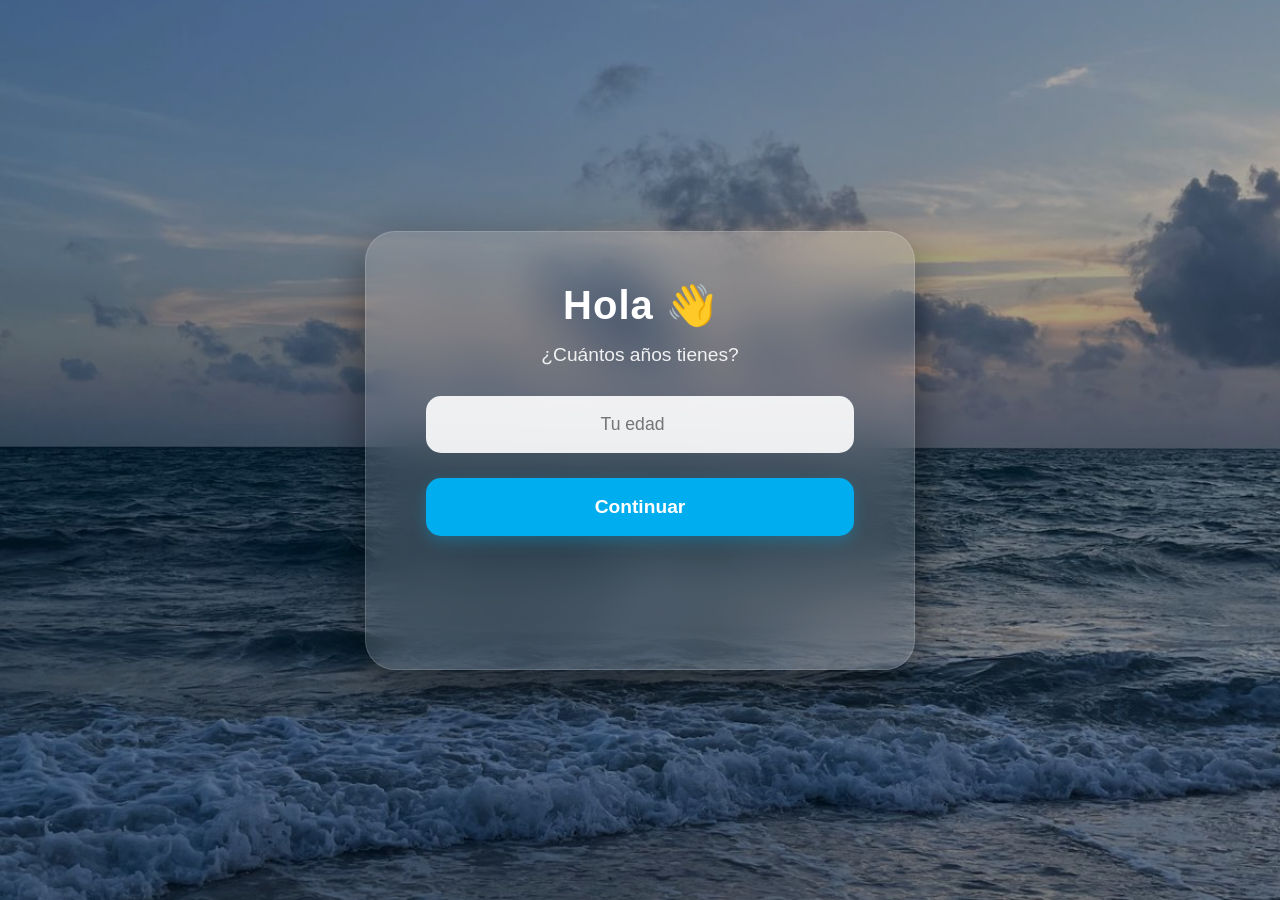
==== index.html @ 09a0d864 "I." ====
<!DOCTYPE html>
<html lang="es">
<head>
  <meta charset="UTF-8">
  <meta name="viewport" content="width=device-width, initial-scale=1.0">
  <title>Bienestar Roche</title>

  <link rel="icon" href="assets/images/logo.png">

  <link href="assets/images/celeste.png" rel="stylesheet">

  <link rel="stylesheet" href="css/styles.css">
</head>
<body>

<div id="ageScreen" class="screen active">
  <div class="box">
    <h2>Hola 👋</h2>
    <p>¿Cuántos años tienes?</p>

    <input type="number" id="ageInput" placeholder="Tu edad">
    <button onclick="verificarEdad()">Continuar</button>

    <p id="ageMsg"></p>
  </div>
</div>

<div id="mainContent" class="screen">
  <div class="content-footer">
    <h1>Bienvenido a la plataforma 💙</h1>
  </div>
</div>

<script src="js/script.js"></script>

</body>
</html>
---- css/styles.css ----
/* RESET */
*{
  margin:0;
  padding:0;
  box-sizing:border-box;
  font-family: 'Poppins', sans-serif;
}

/* FONDO RELAJANTE */
body{
  min-height: 100vh;
  background:
    linear-gradient(rgba(0,0,0,0.35), rgba(0,0,0,0.35)),
    url("../assets/images/celeste.png");
  background-size: cover;
  background-position: center;
  background-attachment: fixed;
}

/* PANTALLAS */
.screen{
  display:none;
  min-height: 100vh;
  width: 100%;
  padding: 20px;
}

.screen.active{
  display:flex;
  align-items:center;
  justify-content:center;
}

/* ================= EDAD (MÁS GRANDE Y RECTANGULAR) ================= */
.box{
  background: rgba(255,255,255,0.12);
  backdrop-filter: blur(25px);
  -webkit-backdrop-filter: blur(25px);
  padding: 50px 60px; /* Más espacio a los lados para que sea rectangular */
  border-radius: 30px;
  text-align: center;
  color: white;
  box-shadow: 0 20px 50px rgba(0,0,0,0.5);
  border: 1px solid rgba(255,255,255,0.15);
  
  /* AJUSTE DE TAMAÑO */
  width: 95%; 
  max-width: 550px; /* Lo hice más ancho para que no se vea como un cuadrado pequeño */
  transition: all 0.4s ease;
}

.box h2 {
  font-size: 2.5rem; /* Título más grande */
  margin-bottom: 15px;
  font-weight: 600;
  letter-spacing: 1px;
}

.box p {
  font-size: 1.2rem;
  margin-bottom: 30px;
  opacity: 0.9;
}

.box input{
  width: 100%;
  padding: 18px;
  margin-bottom: 25px;
  border-radius: 15px;
  border: none;
  font-size: 1.1rem;
  outline: none;
  text-align: center;
  background: rgba(255, 255, 255, 0.9);
  color: #333;
}

.box button{
  width: 100%;
  padding: 18px;
  border: none;
  border-radius: 15px;
  background: #00AEEF;
  color: white;
  font-weight: 600;
  font-size: 1.2rem;
  cursor: pointer;
  transition: all 0.3s ease;
  box-shadow: 0 5px 15px rgba(0, 174, 239, 0.3);
}

.box button:hover{
  background: #0066CC;
  transform: scale(1.02); /* Efecto de crecimiento suave */
  box-shadow: 0 8px 20px rgba(0, 102, 204, 0.4);
}

#ageMsg {
  margin-top: 25px;
  font-size: 1.1rem;
  min-height: 28px;
}

/* ================= CONTENIDO FINAL ================= */
#mainContent{
  position: relative;
}

.content-footer{
  position: absolute;
  bottom: 0;
  left: 0;
  width: 100%;
  text-align: center;
  padding: 50px 20px;
  background: linear-gradient(to top, rgba(0,0,0,0.85), transparent);
}

.content-footer h1{
  color: white;
  font-size: clamp(1.8rem, 6vw, 3.5rem);
  text-shadow: 0 4px 20px rgba(0,0,0,0.7);
}

/* ADAPTACIÓN PARA CELULARES */
@media (max-width: 600px) {
  .box {
    padding: 35px 25px;
    max-width: 90%;
  }
  
  .box h2 {
    font-size: 1.8rem;
  }
  
  .box p {
    font-size: 1rem;
  }
}
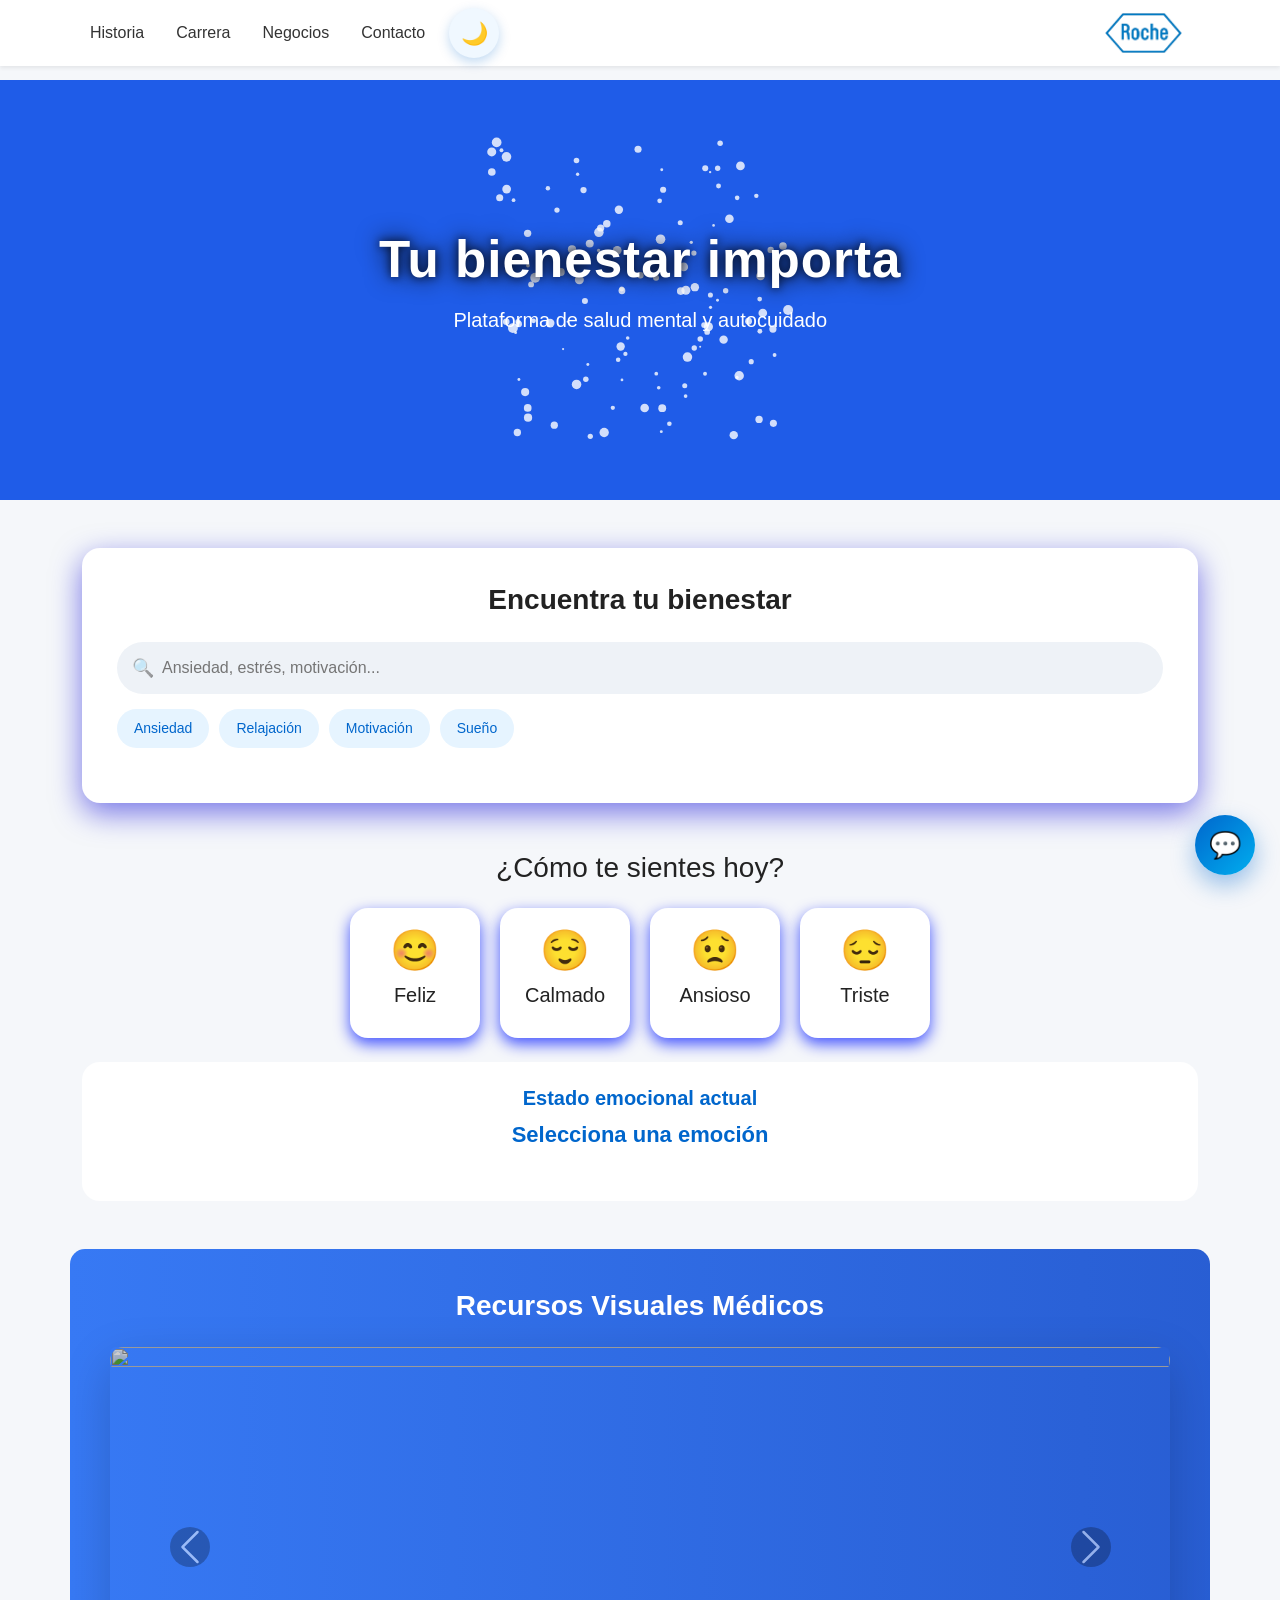
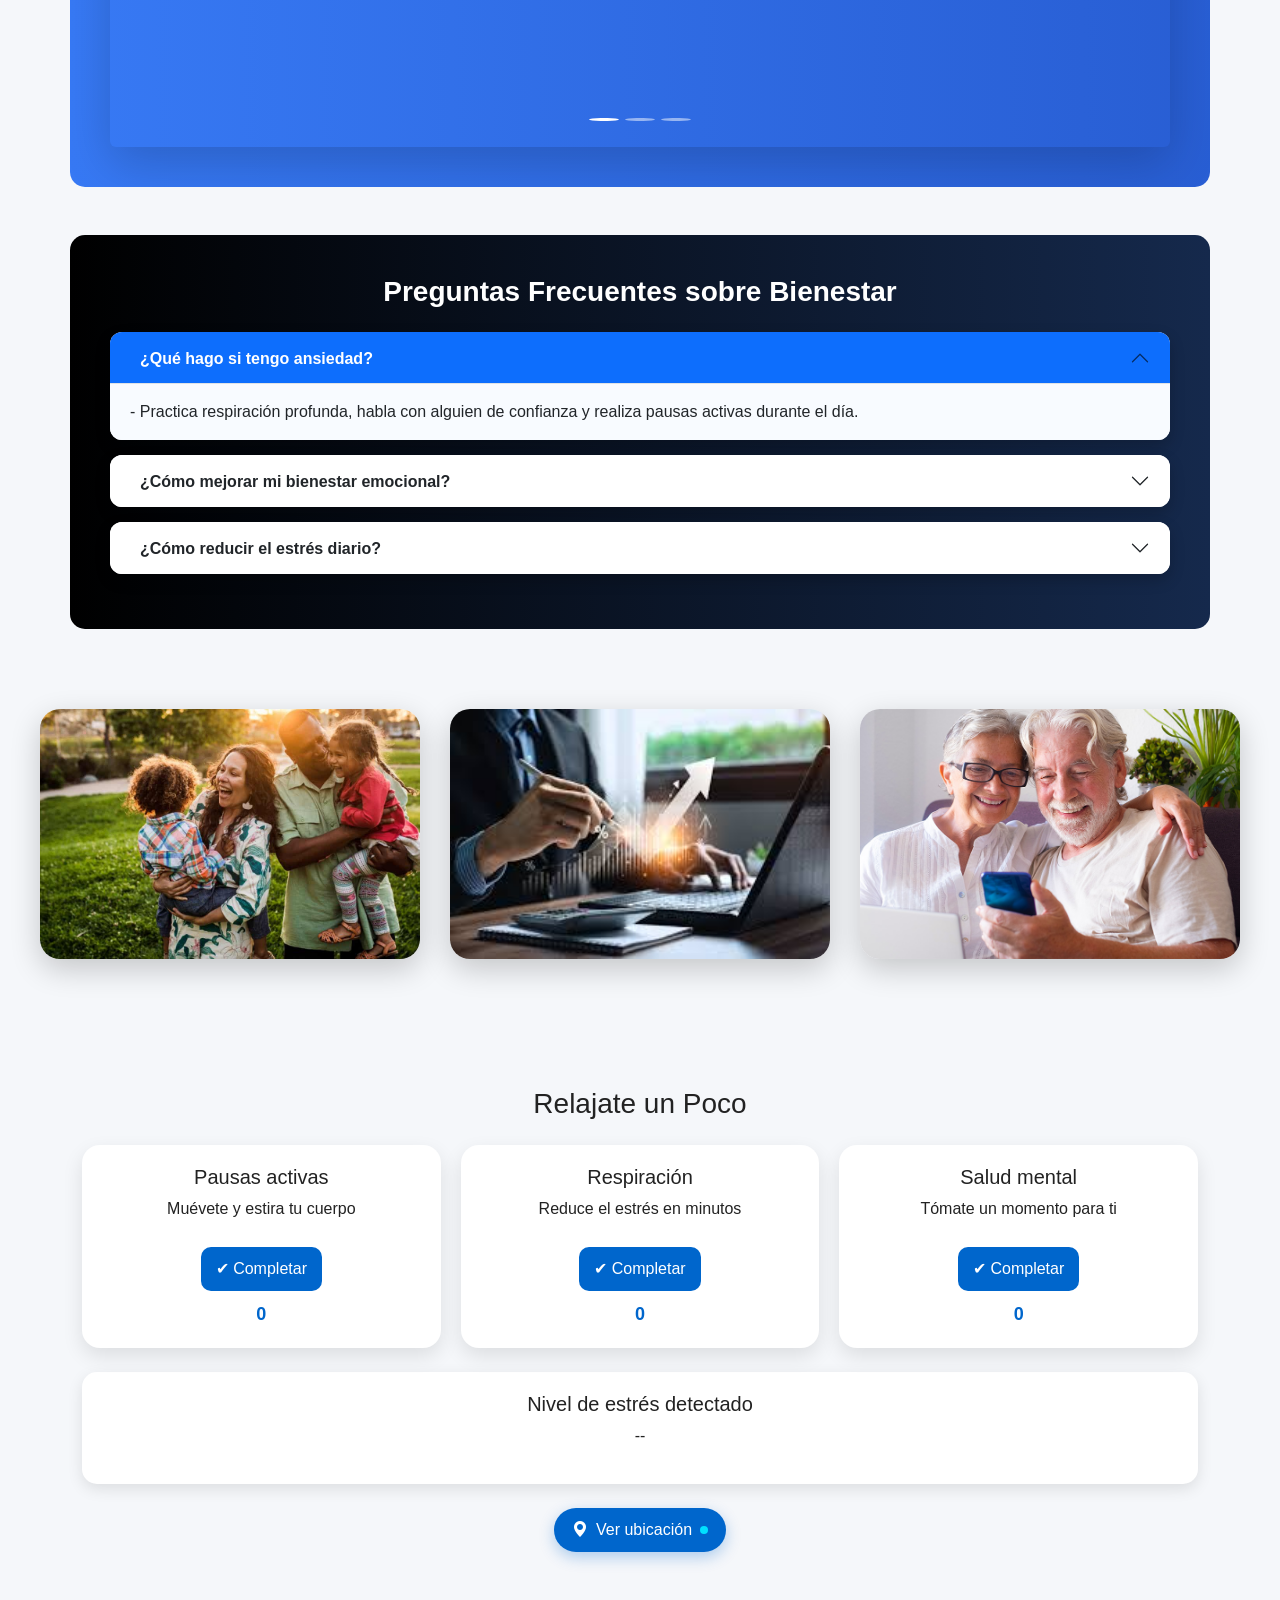
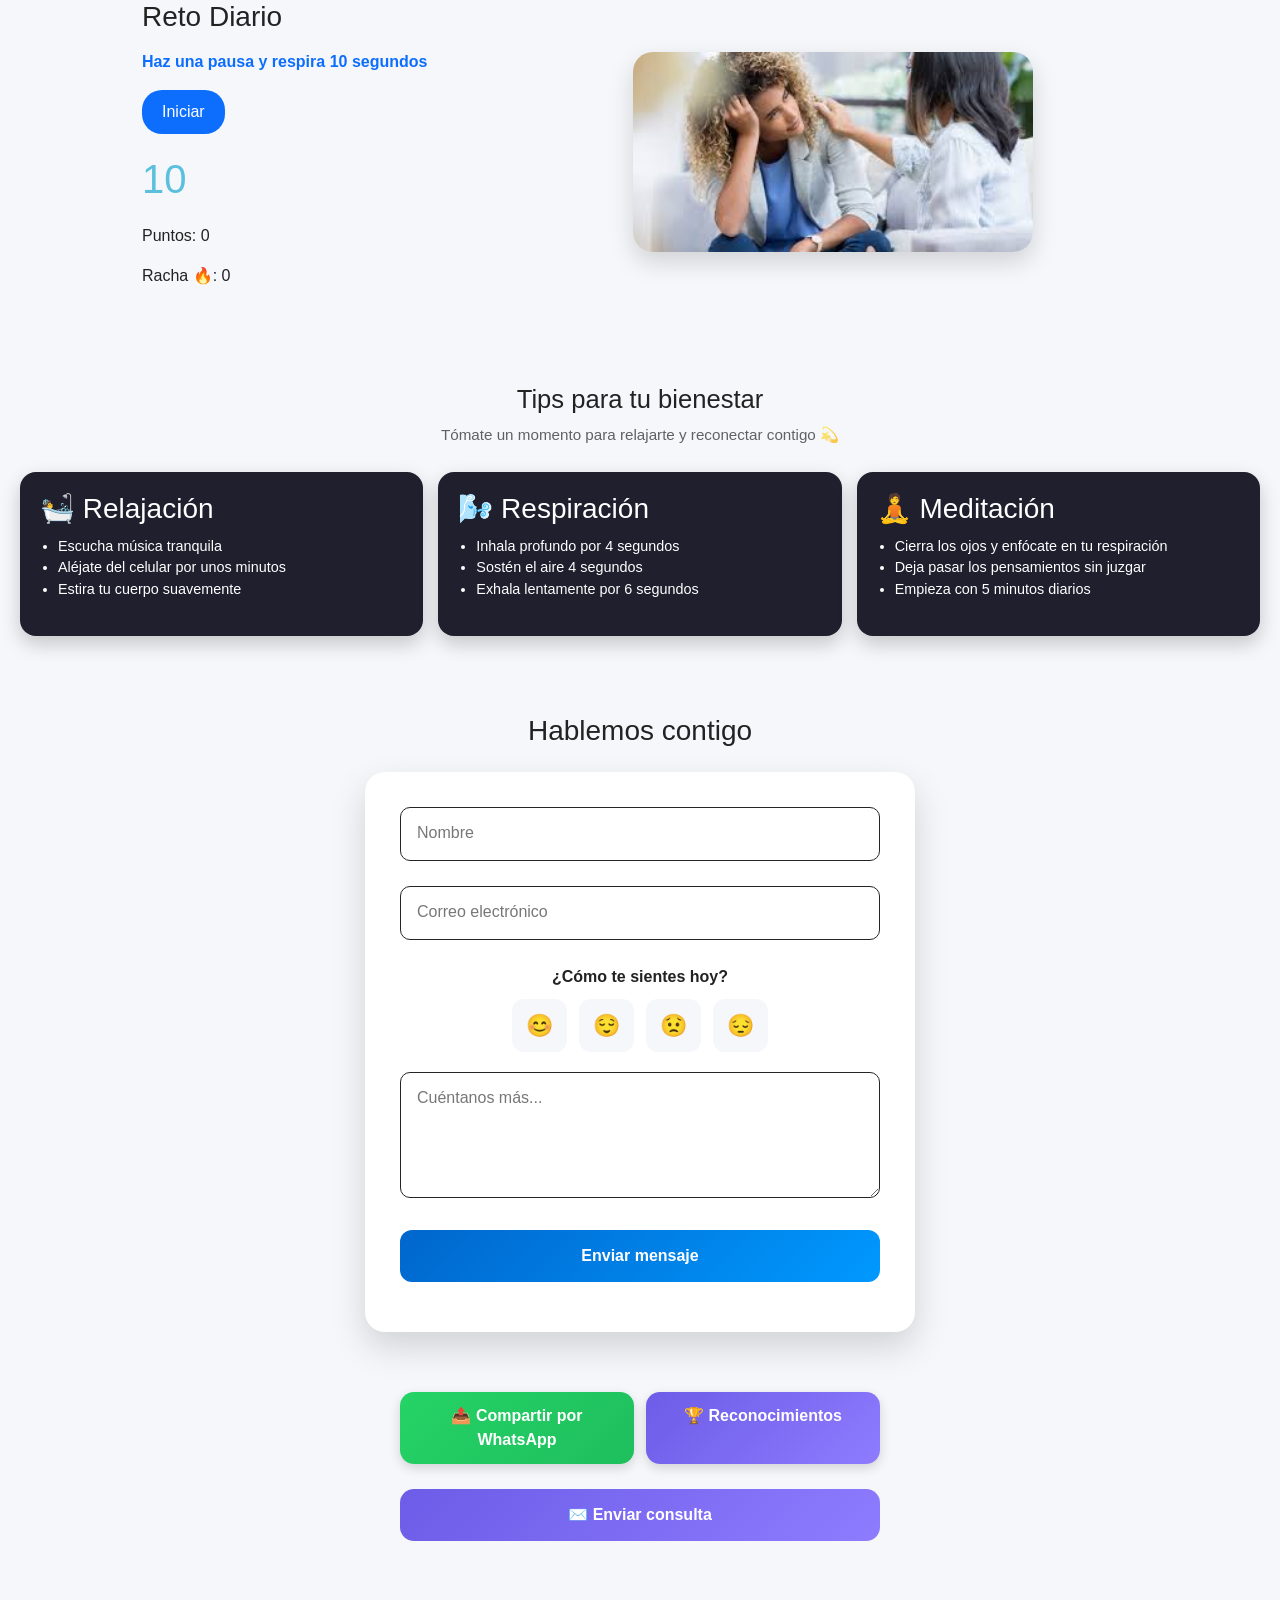
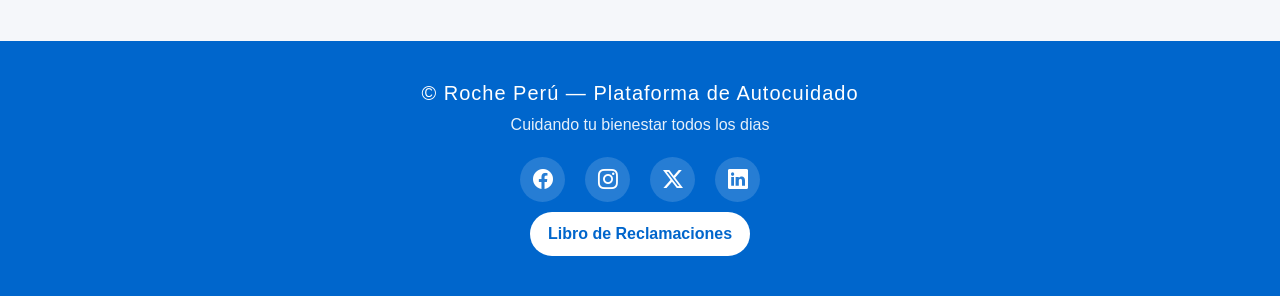
==== commit b18aab25: "I." ====
--- a/index.html
+++ b/index.html
@@ -1,39 +1,716 @@
 <!DOCTYPE html>
 <html lang="es">
 <head>
-  <meta charset="UTF-8">
-  <meta name="viewport" content="width=device-width, initial-scale=1.0">
-  <title>Bienestar Roche</title>
-
-  <link rel="icon" href="assets/images/logo.png">
-
-  <link href="assets/images/celeste.png" rel="stylesheet">
-
-  <link rel="stylesheet" href="css/styles.css">
+<meta charset="UTF-8">
+<meta name="viewport" content="width=device-width, initial-scale=1">
+<title>Sostenibilidad Humana y Autocuidado | Roche</title>
+<link rel="icon" href="assets/images/logo.png" type="image/png">
+<link href="https://unpkg.com/aos@2.3.4/dist/aos.css" rel="stylesheet">
+<script src="https://cdn.jsdelivr.net/npm/bootstrap@5.3.2/dist/js/bootstrap.bundle.min.js"></script>
+<link href="https://cdn.jsdelivr.net/npm/bootstrap-icons@1.11.3/font/bootstrap-icons.css" rel="stylesheet">
+<link href="https://cdn.jsdelivr.net/npm/bootstrap@5.3.2/dist/css/bootstrap.min.css" rel="stylesheet">
+<link href="css/styles.css" rel="stylesheet">
 </head>
+
 <body>
-
-<div id="ageScreen" class="screen active">
-  <div class="box">
-    <h2>Hola 👋</h2>
-    <p>¿Cuántos años tienes?</p>
-
-    <input type="number" id="ageInput" placeholder="Tu edad">
-    <button onclick="verificarEdad()">Continuar</button>
-
-    <p id="ageMsg"></p>
-  </div>
-</div>
-
-<div id="mainContent" class="screen">
-  <div class="content-footer">
-    <h1>Bienvenido a la plataforma 💙</h1>
-  </div>
-</div>
-
+<nav class="navbar navbar-expand-lg bg-white shadow-sm fixed-top">
+
+  <div class="container d-flex justify-content-between align-items-center">
+
+    <!-- IZQUIERDA: MENÚ + BOTONES -->
+    <div class="d-flex align-items-center gap-3">
+
+      <!-- BOTÓN HAMBURGUESA -->
+      <button class="navbar-toggler custom-toggler" type="button" id="menuBtn">
+        <span class="line"></span>
+        <span class="line"></span>
+        <span class="line"></span>
+      </button>
+
+      <!-- MENÚ -->
+      <div class="collapse navbar-collapse desktop-menu">
+        <ul class="navbar-nav gap-lg-3">
+
+          <li class="nav-item">
+            <a class="nav-link" href="https://www.roche-ccav.com/acerca-de/nuestra-historia">Historia</a>
+          </li>
+
+          <li class="nav-item">
+            <a class="nav-link" href="https://careers.roche.com/es/es">Carrera</a>
+          </li>
+
+          <li class="nav-item">
+            <a class="nav-link" href="https://www.roche.com.pe/acerca-de-roche/negocios">Negocios</a>
+          </li>
+
+          <li class="nav-item">
+            <a class="nav-link" href="https://www.roche.com.pe/contacto">Contacto</a>
+          </li>
+
+        </ul>
+      </div>
+
+      <!-- BOTONES (AHORA SÍ JUNTOS) -->
+      <div class="d-flex align-items-center gap-2">
+
+        <!-- DARK MODE -->
+        <button id="darkModeToggle" class="theme-toggle">
+          <span class="icon">🌙</span>
+        </button>
+
+      </div>
+
+    </div>
+
+    <!-- DERECHA: LOGO -->
+    <a class="navbar-brand ms-auto" href="#">
+      <img src="assets/images/logo.png" alt="Roche Logo" class="logo-roche">
+    </a>
+
+  </div>
+
+</nav>
+
+<!-- MENÚ LATERAL -->
+    <div id="sideMenu" class="side-menu">
+      <ul>
+          <li><a href="https://www.roche-ccav.com/acerca-de/nuestra-historia">Historia</a></li>
+          <li><a href="https://careers.roche.com/es/es">Carrera</a></li>
+          <li><a href="https://www.roche.com.pe/acerca-de-roche/negocios">Negocios</a></li>
+          <li><a href="https://www.roche.com.pe/contacto">Contacto</a></li>
+      </ul>
+    </div>
+  </div>
+
+<!-- HERO -->
+<header class="hero text-center">
+
+  <!-- Ondas dinámicas -->
+  <div class="waves">
+    <span></span>
+    <span></span>
+    <span></span>
+  </div>
+
+  <!-- Partículas medicina -->
+  <canvas id="medicineParticles"></canvas>
+
+  <div class="hero-content">
+    <h1 class="hero-title">Tu bienestar importa</h1>
+    <p class="hero-subtitle">
+      Plataforma de salud mental y autocuidado
+    </p>
+  </div>
+
+</header>
+
+<!-- ================= BUSCADOR ================= -->
+<section class="container mt-5">
+
+<div class="search-card">
+
+<h3 class="search-title">Encuentra tu bienestar</h3>
+
+<div class="search-box">
+    <span class="search-icon">🔍</span>
+
+    <input type="text"
+    id="searchInput"
+    placeholder="Ansiedad, estrés, motivación..."
+    autocomplete="off">
+</div>
+
+<!-- Categorías rápidas -->
+<div class="search-tags">
+    <span class="tag">Ansiedad</span>
+    <span class="tag">Relajación</span>
+    <span class="tag">Motivación</span>
+    <span class="tag">Sueño</span>
+</div>
+
+<ul id="results" class="results-list"></ul>
+
+</div>
+
+</section>
+
+
+<!-- COMO TE SIENTES -->
+<section class="container mt-5 emotion-section">
+
+<h3 class="text-center mb-4"> ¿Cómo te sientes hoy?</h3>
+
+<div class="emotion-grid">
+
+<div class="emotion-card" data-emotion="Feliz">
+<span>😊</span>
+<p>Feliz</p>
+</div>
+
+<div class="emotion-card" data-emotion="Calmado">
+<span>😌</span>
+<p>Calmado</p>
+</div>
+
+<div class="emotion-card" data-emotion="Ansioso">
+<span>😟</span>
+<p>Ansioso</p>
+</div>
+
+<div class="emotion-card" data-emotion="Triste">
+<span>😔</span>
+<p>Triste</p>
+</div>
+
+</div>
+
+<!-- RESULTADO -->
+<div class="emotion-result card mt-4 p-4 text-center">
+
+<h5>Estado emocional actual</h5>
+
+<p id="emotionResult" class="emotion-text">
+Selecciona una emoción
+</p>
+
+<div id="emotionAdvice" class="emotion-advice"></div>
+
+</div>
+
+</section>
+
+<!-- ================= CARRUSEL ================= -->
+<!-- ===== SECCION RECURSOS VISUALES ===== -->
+<section class="container mt-5 recursos-section">
+
+<h3 class="titulo-animado text-center mb-4">
+Recursos Visuales Médicos
+</h3>
+
+<div id="carouselExample" class="carousel slide carousel-fade" data-bs-ride="carousel">
+
+<!-- Indicadores -->
+<div class="carousel-indicators">
+<button type="button" data-bs-target="#carouselExample" data-bs-slide-to="0" class="active"></button>
+<button type="button" data-bs-target="#carouselExample" data-bs-slide-to="1"></button>
+<button type="button" data-bs-target="#carouselExample" data-bs-slide-to="2"></button>
+</div>
+
+<div class="carousel-inner rounded shadow-lg">
+
+<!-- ITEM 1 -->
+<div class="carousel-item active">
+<div class="img-container">
+<img src="https://assets.roche.com/f/173960/x/8f35d4dc88/roche_10160.tif/m/1223x688/filters:format(webp):quality(90)/"
+class="d-block w-100">
+<div class="overlay-text">
+<h4>Investigación Médica</h4>
+<p>Innovación y avances científicos</p>
+</div>
+</div>
+</div>
+
+<!-- ITEM 2 -->
+<div class="carousel-item">
+<div class="img-container">
+<img src="https://assets.roche.com/f/173960/1920x1080/098ea83871/about-roche.png/m/600x338/filters:format(webp):quality(90)/"
+class="d-block w-100">
+<div class="overlay-text">
+<h4>Tecnología en Salud</h4>
+<p>Equipos modernos para salvar vidas</p>
+</div>
+</div>
+</div>
+
+<!-- ITEM 3 -->
+<div class="carousel-item">
+<div class="img-container">
+<img src="https://assets.roche.com/f/176330/1920x1080/ab154d5dc4/personalised-healthcare.png/m/392x221/filters:format(webp):quality(90)/"
+class="d-block w-100">
+<div class="overlay-text">
+<h4>Atención Profesional</h4>
+<p>Compromiso con el bienestar</p>
+</div>
+</div>
+</div>
+
+</div>
+
+<!-- Botones -->
+<button class="carousel-control-prev" type="button"
+data-bs-target="#carouselExample" data-bs-slide="prev">
+<span class="carousel-control-prev-icon"></span>
+</button>
+
+<button class="carousel-control-next" type="button"
+data-bs-target="#carouselExample" data-bs-slide="next">
+<span class="carousel-control-next-icon"></span>
+</button>
+
+</div>
+</section>
+
+<!-- ================= FAQ INTERACTIVO ================= -->
+<section class="container mt-5 faq-section">
+
+<h3 class="faq-title text-center mb-4">
+Preguntas Frecuentes sobre Bienestar
+</h3>
+
+<div class="accordion faq-accordion" id="faq">
+
+<!-- PREGUNTA 1 -->
+<div class="accordion-item">
+<h2 class="accordion-header">
+<button class="accordion-button" data-bs-toggle="collapse" data-bs-target="#q1">
+<span class="icono"></span>
+¿Qué hago si tengo ansiedad?
+</button>
+</h2>
+
+<div id="q1" class="accordion-collapse collapse show" data-bs-parent="#faq">
+<div class="accordion-body">
+- Practica respiración profunda, habla con alguien de confianza y realiza pausas activas durante el día.
+</div>
+</div>
+</div>
+
+<!-- PREGUNTA 2 -->
+<div class="accordion-item">
+<h2 class="accordion-header">
+<button class="accordion-button collapsed" data-bs-toggle="collapse" data-bs-target="#q2">
+<span class="icono"></span>
+¿Cómo mejorar mi bienestar emocional?
+</button>
+</h2>
+
+<div id="q2" class="accordion-collapse collapse" data-bs-parent="#faq">
+<div class="accordion-body">
+- Dormir bien, ejercitarte regularmente y expresar tus emociones ayuda a mantener equilibrio mental.
+</div>
+</div>
+</div>
+
+<!-- PREGUNTA 3 EXTRA -->
+<div class="accordion-item">
+<h2 class="accordion-header">
+<button class="accordion-button collapsed" data-bs-toggle="collapse" data-bs-target="#q3">
+<span class="icono"></span>
+¿Cómo reducir el estrés diario?
+</button>
+</h2>
+
+<div id="q3" class="accordion-collapse collapse" data-bs-parent="#faq">
+<div class="accordion-body">
+- Organiza tu tiempo, respira lentamente y dedica momentos a actividades que disfrutes.
+</div>
+</div>
+</div>
+
+</div>
+</section>
+<section class="ws-section">
+
+  <div class="ws-grid">
+
+    <!-- CARD 1 -->
+    <div class="ws-card">
+      <img src="assets/images/parenting.jpg" class="ws-img" alt="Parenting">
+      <div class="ws-overlay">
+        <h5>Parenting</h5>
+        <p>Los servicios de Parenting de Morneau Shepell (ahora parte de LifeWorks/TELUS Health) ofrecen apoyo confidencial...</p>
+      </div>
+    </div>
+
+    <!-- CARD 2 -->
+    <div class="ws-card">
+      <img src="assets/images/finanzas.jpg" class="ws-img" alt="Finanzas">
+      <div class="ws-overlay">
+        <h5>Finanzas</h5>
+        <p>Morneau Shepell, ahora parte de TELUS Health, ofrece servicios financieros integrados dentro de sus programas...</p>
+      </div>
+    </div>
+
+    <!-- CARD 3 -->
+    <div class="ws-card">
+      <img src="assets/images/abuelos.jpg" class="ws-img" alt="Adultos mayores">
+      <div class="ws-overlay">
+        <h5>Adultos mayores</h5>
+        <p>Morneau Shepell ofrece servicios de apoyo con recursos para el cuidado de adultos mayores...</p>
+      </div>
+    </div>
+
+  </div>
+
+</section>
+
+
+
+<!-- Dashboard-->
+       <section class="container mt-5 habits-section">
+
+  <h3 class="text-center mb-4"> Relajate un Poco</h3>
+
+  <div class="habits-grid">
+
+    <!-- Pausas activas -->
+    <div class="habit-card">
+      <h5> Pausas activas</h5>
+      <p>Muévete y estira tu cuerpo</p>
+      <button onclick="registrarHabito('pausa')">✔ Completar</button>
+      <span id="pausaCount">0</span>
+    </div>
+
+    <!-- Respiración -->
+    <div class="habit-card">
+      <h5> Respiración</h5>
+      <p>Reduce el estrés en minutos</p>
+      <button onclick="registrarHabito('respiracion')">✔ Completar</button>
+      <span id="respiracionCount">0</span>
+    </div>
+
+    <!-- Salud mental -->
+    <div class="habit-card">
+      <h5> Salud mental</h5>
+      <p>Tómate un momento para ti</p>
+      <button onclick="registrarHabito('mental')">✔ Completar</button>
+      <span id="mentalCount">0</span>
+    </div>
+
+  </div>
+
+  <!-- NIVEL DE ESTRÉS -->
+  <div class="stress-box mt-4 text-center">
+    <h5>Nivel de estrés detectado</h5>
+    <p id="stressNivel">--</p>
+    <div id="recomendacion"></div>
+  </div>
+
+</section>
+
+<div class="text-center my-4">
+
+<a href="https://www.google.com/maps/place/Productos+Roche/@-12.0957274,-77.0244044,708m/data=!3m2!1e3!4b1!4m6!3m5!1s0x9105c7d450204901:0x515c3cc4f2e952bf!8m2!3d-12.0957327!4d-77.0218295!16s%2Fg%2F1txy3dff"
+   target="_blank"
+   class="location-btn">
+
+<i class="bi bi-geo-alt-fill"></i> Ver ubicación
+
+</a>
+
+</div>
+
+<section class="container mt-5 game-layout">
+
+  <!-- IZQUIERDA -->
+  <div class="game-left">
+
+    <h3 class="mb-3">Reto Diario</h3>
+
+    <div class="game-card">
+
+      <p id="retoTexto">Haz una pausa y respira 10 segundos</p>
+
+      <button onclick="iniciarReto()">Iniciar</button>
+
+      <div id="timer">10</div>
+
+      <p>Puntos: <span id="puntos">0</span></p>
+      <p>Racha 🔥: <span id="racha">0</span></p>
+
+      <div id="mensajeGame"></div>
+
+    </div>
+
+  </div>
+
+  <!-- DERECHA -->
+  <div class="game-right">
+    <img src="assets/images/salud.jpg" id="gameImage" class="game-img">
+  </div>
+
+</section>
+
+<section class="lyra-wellness">
+
+  <h2> Tips para tu bienestar</h2>
+  <p class="wellness-subtitle">
+    Tómate un momento para relajarte y reconectar contigo 💫
+  </p>
+
+  <div class="wellness-cards">
+
+    <!-- RELAJACIÓN -->
+    <div class="wellness-card">
+      <h3>🛀 Relajación</h3>
+      <ul>
+        <li>Escucha música tranquila</li>
+        <li>Aléjate del celular por unos minutos</li>
+        <li>Estira tu cuerpo suavemente</li>
+      </ul>
+    </div>
+
+    <!-- RESPIRACIÓN -->
+    <div class="wellness-card">
+      <h3>🌬️ Respiración</h3>
+      <ul>
+        <li>Inhala profundo por 4 segundos</li>
+        <li>Sostén el aire 4 segundos</li>
+        <li>Exhala lentamente por 6 segundos</li>
+      </ul>
+    </div>
+
+    <!-- MEDITACIÓN -->
+    <div class="wellness-card">
+      <h3>🧘 Meditación</h3>
+      <ul>
+        <li>Cierra los ojos y enfócate en tu respiración</li>
+        <li>Deja pasar los pensamientos sin juzgar</li>
+        <li>Empieza con 5 minutos diarios</li>
+      </ul>
+    </div>
+
+  </div>
+
+</section>
+
+
+
+
+<!-- ================= FORMULARIO ================= -->
+<section class="container mt-5 contact-section">
+
+<h3 class="text-center mb-4"> Hablemos contigo</h3>
+
+<form id="contactForm" class="contact-card">
+
+<!-- Nombre -->
+<div class="input-group-custom">
+<input type="text" required>
+<label>Nombre</label>
+</div>
+
+<!-- Email -->
+<div class="input-group-custom">
+<input type="email" required>
+<label>Correo electrónico</label>
+</div>
+
+<!-- Estado emocional -->
+<label class="emotion-label">¿Cómo te sientes hoy?</label>
+
+<div class="mini-emotions">
+<button type="button" class="mini-emotion">😊</button>
+<button type="button" class="mini-emotion">😌</button>
+<button type="button" class="mini-emotion">😟</button>
+<button type="button" class="mini-emotion">😔</button>
+</div>
+
+<!-- Mensaje -->
+<div class="input-group-custom">
+<textarea rows="4" required></textarea>
+<label>Cuéntanos más...</label>
+</div>
+
+<button class="send-btn">
+<span>Enviar mensaje</span>
+</button>
+
+<div id="msg" class="success-message"></div>
+
+</form>
+
+</section>
+
+<!-- ================= CHATBOT IA ================= -->
+
+<div id="chatbot">
+
+<!-- BOTÓN FLOTANTE -->
+<div id="chatToggle">💬</div>
+
+<!-- CHATBOX -->
+<div id="chatbox" class="hidden">
+
+<div class="chat-header">
+<div class="bot-info">
+<div class="bot-avatar">🤖</div>
+<div>
+<h6>Roche Care IA</h6>
+<small>Asistente emocional</small>
+</div>
+</div>
+<span id="closeChat">✕</span>
+</div>
+
+<div id="messages">
+<div class="message bot">
+Hola 👋 ¿Cómo te sientes hoy?
+</div>
+</div>
+
+<div class="typing" id="typing">IA escribiendo...</div>
+
+<div class="chat-input">
+<input id="userInput" placeholder="Escribe cómo te sientes..." />
+<button id="sendBtn">➤</button>
+</div>
+
+</div>
+
+</div>
+
+<div class="lyra-container">
+
+  <!-- BOTONES ARRIBA -->
+  <div class="lyra-top-buttons">
+
+    <a href="https://wa.me/?text=Te%20comparto%20esta%20página:%20https://tupagina.com" 
+       target="_blank" 
+       class="lyra-btn chat-btn">
+      📤 Compartir por WhatsApp
+    </a>
+
+    <a href="reconocimientos.html" class="lyra-btn reco-btn">
+      🏆 Reconocimientos
+    </a>
+
+  </div>
+<!-- BOTÓN -->
+<button class="open-form-btn" onclick="toggleForm()">
+  ✉️ Enviar consulta
+</button>
+
+<!-- FORMULARIO (OCULTO) -->
+<div class="lyra-form hidden" id="formularioBox">
+
+  <h5>Envíanos tu consulta</h5>
+
+  <form onsubmit="enviarConsulta(event)">
+    <input type="text" id="nombre" placeholder="Tu nombre" required>
+    <input type="email" id="correo" placeholder="Tu correo" required>
+    <textarea id="pregunta" placeholder="Escribe tu pregunta..." required></textarea>
+
+    <button type="submit">Enviar consulta</button>
+  </form>
+
+  <p class="respuesta-msg">
+    Te responderemos en un plazo de 12 a 24 horas ⏱️
+  </p>
+
+  <p id="confirmacion"></p>
+
+</div>
+</div>
+<!-- FOOTER -->
+<footer class="footer text-center">
+
+<div class="container">
+
+<h5 class="footer-title">
+© Roche Perú — Plataforma de Autocuidado
+</h5>
+
+<p class="footer-sub">
+Cuidando tu bienestar todos los dias
+</p>
+
+<!-- Redes sociales -->
+<div class="social-icons">
+
+<a href="https://web.facebook.com/RochePharmaPeru/?locale=es_LA&_rdc=1&_rdr#" class="social-link">
+<i class="bi bi-facebook"></i>
+</a>
+
+<a href="https://www.instagram.com/roche_latam/" class="social-link">
+<i class="bi bi-instagram"></i>
+</a>
+
+<a href="https://x.com/Roche" class="social-link">
+<i class="bi bi-twitter-x"></i>
+</a>
+
+<a href="https://www.linkedin.com/showcase/rocheperu/?originalSubdomain=pe" class="social-link">
+<i class="bi bi-linkedin"></i>
+</a>
+
+</div>
+
+<!-- LIBRO DE RECLAMACIONES -->
+<a href="#" class="reclamaciones-link" data-bs-toggle="modal" data-bs-target="#reclamacionesModal">
+ Libro de Reclamaciones
+</a>
+
+<div class="modal fade" id="reclamacionesModal">
+<div class="modal-dialog modal-dialog-centered">
+<div class="modal-content reclamaciones-modal">
+
+<div class="modal-header border-0">
+<h5 class="modal-title"> Libro de Reclamaciones</h5>
+<button class="btn-close" data-bs-dismiss="modal"></button>
+</div>
+
+<div class="modal-body">
+
+<p class="text-primary mb-3">
+Tu opinión es importante. Déjanos tu reclamo o sugerencia 💙
+</p>
+
+<!-- Nombre -->
+<div class="form-floating mb-3">
+<input type="text" class="form-control" id="nombre" placeholder="Nombre">
+<label> Nombre completo</label>
+</div>
+
+<!-- Email -->
+<div class="form-floating mb-3">
+<input type="email" class="form-control" id="correo" placeholder="Correo">
+<label> Correo electrónico</label>
+</div>
+
+<!-- Tipo -->
+<select class="form-select mb-3">
+<option selected disabled>Tipo de solicitud</option>
+<option>Reclamo</option>
+<option>Queja</option>
+<option>Sugerencia</option>
+</select>
+
+<!-- Mensaje -->
+<div class="form-floating mb-3">
+<textarea class="form-control" style="height:120px" placeholder="Mensaje"></textarea>
+<label> Describe tu caso</label>
+</div>
+
+</div>
+
+<div class="modal-footer border-0 d-flex justify-content-between">
+
+<small class="text-muted">Respuesta en 24-48h</small>
+
+<button class="btn-send">
+ Enviar
+</button>
+
+</div>
+
+</div>
+</div>
+</div>
+
+</div>
+
+</footer>
+
+
+<script src="https://unpkg.com/aos@2.3.4/dist/aos.js"></script>
+<script src="https://cdn.jsdelivr.net/npm/bootstrap@5.3.2/dist/js/bootstrap.bundle.min.js"></script>
 <script src="js/script.js"></script>
-
+<script src="js/chatbot.js"></script>
+<script src="js/app.js"></script>
+<script src="https://cdn.jsdelivr.net/npm/chart.js"></script>
+<script type="module" src="js/emociones.js"></script>
+<script type="module" src="js/firebase.js"></script>
+<script src="components/Search.js"></script>
 </body>
-</html>
-
-
+</html>
--- a/css/styles.css
+++ b/css/styles.css
@@ -1,139 +1,2156 @@
-/* RESET */
-*{
-  margin:0;
-  padding:0;
-  box-sizing:border-box;
-  font-family: 'Poppins', sans-serif;
-}
-
-/* FONDO RELAJANTE */
+/* ===============================
+   VARIABLES ROCHE + THEMES
+================================ */
+
+:root{
+ --primary:#0066CC;
+ --bg:#F5F7FA;
+ --text:#222222;
+ --card:#ffffff;
+}
+
+.dark-mode{
+ --bg:#000000;
+ --text:#ffffff;   /* 👈 texto blanco */
+ --card:#1e293b;
+}
+
+ .dark-mode .nav-link, 
+.dark-mode #sideMenu a,
+.dark-mode .navbar-brand,
+.dark-mode .navbar-toggler {
+    color: #ffffff !important;
+}
+
+
+#closeChat, 
+#chatToggle, 
+#sendBtn, 
+#menuBtn,
+.theme-toggle,
+.mini-emotion,
+.btn,
+button {
+    cursor: pointer !important;
+}
+
+.chat-header {
+    cursor: default !important;
+}
+
+.dark-mode .navbar {
+    background-color: var(--card) !important;
+}
+
+/* ================= DARK MODE TOGGLE ================= */
+
+.theme-toggle{
+    width:50px;
+    height:50px;
+    border-radius:50%;
+    border:none;
+    background:#E6F4FF;
+    display:flex;
+    align-items:center;
+    justify-content:center;
+    font-size:22px;
+    cursor:pointer;
+    transition:all .35s ease;
+    box-shadow:0 4px 12px rgba(0,102,204,.25);
+}
+
+/* hover */
+.theme-toggle:hover{
+    transform:translateY(-3px) scale(1.05);
+    box-shadow:0 8px 20px rgba(0,102,204,.35);
+}
+
+/* click animation */
+.theme-toggle:active{
+    transform:scale(.9);
+}
+
+/* icon animation */
+.theme-toggle .icon{
+    transition:transform .5s ease, opacity .3s;
+}
+
+/* rotación al cambiar */
+.theme-toggle.animate .icon{
+    transform:rotate(360deg);
+}
+
+/* modo oscuro */
+.dark-mode .theme-toggle{
+    background:#1e293b;
+    color:#FFD166;
+    box-shadow:0 0 15px rgba(255,209,102,.4);
+}
+
+.logo-roche{
+    height:40px;
+    width:auto;
+    transition:0.3s ease;
+}
+
+/* efecto hover elegante */
+.logo-roche:hover{
+    transform:scale(1.05);
+}
+
+/* ===============================
+   BASE
+================================ */
+
 body{
-  min-height: 100vh;
-  background:
-    linear-gradient(rgba(0,0,0,0.35), rgba(0,0,0,0.35)),
-    url("../assets/images/celeste.png");
-  background-size: cover;
-  background-position: center;
-  background-attachment: fixed;
-}
-
-/* PANTALLAS */
-.screen{
-  display:none;
-  min-height: 100vh;
+ font-family: Arial, sans-serif;
+ background:var(--bg);
+ color:var(--text);
+ transition:background .4s ease, color .4s ease;
+ margin:0;
+}
+
+
+/* ================= HERO BASE ================= */
+
+.hero{
+ position:relative;
+ height:420px;
+ display:flex;
+ align-items:center;
+ justify-content:center;
+ overflow:hidden;
+ color:white;
+}
+
+/* ================= ONDAS DINÁMICAS ================= */
+
+.waves{
+ position:absolute;
+ width:100%;
+ height:100%;
+ overflow:hidden;
+ z-index:0;
+}
+
+.waves span{
+ position:absolute;
+ width:200%;
+ height:200%;
+ background:rgba(18, 82, 232, 0.599);
+ border-radius:40%;
+ animation:waveMove 12s linear infinite;
+}
+
+.waves span:nth-child(1){
+ bottom:-60%;
+ left:-50%;
+ animation-duration:14s;
+}
+
+.waves span:nth-child(2){
+ bottom:-65%;
+ left:-40%;
+ animation-duration:18s;
+}
+
+.waves span:nth-child(3){
+ bottom:-70%;
+ left:-30%;
+ animation-duration:22s;
+}
+
+@keyframes waveMove{
+ from{ transform:rotate(0deg); }
+ to{ transform:rotate(360deg); }
+}
+
+
+/* ================= HERO CONTENT ================= */
+
+.hero-content{
+ position:relative;
+ z-index:3;
+ text-align:center;
+ will-change:transform, opacity;
+}
+
+/* ================= TITULO ================= */
+
+.hero-title{
+ font-size:clamp(2rem, 5vw, 3.2rem);
+ font-weight:700;
+ letter-spacing:.5px;
+
+ opacity:0;
+ transform:scale(.7) translateY(30px);
+
+ animation:titleExplosion 1.4s cubic-bezier(.17,.84,.44,1) forwards;
+
+ /* glow médico sutil */
+ text-shadow:
+ 0 0 10px rgba(0, 0, 0, 0.796),
+ 0 0 25px rgb(0, 0, 0);
+}
+
+/* ================= SUBTITULO ================= */
+
+.hero-subtitle{
+ margin-top:15px;
+ font-size:clamp(1rem,2vw,1.25rem);
+
+ opacity:0;
+ transform:translateY(20px);
+
+ animation:subtitleReveal 1.6s ease forwards;
+ animation-delay:1.1s;
+}
+
+/* ================= ANIMACIÓN EXPLOSIÓN ================= */
+
+@keyframes titleExplosion{
+
+ 0%{
+  opacity:0;
+  transform:scale(.3) translateY(60px);
+  letter-spacing:18px;
+  filter:blur(8px);
+ }
+
+ 50%{
+  opacity:.8;
+  transform:scale(1.08) translateY(-5px);
+  letter-spacing:4px;
+  filter:blur(0);
+ }
+
+ 75%{
+  transform:scale(.97);
+ }
+
+ 100%{
+  opacity:1;
+  transform:scale(1) translateY(0);
+  letter-spacing:1px;
+ }
+}
+
+/* ================= SUBTITULO APARICIÓN ================= */
+
+@keyframes subtitleReveal{
+ from{
+  opacity:0;
+  transform:translateY(25px);
+ }
+ to{
+  opacity:1;
+  transform:translateY(0);
+ }
+}
+
+/* ================= PARTICULAS MEDICINA ================= */
+
+#medicineParticles{
+ position:absolute;
+ inset:0;
+ width:100%;
+ height:100%;
+ z-index:1;
+ pointer-events:none;
+
+ /* mejora rendimiento */
+ transform:translateZ(0);
+}
+
+/* ================= RESPONSIVE ================= */
+
+@media(max-width:768px){
+
+ .hero-title{
+  text-shadow:
+  0 0 8px rgba(255,255,255,.2);
+ }
+
+ .hero-subtitle{
+  padding:0 15px;
+ }
+}
+/* ===============================
+   NAVBAR
+================================ */
+
+.navbar{
+ background:var(--card) !important;
+ transition:.3s;
+}
+
+/* ===== NAVBAR GENERAL ===== */
+.navbar {
+  backdrop-filter: blur(10px);
+  background: rgba(255, 255, 255, 0.85);
+  transition: 0.3s ease;
+}
+
+/* ===== LINKS DESKTOP ===== */
+.nav-link {
+  position: relative;
+  color: #333;
+  font-weight: 500;
+  transition: 0.3s;
+}
+
+.nav-link:hover {
+  color: #00bfff;
+}
+
+/* línea animada */
+.nav-link::after {
+  content: "";
+  position: absolute;
+  width: 0%;
+  height: 2px;
+  bottom: 0;
+  left: 0;
+  background: #00bfff;
+  transition: 0.3s;
+}
+
+.nav-link:hover::after {
   width: 100%;
+}
+
+/* ===== BOTÓN HAMBURGUESA ===== */
+.custom-toggler {
+  border: none;
+  background: none;
+  cursor: pointer;
+  z-index: 1001;
+}
+
+.custom-toggler .line {
+  display: block;
+  width: 26px;
+  height: 3px;
+  background: #00bfff;
+  margin: 5px 0;
+  border-radius: 5px;
+  transition: all 0.4s ease;
+}
+
+/* ANIMACIÓN ☰ → ✖ */
+.custom-toggler.active .line:nth-child(1) {
+  transform: rotate(45deg) translate(5px, 5px);
+}
+
+.custom-toggler.active .line:nth-child(2) {
+  opacity: 0;
+  transform: scale(0);
+}
+
+.custom-toggler.active .line:nth-child(3) {
+  transform: rotate(-45deg) translate(6px, -6px);
+}
+
+/* ===== MENÚ LATERAL ===== */
+.side-menu {
+  position: fixed;
+  top: 0;
+  left: -280px;
+  width: 280px;
+  height: 100%;
+  background: linear-gradient(135deg, #ffffff, #e6f7ff);
+  padding: 80px 25px;
+  transition: all 0.5s ease;
+  z-index: 1000;
+  box-shadow: 5px 0 25px rgba(0,0,0,0.15);
+}
+
+/* ACTIVO */
+.side-menu.active {
+  left: 0;
+}
+
+/* LINKS LATERALES */
+.side-menu ul {
+  list-style: none;
+  padding: 0;
+}
+
+.side-menu li {
+  margin: 25px 0;
+  opacity: 0;
+  transform: translateX(-20px);
+  animation: fadeInMenu 0.5s forwards;
+}
+
+.side-menu.active li:nth-child(1) { animation-delay: 0.1s; }
+.side-menu.active li:nth-child(2) { animation-delay: 0.2s; }
+.side-menu.active li:nth-child(3) { animation-delay: 0.3s; }
+.side-menu.active li:nth-child(4) { animation-delay: 0.4s; }
+
+.side-menu a {
+  text-decoration: none;
+  font-size: 18px;
+  color: #333;
+  transition: 0.3s;
+}
+
+.side-menu a:hover {
+  color: #00bfff;
+  padding-left: 10px;
+}
+
+/* ANIMACIÓN ITEMS */
+@keyframes fadeInMenu {
+  to {
+    opacity: 1;
+    transform: translateX(0);
+  }
+}
+
+/* ===== OVERLAY ===== */
+#overlay {
+  position: fixed;
+  top: 0;
+  left: 0;
+  width: 100%;
+  height: 100%;
+  background: rgba(0,0,0,0.4);
+  backdrop-filter: blur(3px);
+  opacity: 0;
+  visibility: hidden;
+  transition: 0.4s;
+}
+
+#overlay.active {
+  opacity: 1;
+  visibility: visible;
+}
+
+/* ===== DARK MODE BUTTON ===== */
+.theme-toggle {
+  border: none;
+  background: #f0f8ff;
+  padding: 8px 12px;
+  border-radius: 50%;
+  transition: 0.3s;
+}
+
+.theme-toggle:hover {
+  background: #00bfff;
+  color: white;
+  transform: rotate(20deg) scale(1.1);
+}
+
+/* ===== RESPONSIVE ===== */
+
+/* 📱 MOBILE */
+@media (max-width: 991px) {
+
+  .desktop-menu {
+    display: none !important;
+  }
+
+}
+
+/* 💻 DESKTOP */
+@media (min-width: 992px) {
+
+  .custom-toggler {
+    display: none;
+  }
+
+  .side-menu {
+    display: none;
+  }
+
+  #overlay {
+    display: none;
+  }
+
+}
+
+/* separa contenido del navbar fijo */
+body{
+ padding-top:80px;
+}
+
+/* ===============================
+   CARDS
+================================ */
+
+.card{
+ background:var(--card);
+ border:none;
+ border-radius:15px;
+ transition:all .3s ease;
+ box-shadow:var(--shadow);
+}
+
+.card:hover{
+ transform:translateY(-6px);
+}
+
+/* ===============================
+   FAQ / ACCORDION
+================================ */
+
+/* ===== FONDO DINAMICO ===== */
+.faq-section{
+    padding:40px;
+    border-radius:15px;
+    background:linear-gradient(270deg,#ffffff,#2a5298,#000000);
+    background-size:400% 400%;
+    animation:fondoFAQ 12s ease infinite;
+}
+
+@keyframes fondoFAQ{
+    0%{background-position:0% 50%;}
+    50%{background-position:100% 50%;}
+    100%{background-position:0% 50%;}
+}
+
+/* TITULO */
+.faq-title{
+    color:white;
+    font-weight:bold;
+    animation:fadeInDown 1s ease;
+}
+
+/* TARJETAS */
+.faq-accordion .accordion-item{
+    border:none;
+    margin-bottom:15px;
+    border-radius:12px;
+    overflow:hidden;
+    box-shadow:0 6px 15px rgba(0,0,0,0.2);
+}
+
+/* BOTON */
+.faq-accordion .accordion-button{
+    font-weight:600;
+    background:white;
+    transition:0.3s;
+}
+
+.faq-accordion .accordion-button:hover{
+    background:#e8f4ff;
+    transform:scale(1.01);
+}
+
+/* CUANDO ESTA ABIERTO */
+.faq-accordion .accordion-button:not(.collapsed){
+    background:#0d6efd;
+    color:white;
+}
+
+/* CUERPO */
+.faq-accordion .accordion-body{
+    background:#f8fbff;
+    font-size:16px;
+    animation:fadeIn 0.6s ease;
+}
+
+/* ICONO */
+.icono{
+    margin-right:10px;
+    font-size:20px;
+}
+
+/* ANIMACIONES */
+@keyframes fadeIn{
+    from{opacity:0; transform:translateY(10px);}
+    to{opacity:1; transform:translateY(0);}
+}
+
+@keyframes fadeInDown{
+    from{opacity:0; transform:translateY(-20px);}
+    to{opacity:1; transform:translateY(0);}
+}
+/* ===============================
+   CARRUSEL (IMÁGENES IGUALES)
+================================ */
+
+.carousel-item{
+ height:400px;
+}
+
+.carousel-item img{
+ width:100%;
+ height:100%;
+ object-fit:cover;
+ border-radius:15px;
+}
+
+/* Responsive carrusel */
+@media(max-width:768px){
+ .carousel-item{
+  height:250px;
+ }
+}
+
+/* ===== FONDO DINAMICO CON ONDAS ===== */
+.recursos-section{
+    position: relative;
+    padding: 40px;
+    border-radius: 15px;
+    overflow: hidden;
+    background: linear-gradient(270deg,#100f27,#0b2892,#3779f4);
+    background-size: 600% 600%;
+    animation: ondas 10s ease infinite;
+}
+
+@keyframes ondas{
+    0%{background-position:0% 50%;}
+    50%{background-position:100% 50%;}
+    100%{background-position:0% 50%;}
+}
+
+/* ===== TITULO EXPLOSION MEDICA ===== */
+.titulo-animado{
+    color:rgb(255, 255, 255);
+    font-weight:bold;
+    animation: explosion 1.2s ease;
+}
+
+@keyframes explosion{
+    0%{
+        transform:scale(0.3);
+        opacity:0;
+        text-shadow:0 0 0px #2b10f6;
+    }
+    70%{
+        transform:scale(1.2);
+        text-shadow:0 0 25px #00eaff;
+    }
+    100%{
+        transform:scale(1);
+        opacity:1;
+    }
+}
+
+/* ===== IMAGEN INTERACTIVA ===== */
+.img-container{
+    position:relative;
+    overflow:hidden;
+}
+
+.img-container img{
+    transition: transform 0.6s ease;
+    filter: brightness(80%);
+}
+
+.img-container:hover img{
+    transform:scale(1.08);
+}
+
+/* TEXTO SOBRE IMAGEN */
+.overlay-text{
+    position:absolute;
+    bottom:20px;
+    left:20px;
+    color:white;
+    background:rgb(2, 36, 117);
+    padding:15px;
+    border-radius:10px;
+    opacity:0;
+    transition:0.5s;
+}
+
+.img-container:hover .overlay-text{
+    opacity:1;
+    transform:translateY(-5px);
+}
+
+/* BOTONES MAS MODERNOS */
+.carousel-control-prev-icon,
+.carousel-control-next-icon{
+    background-color:rgba(0,0,0,0.5);
+    border-radius:50%;
+    padding:20px;
+}
+
+/* ===============================
+   CHATBOT
+================================ */
+
+/* ================= BOTÓN FLOTANTE ================= */
+
+#chatToggle{
+ position:fixed;
+ bottom:25px;
+ right:25px;
+ width:60px;
+ height:60px;
+ border-radius:50%;
+ background:linear-gradient(135deg,#0066CC,#00AEEF);
+ color:white;
+ display:flex;
+ align-items:center;
+ justify-content:center;
+ font-size:26px;
+ cursor:pointer;
+ box-shadow:0 10px 25px rgba(0,102,204,.4);
+ transition:.3s;
+ z-index:999;
+}
+
+#chatToggle:hover{
+ transform:scale(1.1);
+}
+
+/* ================= CHATBOX ================= */
+
+#chatbox{
+ position:fixed;
+ bottom:100px;
+ right:25px;
+ width:340px;
+ height:480px;
+ background:rgba(255,255,255,.9);
+ backdrop-filter:blur(15px);
+ border-radius:20px;
+ display:flex;
+ flex-direction:column;
+ box-shadow:0 15px 40px rgba(0,0,0,.25);
+ overflow:hidden;
+ animation:chatAppear .4s ease;
+ z-index:999;
+}
+
+#chatbox{
+    opacity:1;
+    transform:translateY(0);
+    transition:0.3s ease;
+}
+
+#chatbox.hidden{
+    opacity:0;
+    transform:translateY(20px);
+    pointer-events:none;
+}
+
+.hidden{
+    display:none;
+}
+
+@keyframes chatAppear{
+ from{transform:translateY(40px);opacity:0;}
+ to{transform:translateY(0);opacity:1;}
+}
+
+/* HEADER */
+.chat-header{
+ background:#0066CC;
+ color:white;
+ padding:12px;
+ display:flex;
+ justify-content:space-between;
+ align-items:center;
+}
+
+.bot-info{
+ display:flex;
+ align-items:center;
+ gap:10px;
+}
+
+.bot-avatar{
+ width:35px;
+ height:35px;
+ border-radius:50%;
+ background:white;
+ color:#0066CC;
+ display:flex;
+ align-items:center;
+ justify-content:center;
+ font-size:18px;
+}
+
+/* MENSAJES */
+#messages{
+ flex:1;
+ padding:15px;
+ overflow-y:auto;
+}
+
+.message{
+ padding:10px 14px;
+ border-radius:15px;
+ margin-bottom:10px;
+ max-width:80%;
+ animation:fadeMsg .3s ease;
+}
+
+.bot{
+ background:#e6f0ff;
+ color:#0066CC;
+}
+
+.user{
+ background:#0066CC;
+ color:white;
+ margin-left:auto;
+}
+
+@keyframes fadeMsg{
+ from{opacity:0;transform:translateY(10px);}
+ to{opacity:1;}
+}
+
+/* INPUT */
+.chat-input{
+ display:flex;
+ border-top:1px solid #eee;
+}
+
+.chat-input input{
+ flex:1;
+ border:none;
+ padding:12px;
+ outline:none;
+ background:transparent;
+}
+
+.chat-input button{
+ border:none;
+ background:#0066CC;
+ color:white;
+ padding:12px 16px;
+ cursor:pointer;
+}
+
+/* typing */
+.typing{
+ font-size:12px;
+ color:#888;
+ padding-left:15px;
+ display:none;
+}
+
+/* ===============================
+   FOOTER
+================================ */
+/* ================= FOOTER ================= */
+
+.footer{
+ background:#0066CC;
+ color:white;
+ padding:40px 20px;
+ margin-top:60px;
+ position:relative;
+ overflow:hidden;
+}
+
+/* animación texto */
+.footer-title{
+ animation:fadeUp 1.2s ease;
+ letter-spacing:1px;
+}
+
+.footer-sub{
+ opacity:.9;
+ margin-bottom:20px;
+ animation:fadeUp 1.6s ease;
+}
+
+/* redes */
+.social-icons{
+ display:flex;
+ justify-content:center;
+ gap:20px;
+}
+
+/* iconos */
+.social-link{
+ width:45px;
+ height:45px;
+ border-radius:50%;
+ background:rgba(255,255,255,.15);
+ display:flex;
+ align-items:center;
+ justify-content:center;
+ font-size:20px;
+ color:white;
+ text-decoration:none;
+ transition:.35s;
+}
+
+/* hover profesional */
+.social-link:hover{
+ transform:translateY(-6px) scale(1.1);
+ background:white;
+ color:#0066CC;
+ box-shadow:0 8px 20px rgba(0,0,0,.25);
+}
+
+/* animación aparición */
+@keyframes fadeUp{
+ from{
+  opacity:0;
+  transform:translateY(20px);
+ }
+ to{
+  opacity:1;
+  transform:translateY(0);
+ }
+}
+
+/* ===============================
+   RESPONSIVE
+================================ */
+
+@media(max-width:768px){
+
+ .hero h1{
+  font-size:24px;
+ }
+
+ #chatbox{
+  width:90%;
+  right:5%;
+ }
+}
+
+
+/* ================= BUSCADOR MODERNO ================= */
+
+.search-card{
+ background:var(--card);
+ padding:35px;
+ border-radius:18px;
+ box-shadow:0 10px 30px rgba(7, 4, 213, 0.535);
+ transition:.3s;
+}
+
+.search-card:hover{
+ transform:translateY(-4px);
+}
+
+.search-title{
+ text-align:center;
+ margin-bottom:25px;
+ font-weight:600;
+}
+
+/* Caja búsqueda */
+
+.search-box{
+ position:relative;
+}
+
+.search-item{
+ opacity:0;
+ transform:translateY(10px);
+ animation:fadeSearch .4s ease forwards;
+}
+
+@keyframes fadeSearch{
+ to{
+  opacity:1;
+  transform:translateY(0);
+ }
+}
+
+.search-box input{
+ width:100%;
+ padding:14px 15px 14px 45px;
+ border-radius:30px;
+ border:none;
+ outline:none;
+ background:#eef2f7;
+ transition:.3s;
+ font-size:16px;
+}
+
+.search-box input:focus{
+ background:white;
+ box-shadow:0 0 0 3px rgba(0,102,204,.2);
+}
+
+.search-icon{
+ position:absolute;
+ left:15px;
+ top:50%;
+ transform:translateY(-50%);
+ font-size:18px;
+ opacity:.6;
+}
+
+/* Tags rápidas */
+
+.search-tags{
+    display:flex;
+    gap:10px;
+    flex-wrap:wrap;
+    margin-top:15px;
+}
+
+/* TAGS */
+.tag{
+    background:#E6F4FF;        /* celeste suave */
+    color:#0066CC;             /* azul Roche */
+    padding:8px 16px;
+    border-radius:25px;
+    font-size:14px;
+    cursor:pointer;
+    transition:all .3s ease;
+    border:1px solid transparent;
+}
+
+/* Hover interactivo */
+.tag:hover{
+    background:#0066CC;
+    color:white;
+    transform:translateY(-2px);
+    box-shadow:0 4px 10px rgba(0,102,204,.25);
+}
+/* Resultados */
+
+.results-list{
+ margin-top:20px;
+ list-style:none;
+ padding:0;
+}
+
+.results-list li{
+ background:var(--card);
+ padding:12px 18px;
+ margin-bottom:10px;
+ border-radius:12px;
+ cursor:pointer;
+ opacity:0;
+ transform:translateY(10px);
+ animation:resultFade .4s forwards;
+ box-shadow:0 5px 15px rgba(0,0,0,.06);
+}
+
+.results-list li:hover{
+ transform:scale(1.02);
+}
+
+@keyframes resultFade{
+ to{
+  opacity:1;
+  transform:translateY(0);
+ }
+}
+
+/* ===== SECCION ===== */
+.emotion-section{
+    text-align:center;
+}
+
+#emotionAdvice{
+    color:#0066CC; /* azul Roche */
+    font-weight:500;
+}
+
+.emotion-result h5{
+    color:#0066CC;
+    font-weight:600;
+}
+
+.emotion-text{
+    color:#0066CC;
+    font-size:22px;
+    font-weight:bold;
+    transition:0.3s;
+}
+
+/* GRID */
+.emotion-grid{
+    display:flex;
+    justify-content:center;
+    gap:20px;
+    flex-wrap:wrap;
+}
+
+/* TARJETAS */
+.emotion-card{
+    width:130px;
+    height:130px;
+    background:var(--card);
+    border-radius:18px;
+    cursor:pointer;
+    display:flex;
+    flex-direction:column;
+    justify-content:center;
+    align-items:center;
+    font-size:20px;
+    transition:0.35s;
+    box-shadow:0 6px 15px rgba(3, 24, 255, 0.741);
+}
+
+.emotion-card span{
+    font-size:40px;
+}
+
+/* HOVER */
+.emotion-card:hover{
+    transform:translateY(-8px) scale(1.05);
+}
+
+/* ACTIVO */
+.emotion-card.active{
+    transform:scale(1.1);
+    background:#0d6efd;
+    color:white;
+}
+
+/* RESULTADO */
+.emotion-result{
+    border-radius:18px;
+    transition:0.4s;
+}
+
+.emotion-text{
+    font-size:22px;
+    font-weight:bold;
+}
+
+/* CONSEJO */
+.emotion-advice{
+    margin-top:10px;
+    opacity:0;
+    animation:fadeAdvice .8s forwards;
+}
+
+@keyframes fadeAdvice{
+    to{opacity:1;}
+}
+
+/* ===== Formulario ===== */
+.contact-section{
+ text-align:center;
+}
+
+/* CARD MODERNA */
+.contact-card{
+ max-width:550px;
+ margin:auto;
+ padding:35px;
+ border-radius:20px;
+ background:var(--card);
+ box-shadow:0 15px 35px rgba(0,0,0,.15);
+ transition:.4s;
+}
+
+/* ===== INPUTS FLOATING ===== */
+.input-group-custom{
+ position:relative;
+ margin-bottom:25px;
+}
+
+.input-group-custom input,
+.input-group-custom textarea{
+ width:100%;
+ padding:14px;
+ border-radius:10px;
+ border:1px solid #252525;
+ outline:none;
+ background:transparent;
+ color:var(--text);
+}
+
+.input-group-custom label{
+ position:absolute;
+ left:12px;
+ top:14px;
+ color:#777;
+ pointer-events:none;
+ transition:.3s;
+ background:var(--card);
+ padding:0 5px;
+}
+
+/* floating effect */
+.input-group-custom input:focus + label,
+.input-group-custom input:valid + label,
+.input-group-custom textarea:focus + label,
+.input-group-custom textarea:valid + label{
+ top:-10px;
+ font-size:12px;
+ color:#0066CC;
+}
+
+/* ===== MINI EMOCIONES ===== */
+.emotion-label{
+ display:block;
+ margin-bottom:10px;
+ font-weight:600;
+}
+
+.mini-emotions{
+ display:flex;
+ justify-content:center;
+ gap:12px;
+ margin-bottom:20px;
+}
+
+.mini-emotion{
+ font-size:22px;
+ border:none;
+ background:var(--bg);
+ padding:10px 14px;
+ border-radius:12px;
+ cursor:pointer;
+ transition:.3s;
+}
+
+.mini-emotion:hover{
+ transform:scale(1.2);
+}
+
+.mini-emotion.active{
+ background:#0066CC;
+ color:white;
+ transform:scale(1.2);
+}
+
+/* ===== BOTÓN ===== */
+.send-btn{
+ width:100%;
+ border:none;
+ padding:14px;
+ border-radius:12px;
+ background:linear-gradient(135deg,#0066CC,#0099FF);
+ color:white;
+ font-weight:bold;
+ transition:.3s;
+}
+
+.send-btn:hover{
+ transform:translateY(-3px);
+ box-shadow:0 10px 20px rgba(0,102,204,.3);
+}
+
+/* ===== MENSAJE ÉXITO ===== */
+.success-message{
+ margin-top:15px;
+ font-weight:600;
+ color:#0066CC;
+ opacity:0;
+ transition:.4s;
+}
+
+/*LYRA*/
+/* CONTENEDOR GENERAL */
+.lyra-container {
+  max-width: 520px;
+  margin: 40px auto;
   padding: 20px;
-}
-
-.screen.active{
+  font-family: 'Segoe UI', sans-serif;
+}
+
+/* BOTONES SUPERIORES */
+.lyra-top-buttons {
+  display: flex;
+  gap: 12px;
+  margin-bottom: 25px;
+}
+
+.lyra-btn {
+  flex: 1;
+  text-align: center;
+  padding: 12px 10px;
+  border-radius: 14px;
+  text-decoration: none;
+  font-weight: 600;
+  color: white;
+  transition: all 0.25s ease;
+  box-shadow: 0 4px 12px rgba(0,0,0,0.15);
+}
+
+/* BOTÓN WHATSAPP */
+.chat-btn {
+  background: linear-gradient(135deg, #25D366, #1ebe5d);
+}
+
+/* BOTÓN RECONOCIMIENTOS */
+.reco-btn {
+  background: linear-gradient(135deg, #6c5ce7, #8e7cff);
+}
+
+/* HOVER BOTONES */
+.lyra-btn:hover {
+  transform: translateY(-3px) scale(1.02);
+  box-shadow: 0 8px 18px rgba(0,0,0,0.25);
+}
+
+/* FORMULARIO */
+.lyra-form {
+  background: #1f1f2e;
+  padding: 25px;
+  border-radius: 18px;
+  color: #ffffff;
+  box-shadow: 0 12px 30px rgba(0,0,0,0.25);
+}
+
+/* TÍTULO */
+.lyra-form h5 {
+  margin-bottom: 18px;
+  text-align: center;
+  font-size: 1.2rem;
+}
+
+/* INPUTS Y TEXTAREA */
+.lyra-form input,
+.lyra-form textarea {
+  width: 100%;
+  padding: 12px;
+  margin-bottom: 14px;
+  border-radius: 12px;
+  border: none;
+  outline: none;
+  font-size: 0.95rem;
+  background: #2b2b3d;
+  color: white;
+  transition: 0.2s;
+}
+
+/* EFECTO FOCUS */
+.lyra-form input:focus,
+.lyra-form textarea:focus {
+  background: #34344a;
+  box-shadow: 0 0 0 2px #6c5ce7;
+}
+
+/* TEXTAREA */
+.lyra-form textarea {
+  resize: none;
+  height: 110px;
+}
+
+/* BOTÓN ENVIAR */
+.lyra-form button {
+  width: 100%;
+  padding: 13px;
+  border: none;
+  border-radius: 12px;
+  background: linear-gradient(135deg, #00b894, #00cec9);
+  color: white;
+  font-weight: bold;
+  font-size: 1rem;
+  cursor: pointer;
+  transition: all 0.25s ease;
+}
+
+/* HOVER BOTÓN */
+.lyra-form button:hover {
+  transform: translateY(-2px);
+  box-shadow: 0 6px 16px rgba(0,0,0,0.25);
+}
+
+/* MENSAJE */
+.respuesta-msg {
+  font-size: 0.85rem;
+  opacity: 0.8;
+  margin-top: 12px;
+  text-align: center;
+}
+
+/* CONFIRMACIÓN */
+#confirmacion {
+  text-align: center;
+  margin-top: 10px;
+  font-size: 0.9rem;
+  color: #00cec9;
+}
+
+/* BOTÓN */
+.open-form-btn {
+  width: 100%;
+  padding: 14px;
+  border: none;
+  border-radius: 14px;
+  background: linear-gradient(135deg, #6c5ce7, #8e7cff);
+  color: white;
+  font-size: 1rem;
+  font-weight: bold;
+  cursor: pointer;
+  margin-bottom: 20px;
+  transition: 0.3s;
+}
+
+.open-form-btn:hover {
+  transform: translateY(-2px);
+}
+
+/* OCULTO */
+.hidden {
+  display: none;
+}
+
+/* RESPONSIVE (CELULAR) */
+@media (max-width: 480px) {
+  .lyra-top-buttons {
+    flex-direction: column;
+  }
+
+  .lyra-btn {
+    width: 100%;
+  }
+}
+
+/*Whole*/
+/* SEPARACIÓN GENERAL */
+.ws-section{
+  padding:80px 40px; /* 🔥 espacio arriba y abajo */
+}
+
+/* GRID */
+.ws-grid{
+  display:grid;
+  grid-template-columns: repeat(auto-fit, minmax(280px, 1fr));
+  gap:30px; /* 🔥 separación entre cards */
+  max-width:1200px;
+  margin:auto;
+}
+
+/* CARD */
+.ws-card{
+  position:relative;
+  overflow:hidden;
+  border-radius:20px;
+  box-shadow:0 10px 30px rgba(0,0,0,0.2);
+  cursor:pointer;
+}
+
+/* IMAGEN */
+.ws-img{
+  width:100%;
+  height:250px;
+  object-fit:cover;
+  transition:0.4s;
+}
+
+/* OVERLAY */
+.ws-overlay{
+  position:absolute;
+  bottom:0;
+  left:0;
+  width:100%;
+  height:100%;
+  background:linear-gradient(to top, rgba(0,0,0,0.8), transparent);
+  color:white;
+
+  display:flex;
+  flex-direction:column;
+  justify-content:flex-end;
+  padding:20px;
+
+  opacity:0;
+  transition:0.4s;
+}
+
+/* TEXTO */
+.ws-overlay h5{
+  font-size:20px;
+  margin-bottom:8px;
+}
+
+.ws-overlay p{
+  font-size:13px;
+  line-height:1.4;
+}
+
+/* HOVER */
+.ws-card:hover .ws-overlay{
+  opacity:1;
+}
+
+.ws-card:hover .ws-img{
+  transform:scale(1.1);
+}
+
+/*Dashboard*/
+
+/* ================= HABITS GRID ================= */
+
+.habits-grid{
+    display:grid;
+    grid-template-columns:repeat(3,1fr);
+    gap:20px;
+}
+
+/* TARJETAS */
+.habit-card{
+    background:var(--card);
+    padding:20px;
+    border-radius:18px;
+    text-align:center;
+    box-shadow:0 8px 20px rgba(0,0,0,.1);
+    transition:.3s;
+}
+
+.habit-card:hover{
+    transform:translateY(-5px);
+}
+
+/* BOTÓN */
+.habit-card button{
+    margin-top:10px;
+    border:none;
+    background:#0066CC;
+    color:white;
+    padding:10px 15px;
+    border-radius:10px;
+    cursor:pointer;
+    transition:.3s;
+}
+
+.habit-card button:hover{
+    background:#004c99;
+    transform:scale(1.05);
+}
+
+/* CONTADOR */
+.habit-card span{
+    display:block;
+    margin-top:10px;
+    font-weight:bold;
+    font-size:18px;
+    color:#0066CC;
+}
+
+/* CAJA DE ESTRÉS */
+.stress-box{
+    background:var(--card);
+    padding:20px;
+    border-radius:15px;
+    box-shadow:0 5px 15px rgba(0,0,0,.1);
+}
+
+/* ================= RESPONSIVE ================= */
+
+/* Tablets */
+@media(max-width:992px){
+    .habits-grid{
+        grid-template-columns:repeat(2,1fr);
+    }
+}
+
+/* Móviles */
+@media(max-width:576px){
+    .habits-grid{
+        grid-template-columns:1fr;
+    }
+
+    .habit-card{
+        padding:18px;
+    }
+
+    .habit-card h5{
+        font-size:16px;
+    }
+
+    .habit-card p{
+        font-size:14px;
+    }
+
+    .habit-card button{
+        width:100%;
+    }
+}
+
+/* ANIMACIÓN */
+@keyframes fadeUp {
+  from {
+    opacity: 0;
+    transform: translateY(30px);
+  }
+  to {
+    opacity: 1;
+    transform: translateY(0);
+  }
+}
+
+#recomendacion {
+  color: #0d6efd; /* azul */
+  font-weight: 500;
+}
+
+/*juego*/
+
+#retoTexto {
+  color: #0d6efd;
+  font-weight: bold;
+}
+
+#timer {
+  font-size: 40px;
+  color: #5bc0de;
+  margin: 15px 0;
+  transition: 0.3s;
+}
+
+button {
+  padding: 10px 20px;
+  border: none;
+  border-radius: 20px;
+  background: #0d6efd;
+  color: white;
+  cursor: pointer;
+}
+
+button:hover {
+  transform: scale(1.1);
+}
+
+#mensajeGame {
+  margin-top: 10px;
+  color: #0d6efd;
+  font-weight: bold;
+}
+
+/* CONTENEDOR */
+.game-layout{
   display:flex;
   align-items:center;
+  justify-content:space-between;
+  gap:40px;
+}
+
+/* IZQUIERDA */
+.game-left{
+  margin-left: 60px; /* ajusta a tu gusto */
+}
+/* DERECHA */
+.game-right{
+  flex:1;
+  display:flex;
   justify-content:center;
 }
 
-/* ================= EDAD (MÁS GRANDE Y RECTANGULAR) ================= */
-.box{
-  background: rgba(255,255,255,0.12);
-  backdrop-filter: blur(25px);
-  -webkit-backdrop-filter: blur(25px);
-  padding: 50px 60px; /* Más espacio a los lados para que sea rectangular */
-  border-radius: 30px;
+/* IMAGEN */
+.game-img{
+  width:100%;
+  max-width:400px;
+  border-radius:20px;
+  box-shadow:0 10px 25px rgba(0,0,0,0.15);
+  transition:0.3s;
+}
+
+/* HOVER IMAGEN */
+.game-img:hover{
+  transform:scale(1.05);
+}
+
+@media (max-width:768px){
+  .game-layout{
+    flex-direction:column;
+    text-align:center;
+  }
+
+  .game-right{
+    margin-top:20px;
+  }
+}
+
+/* MENSAJE */
+.animar {
+  animation: pop 0.6s ease;
+}
+
+/* IMAGEN */
+.img-success {
+  animation: bounce 0.6s ease;
+}
+
+/* KEYFRAMES */
+@keyframes pop {
+  0% { transform: scale(0.8); opacity: 0; }
+  50% { transform: scale(1.1); }
+  100% { transform: scale(1); opacity: 1; }
+}
+
+@keyframes bounce {
+  0% { transform: scale(1); }
+  50% { transform: scale(1.1); }
+  100% { transform: scale(1); }
+}
+
+/* BOTÓN UBICACIÓN */
+.location-btn{
+    display:inline-flex;
+    align-items:center;
+    gap:8px;
+    background:#0066CC;
+    color:white;
+    padding:10px 18px;
+    border-radius:30px;
+    text-decoration:none;
+    font-weight:500;
+    transition:.3s;
+    box-shadow:0 5px 15px rgba(0,102,204,.3);
+}
+
+/* hover */
+.location-btn:hover{
+    background:#004c99;
+    transform:translateY(-3px);
+    box-shadow:0 8px 20px rgba(0,102,204,.4);
+}
+
+/* animación pulso */
+.location-btn::after{
+    content:"";
+    width:8px;
+    height:8px;
+    background:#00e0ff;
+    border-radius:50%;
+    animation:pulse 1.5s infinite;
+}
+
+@keyframes pulse{
+    0%{transform:scale(1);opacity:1;}
+    100%{transform:scale(2);opacity:0;}
+}
+
+.reclamaciones-link{
+    display:inline-block;
+    margin-top:10px;
+    padding:10px 18px;
+    border-radius:25px;
+    background:white;
+    color:#0066CC;
+    font-weight:600;
+    text-decoration:none;
+    transition:.3s;
+}
+
+/* hover elegante */
+.reclamaciones-link:hover{
+    background:#e6f0ff;
+    transform:translateY(-2px);
+    box-shadow:0 5px 15px rgba(0,0,0,.2);
+}
+
+/* ================= MODAL RECLAMACIONES ================= */
+
+.reclamaciones-modal{
+ border-radius:18px;
+ padding:10px;
+ background:var(--card);
+ box-shadow:0 20px 50px rgba(0,0,0,.2);
+ animation:fadeUp .4s ease;
+}
+
+/* inputs */
+.reclamaciones-modal .form-control,
+.reclamaciones-modal .form-select{
+ border-radius:12px;
+ border:1px solid #ddd;
+ transition:.3s;
+}
+
+.reclamaciones-modal .form-control:focus,
+.reclamaciones-modal .form-select:focus{
+ border-color:#0066CC;
+ box-shadow:0 0 10px rgba(0,102,204,.2);
+}
+
+/* botón */
+.btn-send{
+ background:linear-gradient(135deg,#0066CC,#00AEEF);
+ border:none;
+ padding:10px 20px;
+ border-radius:25px;
+ color:white;
+ font-weight:600;
+ cursor:pointer;
+ transition:.3s;
+}
+
+.btn-send:hover{
+ transform:translateY(-2px);
+ box-shadow:0 8px 20px rgba(0,102,204,.3);
+}
+
+/* animación */
+@keyframes fadeUp{
+ from{
+  opacity:0;
+  transform:translateY(30px);
+ }
+ to{
+  opacity:1;
+  transform:translateY(0);
+ }
+}
+
+/* ================= MODAL BASE ================= */
+
+.reclamaciones-modal{
+    border-radius:20px;
+    padding:10px;
+    background:rgba(255,255,255,0.85);
+    backdrop-filter:blur(20px);
+    box-shadow:0 20px 50px rgba(0,0,0,.25);
+    animation:modalFade .5s ease;
+    border:1px solid rgba(255,255,255,.3);
+}
+
+/* animación entrada */
+@keyframes modalFade{
+    from{
+        opacity:0;
+        transform:translateY(40px) scale(.95);
+    }
+    to{
+        opacity:1;
+        transform:translateY(0) scale(1);
+    }
+}
+
+/* HEADER */
+.reclamaciones-modal .modal-title{
+    font-weight:600;
+    color:#0066CC;
+}
+
+/* INPUTS FLOATING PRO */
+.reclamaciones-modal .form-control,
+.reclamaciones-modal .form-select{
+    border-radius:12px;
+    border:1px solid #ddd;
+    transition:.3s;
+    background:rgba(255,255,255,.7);
+}
+
+/* focus elegante */
+.reclamaciones-modal .form-control:focus,
+.reclamaciones-modal .form-select:focus{
+    border-color:#0066CC;
+    box-shadow:0 0 0 3px rgba(0,102,204,.15);
+    background:white;
+}
+
+/* labels */
+.reclamaciones-modal label{
+    color:#666;
+}
+
+/* textarea */
+.reclamaciones-modal textarea{
+    resize:none;
+}
+
+/* BOTÓN ENVIAR */
+.btn-send{
+    background:linear-gradient(135deg,#0066CC,#00AEEF);
+    border:none;
+    padding:10px 20px;
+    border-radius:25px;
+    color:white;
+    font-weight:600;
+    cursor:pointer;
+    transition:.3s;
+    box-shadow:0 8px 20px rgba(0,102,204,.3);
+}
+
+/* hover botón */
+.btn-send:hover{
+    transform:translateY(-3px);
+    box-shadow:0 12px 25px rgba(0,102,204,.4);
+}
+
+/* click */
+.btn-send:active{
+    transform:scale(.95);
+}
+
+/* TEXTO FOOTER */
+.modal-footer small{
+    font-size:12px;
+}
+
+/* ================= DARK MODE ================= */
+
+.dark-mode .reclamaciones-modal{
+    background:rgba(30,41,59,0.9);
+    color:#f1f5f9;
+    border:1px solid rgba(255,255,255,.1);
+}
+
+.dark-mode .reclamaciones-modal .form-control,
+.dark-mode .reclamaciones-modal .form-select{
+    background:#1e293b;
+    color:white;
+    border:1px solid #334155;
+}
+
+.dark-mode .reclamaciones-modal label{
+    color:#cbd5f5;
+}
+
+/* ================= SCROLL SUAVE ================= */
+
+.modal-body{
+    max-height:400px;
+    overflow-y:auto;
+}
+
+/* scrollbar moderno */
+.modal-body::-webkit-scrollbar{
+    width:6px;
+}
+
+.modal-body::-webkit-scrollbar-thumb{
+    background:#0066CC;
+    border-radius:10px;
+}
+
+/*RECONOCIMIENTOS
+BOTON VOLVER*/
+
+.btn-volver{
+  position:fixed;
+  top:80px; /* debajo del navbar */
+  left:20px;
+
+  padding:10px 16px;
+  border:none;
+  border-radius:12px;
+
+  background: rgba(0,0,0,0.6);
+  color:white;
+  font-weight:600;
+
+  backdrop-filter: blur(10px);
+
+  cursor:pointer;
+  transition:0.3s;
+  z-index:999;
+}
+
+/* HOVER */
+.btn-volver:hover{
+  background:#00AEEF;
+  transform:translateX(-5px);
+}
+
+/*RECONOCIMIENTOS CARDS*/
+/* SECCIÓN */
+.reconocimientos{
+  padding:80px 40px;
+  background: linear-gradient(135deg, #e6f7ff, #ffffff);
+}
+
+/* TÍTULO */
+.reco-title{
+  font-size:32px;
+  color:#0066CC;
+  margin-bottom:40px;
+  font-weight:600;
+}
+
+/* GRID */
+.reco-grid{
+  display:grid;
+  grid-template-columns: repeat(auto-fit, minmax(280px, 1fr));
+  gap:30px;
+}
+
+/* CARD */
+.reco-card{
+  background:white;
+  border-radius:20px;
+  overflow:hidden;
+  box-shadow:0 10px 30px rgba(0,0,0,0.15);
+  transition:0.3s;
+}
+
+/* HOVER */
+.reco-card:hover{
+  transform:translateY(-10px);
+}
+
+/* IMAGEN */
+.reco-card img{
+  width:100%;
+  height:180px;
+  object-fit:cover;
+}
+
+/* CONTENIDO */
+.reco-content{
+  padding:20px;
+}
+
+/* TITULO */
+.reco-content h4{
+  color:#00AEEF;
+  margin-bottom:5px;
+}
+
+/* AÑO */
+.reco-year{
+  display:block;
+  color:#0066CC;
+  font-weight:bold;
+  margin-bottom:10px;
+}
+
+/* TEXTO */
+.reco-content p{
+  font-size:14px;
+  color:#555;
+  margin-bottom:15px;
+}
+
+/* LINK */
+.reco-content a{
+  text-decoration:none;
+  color:#00AEEF;
+  font-weight:600;
+  transition:0.3s;
+}
+
+.reco-content a:hover{
+  color:#0066CC;
+}
+
+.reco-grid + .reco-grid{
+  margin-top: 40px; /* 🔥 espacio entre filas */
+}
+
+/* ================= RECONOCIMIENTOS DARK MODE ================= */
+
+/* SECCIÓN */
+.dark-mode .reconocimientos{
+  background:#000000;
+}
+
+/* TÍTULO */
+.dark-mode .reco-title{
+  color:#38bdf8;
+}
+
+/* GRID (opcional por si quieres separación) */
+.dark-mode .reco-grid{
+  gap:30px;
+}
+
+/* CARDS */
+.dark-mode .reco-card{
+  background:#1e293b;
+  box-shadow:0 10px 30px rgba(0,0,0,0.7);
+}
+
+/* TEXTO DE LAS CARDS */
+.dark-mode .reco-content h4{
+  color:#38bdf8;
+}
+
+.dark-mode .reco-year{
+  color:#60a5fa;
+}
+
+.dark-mode .reco-content p{
+  color:#cbd5f5;
+}
+
+/* LINKS */
+.dark-mode .reco-content a{
+  color:#22d3ee;
+}
+
+.dark-mode .reco-content a:hover{
+  color:#0ea5e9;
+}
+
+
+/* TABLET */
+@media(max-width:992px){
+
+  .lyra-btn{
+    width:220px;
+    font-size:14px;
+  }
+
+}
+
+/* CELULAR */
+@media(max-width:768px){
+
+  .lyra-left{
+    width:100%;
+    padding:0 10px;
+  }
+
+  .lyra-btn{
+    width:100%;
+    max-width:300px;
+    font-size:14px;
+  }
+
+}
+
+/* CELULAR PEQUEÑO */
+@media(max-width:480px){
+
+  .lyra-btn{
+    font-size:13px;
+    padding:10px;
+  }
+
+}
+
+.lyra-wellness {
+  margin-top: 50px;
+  padding: 30px 20px;
   text-align: center;
+}
+
+.lyra-wellness h2 {
+  font-size: 1.6rem;
+  margin-bottom: 10px;
+}
+
+.wellness-subtitle {
+  font-size: 0.95rem;
+  opacity: 0.7;
+  margin-bottom: 25px;
+}
+
+/* GRID DE TARJETAS */
+.wellness-cards {
+  display: grid;
+  grid-template-columns: repeat(3, 1fr);
+  gap: 15px;
+}
+
+/* TARJETAS */
+.wellness-card {
+  background: #1f1f2e;
+  padding: 20px;
+  border-radius: 16px;
   color: white;
-  box-shadow: 0 20px 50px rgba(0,0,0,0.5);
-  border: 1px solid rgba(255,255,255,0.15);
-  
-  /* AJUSTE DE TAMAÑO */
-  width: 95%; 
-  max-width: 550px; /* Lo hice más ancho para que no se vea como un cuadrado pequeño */
-  transition: all 0.4s ease;
-}
-
-.box h2 {
-  font-size: 2.5rem; /* Título más grande */
-  margin-bottom: 15px;
-  font-weight: 600;
-  letter-spacing: 1px;
-}
-
-.box p {
-  font-size: 1.2rem;
-  margin-bottom: 30px;
-  opacity: 0.9;
-}
-
-.box input{
-  width: 100%;
-  padding: 18px;
-  margin-bottom: 25px;
-  border-radius: 15px;
-  border: none;
-  font-size: 1.1rem;
-  outline: none;
-  text-align: center;
-  background: rgba(255, 255, 255, 0.9);
-  color: #333;
-}
-
-.box button{
-  width: 100%;
-  padding: 18px;
-  border: none;
-  border-radius: 15px;
-  background: #00AEEF;
-  color: white;
-  font-weight: 600;
-  font-size: 1.2rem;
-  cursor: pointer;
-  transition: all 0.3s ease;
-  box-shadow: 0 5px 15px rgba(0, 174, 239, 0.3);
-}
-
-.box button:hover{
-  background: #0066CC;
-  transform: scale(1.02); /* Efecto de crecimiento suave */
-  box-shadow: 0 8px 20px rgba(0, 102, 204, 0.4);
-}
-
-#ageMsg {
-  margin-top: 25px;
-  font-size: 1.1rem;
-  min-height: 28px;
-}
-
-/* ================= CONTENIDO FINAL ================= */
-#mainContent{
-  position: relative;
-}
-
-.content-footer{
-  position: absolute;
-  bottom: 0;
-  left: 0;
-  width: 100%;
-  text-align: center;
-  padding: 50px 20px;
-  background: linear-gradient(to top, rgba(0,0,0,0.85), transparent);
-}
-
-.content-footer h1{
-  color: white;
-  font-size: clamp(1.8rem, 6vw, 3.5rem);
-  text-shadow: 0 4px 20px rgba(0,0,0,0.7);
-}
-
-/* ADAPTACIÓN PARA CELULARES */
-@media (max-width: 600px) {
-  .box {
-    padding: 35px 25px;
-    max-width: 90%;
+  text-align: left;
+  box-shadow: 0 8px 20px rgba(0,0,0,0.2);
+  transition: 0.3s;
+}
+
+.wellness-card h3 {
+  margin-bottom: 10px;
+}
+
+.wellness-card ul {
+  padding-left: 18px;
+  font-size: 0.9rem;
+}
+
+/* HOVER */
+.wellness-card:hover {
+  transform: translateY(-5px);
+}
+
+/* RESPONSIVE */
+@media (max-width: 768px) {
+  .wellness-cards {
+    grid-template-columns: 1fr;
   }
-  
-  .box h2 {
-    font-size: 1.8rem;
-  }
-  
-  .box p {
-    font-size: 1rem;
-  }
-}+}
+
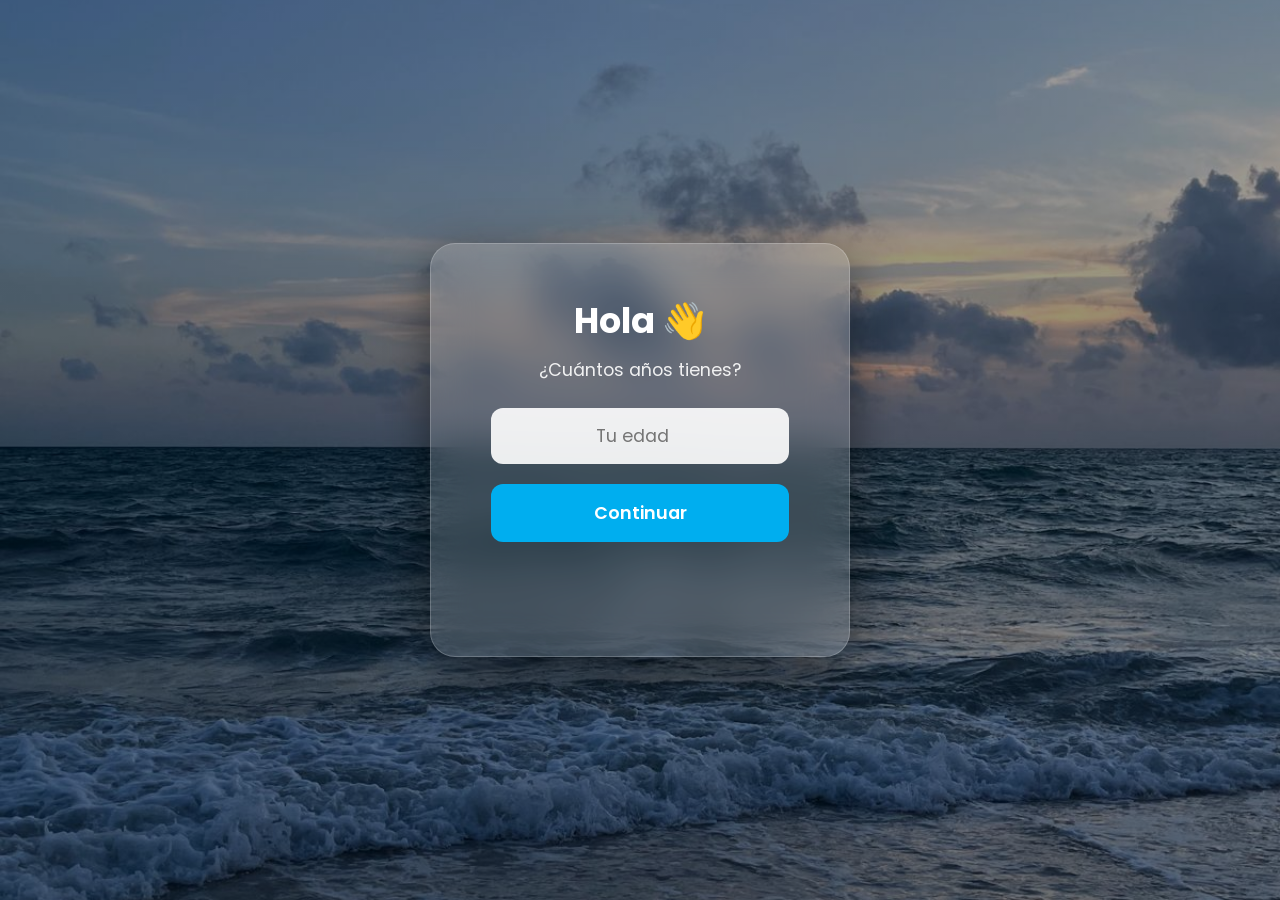
==== commit e051ef89: "I." ====
--- a/index.html
+++ b/index.html
@@ -1,716 +1,33 @@
 <!DOCTYPE html>
 <html lang="es">
 <head>
-<meta charset="UTF-8">
-<meta name="viewport" content="width=device-width, initial-scale=1">
-<title>Sostenibilidad Humana y Autocuidado | Roche</title>
-<link rel="icon" href="assets/images/logo.png" type="image/png">
-<link href="https://unpkg.com/aos@2.3.4/dist/aos.css" rel="stylesheet">
-<script src="https://cdn.jsdelivr.net/npm/bootstrap@5.3.2/dist/js/bootstrap.bundle.min.js"></script>
-<link href="https://cdn.jsdelivr.net/npm/bootstrap-icons@1.11.3/font/bootstrap-icons.css" rel="stylesheet">
-<link href="https://cdn.jsdelivr.net/npm/bootstrap@5.3.2/dist/css/bootstrap.min.css" rel="stylesheet">
-<link href="css/styles.css" rel="stylesheet">
+    <meta charset="UTF-8">
+    <meta name="viewport" content="width=device-width, initial-scale=1.0">
+    <title>Bienestar Roche - Verificación</title>
+    <link href="https://fonts.googleapis.com/css2?family=Poppins:wght@300;400;600&display=swap" rel="stylesheet">
+    <link rel="stylesheet" href="css/inicio.css">
 </head>
+<body>
 
-<body>
-<nav class="navbar navbar-expand-lg bg-white shadow-sm fixed-top">
+    <div id="ageScreen" class="screen active">
+        <div class="box">
+            <h2>Hola 👋</h2>
+            <p>¿Cuántos años tienes?</p>
 
-  <div class="container d-flex justify-content-between align-items-center">
+            <input type="number" id="ageInput" placeholder="Tu edad">
+            <button onclick="verificarEdad()">Continuar</button>
 
-    <!-- IZQUIERDA: MENÚ + BOTONES -->
-    <div class="d-flex align-items-center gap-3">
-
-      <!-- BOTÓN HAMBURGUESA -->
-      <button class="navbar-toggler custom-toggler" type="button" id="menuBtn">
-        <span class="line"></span>
-        <span class="line"></span>
-        <span class="line"></span>
-      </button>
-
-      <!-- MENÚ -->
-      <div class="collapse navbar-collapse desktop-menu">
-        <ul class="navbar-nav gap-lg-3">
-
-          <li class="nav-item">
-            <a class="nav-link" href="https://www.roche-ccav.com/acerca-de/nuestra-historia">Historia</a>
-          </li>
-
-          <li class="nav-item">
-            <a class="nav-link" href="https://careers.roche.com/es/es">Carrera</a>
-          </li>
-
-          <li class="nav-item">
-            <a class="nav-link" href="https://www.roche.com.pe/acerca-de-roche/negocios">Negocios</a>
-          </li>
-
-          <li class="nav-item">
-            <a class="nav-link" href="https://www.roche.com.pe/contacto">Contacto</a>
-          </li>
-
-        </ul>
-      </div>
-
-      <!-- BOTONES (AHORA SÍ JUNTOS) -->
-      <div class="d-flex align-items-center gap-2">
-
-        <!-- DARK MODE -->
-        <button id="darkModeToggle" class="theme-toggle">
-          <span class="icon">🌙</span>
-        </button>
-
-      </div>
-
+            <p id="ageMsg"></p>
+        </div>
     </div>
 
-    <!-- DERECHA: LOGO -->
-    <a class="navbar-brand ms-auto" href="#">
-      <img src="assets/images/logo.png" alt="Roche Logo" class="logo-roche">
-    </a>
-
-  </div>
-
-</nav>
-
-<!-- MENÚ LATERAL -->
-    <div id="sideMenu" class="side-menu">
-      <ul>
-          <li><a href="https://www.roche-ccav.com/acerca-de/nuestra-historia">Historia</a></li>
-          <li><a href="https://careers.roche.com/es/es">Carrera</a></li>
-          <li><a href="https://www.roche.com.pe/acerca-de-roche/negocios">Negocios</a></li>
-          <li><a href="https://www.roche.com.pe/contacto">Contacto</a></li>
-      </ul>
-    </div>
-  </div>
-
-<!-- HERO -->
-<header class="hero text-center">
-
-  <!-- Ondas dinámicas -->
-  <div class="waves">
-    <span></span>
-    <span></span>
-    <span></span>
-  </div>
-
-  <!-- Partículas medicina -->
-  <canvas id="medicineParticles"></canvas>
-
-  <div class="hero-content">
-    <h1 class="hero-title">Tu bienestar importa</h1>
-    <p class="hero-subtitle">
-      Plataforma de salud mental y autocuidado
-    </p>
-  </div>
-
-</header>
-
-<!-- ================= BUSCADOR ================= -->
-<section class="container mt-5">
-
-<div class="search-card">
-
-<h3 class="search-title">Encuentra tu bienestar</h3>
-
-<div class="search-box">
-    <span class="search-icon">🔍</span>
-
-    <input type="text"
-    id="searchInput"
-    placeholder="Ansiedad, estrés, motivación..."
-    autocomplete="off">
-</div>
-
-<!-- Categorías rápidas -->
-<div class="search-tags">
-    <span class="tag">Ansiedad</span>
-    <span class="tag">Relajación</span>
-    <span class="tag">Motivación</span>
-    <span class="tag">Sueño</span>
-</div>
-
-<ul id="results" class="results-list"></ul>
-
-</div>
-
-</section>
-
-
-<!-- COMO TE SIENTES -->
-<section class="container mt-5 emotion-section">
-
-<h3 class="text-center mb-4"> ¿Cómo te sientes hoy?</h3>
-
-<div class="emotion-grid">
-
-<div class="emotion-card" data-emotion="Feliz">
-<span>😊</span>
-<p>Feliz</p>
-</div>
-
-<div class="emotion-card" data-emotion="Calmado">
-<span>😌</span>
-<p>Calmado</p>
-</div>
-
-<div class="emotion-card" data-emotion="Ansioso">
-<span>😟</span>
-<p>Ansioso</p>
-</div>
-
-<div class="emotion-card" data-emotion="Triste">
-<span>😔</span>
-<p>Triste</p>
-</div>
-
-</div>
-
-<!-- RESULTADO -->
-<div class="emotion-result card mt-4 p-4 text-center">
-
-<h5>Estado emocional actual</h5>
-
-<p id="emotionResult" class="emotion-text">
-Selecciona una emoción
-</p>
-
-<div id="emotionAdvice" class="emotion-advice"></div>
-
-</div>
-
-</section>
-
-<!-- ================= CARRUSEL ================= -->
-<!-- ===== SECCION RECURSOS VISUALES ===== -->
-<section class="container mt-5 recursos-section">
-
-<h3 class="titulo-animado text-center mb-4">
-Recursos Visuales Médicos
-</h3>
-
-<div id="carouselExample" class="carousel slide carousel-fade" data-bs-ride="carousel">
-
-<!-- Indicadores -->
-<div class="carousel-indicators">
-<button type="button" data-bs-target="#carouselExample" data-bs-slide-to="0" class="active"></button>
-<button type="button" data-bs-target="#carouselExample" data-bs-slide-to="1"></button>
-<button type="button" data-bs-target="#carouselExample" data-bs-slide-to="2"></button>
-</div>
-
-<div class="carousel-inner rounded shadow-lg">
-
-<!-- ITEM 1 -->
-<div class="carousel-item active">
-<div class="img-container">
-<img src="https://assets.roche.com/f/173960/x/8f35d4dc88/roche_10160.tif/m/1223x688/filters:format(webp):quality(90)/"
-class="d-block w-100">
-<div class="overlay-text">
-<h4>Investigación Médica</h4>
-<p>Innovación y avances científicos</p>
-</div>
-</div>
-</div>
-
-<!-- ITEM 2 -->
-<div class="carousel-item">
-<div class="img-container">
-<img src="https://assets.roche.com/f/173960/1920x1080/098ea83871/about-roche.png/m/600x338/filters:format(webp):quality(90)/"
-class="d-block w-100">
-<div class="overlay-text">
-<h4>Tecnología en Salud</h4>
-<p>Equipos modernos para salvar vidas</p>
-</div>
-</div>
-</div>
-
-<!-- ITEM 3 -->
-<div class="carousel-item">
-<div class="img-container">
-<img src="https://assets.roche.com/f/176330/1920x1080/ab154d5dc4/personalised-healthcare.png/m/392x221/filters:format(webp):quality(90)/"
-class="d-block w-100">
-<div class="overlay-text">
-<h4>Atención Profesional</h4>
-<p>Compromiso con el bienestar</p>
-</div>
-</div>
-</div>
-
-</div>
-
-<!-- Botones -->
-<button class="carousel-control-prev" type="button"
-data-bs-target="#carouselExample" data-bs-slide="prev">
-<span class="carousel-control-prev-icon"></span>
-</button>
-
-<button class="carousel-control-next" type="button"
-data-bs-target="#carouselExample" data-bs-slide="next">
-<span class="carousel-control-next-icon"></span>
-</button>
-
-</div>
-</section>
-
-<!-- ================= FAQ INTERACTIVO ================= -->
-<section class="container mt-5 faq-section">
-
-<h3 class="faq-title text-center mb-4">
-Preguntas Frecuentes sobre Bienestar
-</h3>
-
-<div class="accordion faq-accordion" id="faq">
-
-<!-- PREGUNTA 1 -->
-<div class="accordion-item">
-<h2 class="accordion-header">
-<button class="accordion-button" data-bs-toggle="collapse" data-bs-target="#q1">
-<span class="icono"></span>
-¿Qué hago si tengo ansiedad?
-</button>
-</h2>
-
-<div id="q1" class="accordion-collapse collapse show" data-bs-parent="#faq">
-<div class="accordion-body">
-- Practica respiración profunda, habla con alguien de confianza y realiza pausas activas durante el día.
-</div>
-</div>
-</div>
-
-<!-- PREGUNTA 2 -->
-<div class="accordion-item">
-<h2 class="accordion-header">
-<button class="accordion-button collapsed" data-bs-toggle="collapse" data-bs-target="#q2">
-<span class="icono"></span>
-¿Cómo mejorar mi bienestar emocional?
-</button>
-</h2>
-
-<div id="q2" class="accordion-collapse collapse" data-bs-parent="#faq">
-<div class="accordion-body">
-- Dormir bien, ejercitarte regularmente y expresar tus emociones ayuda a mantener equilibrio mental.
-</div>
-</div>
-</div>
-
-<!-- PREGUNTA 3 EXTRA -->
-<div class="accordion-item">
-<h2 class="accordion-header">
-<button class="accordion-button collapsed" data-bs-toggle="collapse" data-bs-target="#q3">
-<span class="icono"></span>
-¿Cómo reducir el estrés diario?
-</button>
-</h2>
-
-<div id="q3" class="accordion-collapse collapse" data-bs-parent="#faq">
-<div class="accordion-body">
-- Organiza tu tiempo, respira lentamente y dedica momentos a actividades que disfrutes.
-</div>
-</div>
-</div>
-
-</div>
-</section>
-<section class="ws-section">
-
-  <div class="ws-grid">
-
-    <!-- CARD 1 -->
-    <div class="ws-card">
-      <img src="assets/images/parenting.jpg" class="ws-img" alt="Parenting">
-      <div class="ws-overlay">
-        <h5>Parenting</h5>
-        <p>Los servicios de Parenting de Morneau Shepell (ahora parte de LifeWorks/TELUS Health) ofrecen apoyo confidencial...</p>
-      </div>
+    <div id="authScreen" class="screen">
+        <div class="auth-container">
+            <h2 style="color: white;">Bienvenido al siguiente paso 💙</h2>
+        </div>
     </div>
 
-    <!-- CARD 2 -->
-    <div class="ws-card">
-      <img src="assets/images/finanzas.jpg" class="ws-img" alt="Finanzas">
-      <div class="ws-overlay">
-        <h5>Finanzas</h5>
-        <p>Morneau Shepell, ahora parte de TELUS Health, ofrece servicios financieros integrados dentro de sus programas...</p>
-      </div>
-    </div>
+    <script src="js/inicio.js"></script>
+</body>
+</html>
 
-    <!-- CARD 3 -->
-    <div class="ws-card">
-      <img src="assets/images/abuelos.jpg" class="ws-img" alt="Adultos mayores">
-      <div class="ws-overlay">
-        <h5>Adultos mayores</h5>
-        <p>Morneau Shepell ofrece servicios de apoyo con recursos para el cuidado de adultos mayores...</p>
-      </div>
-    </div>
-
-  </div>
-
-</section>
-
-
-
-<!-- Dashboard-->
-       <section class="container mt-5 habits-section">
-
-  <h3 class="text-center mb-4"> Relajate un Poco</h3>
-
-  <div class="habits-grid">
-
-    <!-- Pausas activas -->
-    <div class="habit-card">
-      <h5> Pausas activas</h5>
-      <p>Muévete y estira tu cuerpo</p>
-      <button onclick="registrarHabito('pausa')">✔ Completar</button>
-      <span id="pausaCount">0</span>
-    </div>
-
-    <!-- Respiración -->
-    <div class="habit-card">
-      <h5> Respiración</h5>
-      <p>Reduce el estrés en minutos</p>
-      <button onclick="registrarHabito('respiracion')">✔ Completar</button>
-      <span id="respiracionCount">0</span>
-    </div>
-
-    <!-- Salud mental -->
-    <div class="habit-card">
-      <h5> Salud mental</h5>
-      <p>Tómate un momento para ti</p>
-      <button onclick="registrarHabito('mental')">✔ Completar</button>
-      <span id="mentalCount">0</span>
-    </div>
-
-  </div>
-
-  <!-- NIVEL DE ESTRÉS -->
-  <div class="stress-box mt-4 text-center">
-    <h5>Nivel de estrés detectado</h5>
-    <p id="stressNivel">--</p>
-    <div id="recomendacion"></div>
-  </div>
-
-</section>
-
-<div class="text-center my-4">
-
-<a href="https://www.google.com/maps/place/Productos+Roche/@-12.0957274,-77.0244044,708m/data=!3m2!1e3!4b1!4m6!3m5!1s0x9105c7d450204901:0x515c3cc4f2e952bf!8m2!3d-12.0957327!4d-77.0218295!16s%2Fg%2F1txy3dff"
-   target="_blank"
-   class="location-btn">
-
-<i class="bi bi-geo-alt-fill"></i> Ver ubicación
-
-</a>
-
-</div>
-
-<section class="container mt-5 game-layout">
-
-  <!-- IZQUIERDA -->
-  <div class="game-left">
-
-    <h3 class="mb-3">Reto Diario</h3>
-
-    <div class="game-card">
-
-      <p id="retoTexto">Haz una pausa y respira 10 segundos</p>
-
-      <button onclick="iniciarReto()">Iniciar</button>
-
-      <div id="timer">10</div>
-
-      <p>Puntos: <span id="puntos">0</span></p>
-      <p>Racha 🔥: <span id="racha">0</span></p>
-
-      <div id="mensajeGame"></div>
-
-    </div>
-
-  </div>
-
-  <!-- DERECHA -->
-  <div class="game-right">
-    <img src="assets/images/salud.jpg" id="gameImage" class="game-img">
-  </div>
-
-</section>
-
-<section class="lyra-wellness">
-
-  <h2> Tips para tu bienestar</h2>
-  <p class="wellness-subtitle">
-    Tómate un momento para relajarte y reconectar contigo 💫
-  </p>
-
-  <div class="wellness-cards">
-
-    <!-- RELAJACIÓN -->
-    <div class="wellness-card">
-      <h3>🛀 Relajación</h3>
-      <ul>
-        <li>Escucha música tranquila</li>
-        <li>Aléjate del celular por unos minutos</li>
-        <li>Estira tu cuerpo suavemente</li>
-      </ul>
-    </div>
-
-    <!-- RESPIRACIÓN -->
-    <div class="wellness-card">
-      <h3>🌬️ Respiración</h3>
-      <ul>
-        <li>Inhala profundo por 4 segundos</li>
-        <li>Sostén el aire 4 segundos</li>
-        <li>Exhala lentamente por 6 segundos</li>
-      </ul>
-    </div>
-
-    <!-- MEDITACIÓN -->
-    <div class="wellness-card">
-      <h3>🧘 Meditación</h3>
-      <ul>
-        <li>Cierra los ojos y enfócate en tu respiración</li>
-        <li>Deja pasar los pensamientos sin juzgar</li>
-        <li>Empieza con 5 minutos diarios</li>
-      </ul>
-    </div>
-
-  </div>
-
-</section>
-
-
-
-
-<!-- ================= FORMULARIO ================= -->
-<section class="container mt-5 contact-section">
-
-<h3 class="text-center mb-4"> Hablemos contigo</h3>
-
-<form id="contactForm" class="contact-card">
-
-<!-- Nombre -->
-<div class="input-group-custom">
-<input type="text" required>
-<label>Nombre</label>
-</div>
-
-<!-- Email -->
-<div class="input-group-custom">
-<input type="email" required>
-<label>Correo electrónico</label>
-</div>
-
-<!-- Estado emocional -->
-<label class="emotion-label">¿Cómo te sientes hoy?</label>
-
-<div class="mini-emotions">
-<button type="button" class="mini-emotion">😊</button>
-<button type="button" class="mini-emotion">😌</button>
-<button type="button" class="mini-emotion">😟</button>
-<button type="button" class="mini-emotion">😔</button>
-</div>
-
-<!-- Mensaje -->
-<div class="input-group-custom">
-<textarea rows="4" required></textarea>
-<label>Cuéntanos más...</label>
-</div>
-
-<button class="send-btn">
-<span>Enviar mensaje</span>
-</button>
-
-<div id="msg" class="success-message"></div>
-
-</form>
-
-</section>
-
-<!-- ================= CHATBOT IA ================= -->
-
-<div id="chatbot">
-
-<!-- BOTÓN FLOTANTE -->
-<div id="chatToggle">💬</div>
-
-<!-- CHATBOX -->
-<div id="chatbox" class="hidden">
-
-<div class="chat-header">
-<div class="bot-info">
-<div class="bot-avatar">🤖</div>
-<div>
-<h6>Roche Care IA</h6>
-<small>Asistente emocional</small>
-</div>
-</div>
-<span id="closeChat">✕</span>
-</div>
-
-<div id="messages">
-<div class="message bot">
-Hola 👋 ¿Cómo te sientes hoy?
-</div>
-</div>
-
-<div class="typing" id="typing">IA escribiendo...</div>
-
-<div class="chat-input">
-<input id="userInput" placeholder="Escribe cómo te sientes..." />
-<button id="sendBtn">➤</button>
-</div>
-
-</div>
-
-</div>
-
-<div class="lyra-container">
-
-  <!-- BOTONES ARRIBA -->
-  <div class="lyra-top-buttons">
-
-    <a href="https://wa.me/?text=Te%20comparto%20esta%20página:%20https://tupagina.com" 
-       target="_blank" 
-       class="lyra-btn chat-btn">
-      📤 Compartir por WhatsApp
-    </a>
-
-    <a href="reconocimientos.html" class="lyra-btn reco-btn">
-      🏆 Reconocimientos
-    </a>
-
-  </div>
-<!-- BOTÓN -->
-<button class="open-form-btn" onclick="toggleForm()">
-  ✉️ Enviar consulta
-</button>
-
-<!-- FORMULARIO (OCULTO) -->
-<div class="lyra-form hidden" id="formularioBox">
-
-  <h5>Envíanos tu consulta</h5>
-
-  <form onsubmit="enviarConsulta(event)">
-    <input type="text" id="nombre" placeholder="Tu nombre" required>
-    <input type="email" id="correo" placeholder="Tu correo" required>
-    <textarea id="pregunta" placeholder="Escribe tu pregunta..." required></textarea>
-
-    <button type="submit">Enviar consulta</button>
-  </form>
-
-  <p class="respuesta-msg">
-    Te responderemos en un plazo de 12 a 24 horas ⏱️
-  </p>
-
-  <p id="confirmacion"></p>
-
-</div>
-</div>
-<!-- FOOTER -->
-<footer class="footer text-center">
-
-<div class="container">
-
-<h5 class="footer-title">
-© Roche Perú — Plataforma de Autocuidado
-</h5>
-
-<p class="footer-sub">
-Cuidando tu bienestar todos los dias
-</p>
-
-<!-- Redes sociales -->
-<div class="social-icons">
-
-<a href="https://web.facebook.com/RochePharmaPeru/?locale=es_LA&_rdc=1&_rdr#" class="social-link">
-<i class="bi bi-facebook"></i>
-</a>
-
-<a href="https://www.instagram.com/roche_latam/" class="social-link">
-<i class="bi bi-instagram"></i>
-</a>
-
-<a href="https://x.com/Roche" class="social-link">
-<i class="bi bi-twitter-x"></i>
-</a>
-
-<a href="https://www.linkedin.com/showcase/rocheperu/?originalSubdomain=pe" class="social-link">
-<i class="bi bi-linkedin"></i>
-</a>
-
-</div>
-
-<!-- LIBRO DE RECLAMACIONES -->
-<a href="#" class="reclamaciones-link" data-bs-toggle="modal" data-bs-target="#reclamacionesModal">
- Libro de Reclamaciones
-</a>
-
-<div class="modal fade" id="reclamacionesModal">
-<div class="modal-dialog modal-dialog-centered">
-<div class="modal-content reclamaciones-modal">
-
-<div class="modal-header border-0">
-<h5 class="modal-title"> Libro de Reclamaciones</h5>
-<button class="btn-close" data-bs-dismiss="modal"></button>
-</div>
-
-<div class="modal-body">
-
-<p class="text-primary mb-3">
-Tu opinión es importante. Déjanos tu reclamo o sugerencia 💙
-</p>
-
-<!-- Nombre -->
-<div class="form-floating mb-3">
-<input type="text" class="form-control" id="nombre" placeholder="Nombre">
-<label> Nombre completo</label>
-</div>
-
-<!-- Email -->
-<div class="form-floating mb-3">
-<input type="email" class="form-control" id="correo" placeholder="Correo">
-<label> Correo electrónico</label>
-</div>
-
-<!-- Tipo -->
-<select class="form-select mb-3">
-<option selected disabled>Tipo de solicitud</option>
-<option>Reclamo</option>
-<option>Queja</option>
-<option>Sugerencia</option>
-</select>
-
-<!-- Mensaje -->
-<div class="form-floating mb-3">
-<textarea class="form-control" style="height:120px" placeholder="Mensaje"></textarea>
-<label> Describe tu caso</label>
-</div>
-
-</div>
-
-<div class="modal-footer border-0 d-flex justify-content-between">
-
-<small class="text-muted">Respuesta en 24-48h</small>
-
-<button class="btn-send">
- Enviar
-</button>
-
-</div>
-
-</div>
-</div>
-</div>
-
-</div>
-
-</footer>
-
-
-<script src="https://unpkg.com/aos@2.3.4/dist/aos.js"></script>
-<script src="https://cdn.jsdelivr.net/npm/bootstrap@5.3.2/dist/js/bootstrap.bundle.min.js"></script>
-<script src="js/script.js"></script>
-<script src="js/chatbot.js"></script>
-<script src="js/app.js"></script>
-<script src="https://cdn.jsdelivr.net/npm/chart.js"></script>
-<script type="module" src="js/emociones.js"></script>
-<script type="module" src="js/firebase.js"></script>
-<script src="components/Search.js"></script>
-</body>
-</html>
--- a/css/inicio.css
+++ b/css/inicio.css
@@ -0,0 +1,109 @@
+/* RESET GENERAL */
+* {
+    margin: 0;
+    padding: 0;
+    box-sizing: border-box;
+    font-family: 'Poppins', sans-serif;
+}
+
+html, body {
+    height: 100%;
+}
+
+/* FONDO CON CAPA OSCURA E IMAGEN */
+body {
+    background: 
+        linear-gradient(rgba(0, 0, 0, 0.4), rgba(0, 0, 0, 0.4)),
+        url("../assets/images/celeste.png"); /* Asegúrate que la ruta sea correcta */
+    background-size: cover;
+    background-position: center;
+    background-repeat: no-repeat;
+    background-attachment: fixed;
+}
+
+/* CONTENEDOR DE PANTALLAS */
+.screen {
+    display: none;
+    min-height: 100vh;
+    width: 100%;
+    padding: 20px;
+}
+
+.screen.active {
+    display: flex;
+    justify-content: center;
+    align-items: center;
+    animation: fadeIn 0.6s ease;
+}
+
+@keyframes fadeIn {
+    from { opacity: 0; transform: translateY(20px); }
+    to { opacity: 1; transform: translateY(0); }
+}
+
+/* CAJA DE EDAD (Estilo Rectangular y Moderno) */
+.box {
+    background: rgba(255, 255, 255, 0.15); /* Transparencia */
+    backdrop-filter: blur(20px); /* Efecto Glassmorphism */
+    -webkit-backdrop-filter: blur(20px);
+    padding: 50px 60px;
+    border-radius: 25px;
+    text-align: center;
+    width: 100%;
+    max-width: 420px;
+    color: white;
+    box-shadow: 0 15px 50px rgba(0, 0, 0, 0.5);
+    border: 1px solid rgba(255, 255, 255, 0.2);
+}
+
+.box h2 {
+    font-size: 2.2rem;
+    margin-bottom: 10px;
+}
+
+.box p {
+    font-size: 1.1rem;
+    margin-bottom: 25px;
+    opacity: 0.9;
+}
+
+/* INPUT DE EDAD */
+.box input {
+    width: 100%;
+    padding: 15px;
+    margin-bottom: 20px;
+    border-radius: 12px;
+    border: none;
+    font-size: 1.1rem;
+    text-align: center;
+    background: rgba(255, 255, 255, 0.9);
+    color: #333;
+    outline: none;
+}
+
+/* BOTÓN CONTINUAR */
+.box button {
+    width: 100%;
+    padding: 16px;
+    border: none;
+    border-radius: 12px;
+    background: #00AEEF; /* Azul Roche */
+    color: white;
+    font-weight: 600;
+    font-size: 1.1rem;
+    cursor: pointer;
+    transition: all 0.3s ease;
+}
+
+.box button:hover {
+    background: #0066CC;
+    transform: scale(1.03);
+    box-shadow: 0 5px 15px rgba(0, 174, 239, 0.4);
+}
+
+/* MENSAJES */
+#ageMsg {
+    margin-top: 15px;
+    font-weight: 500;
+    min-height: 24px;
+}
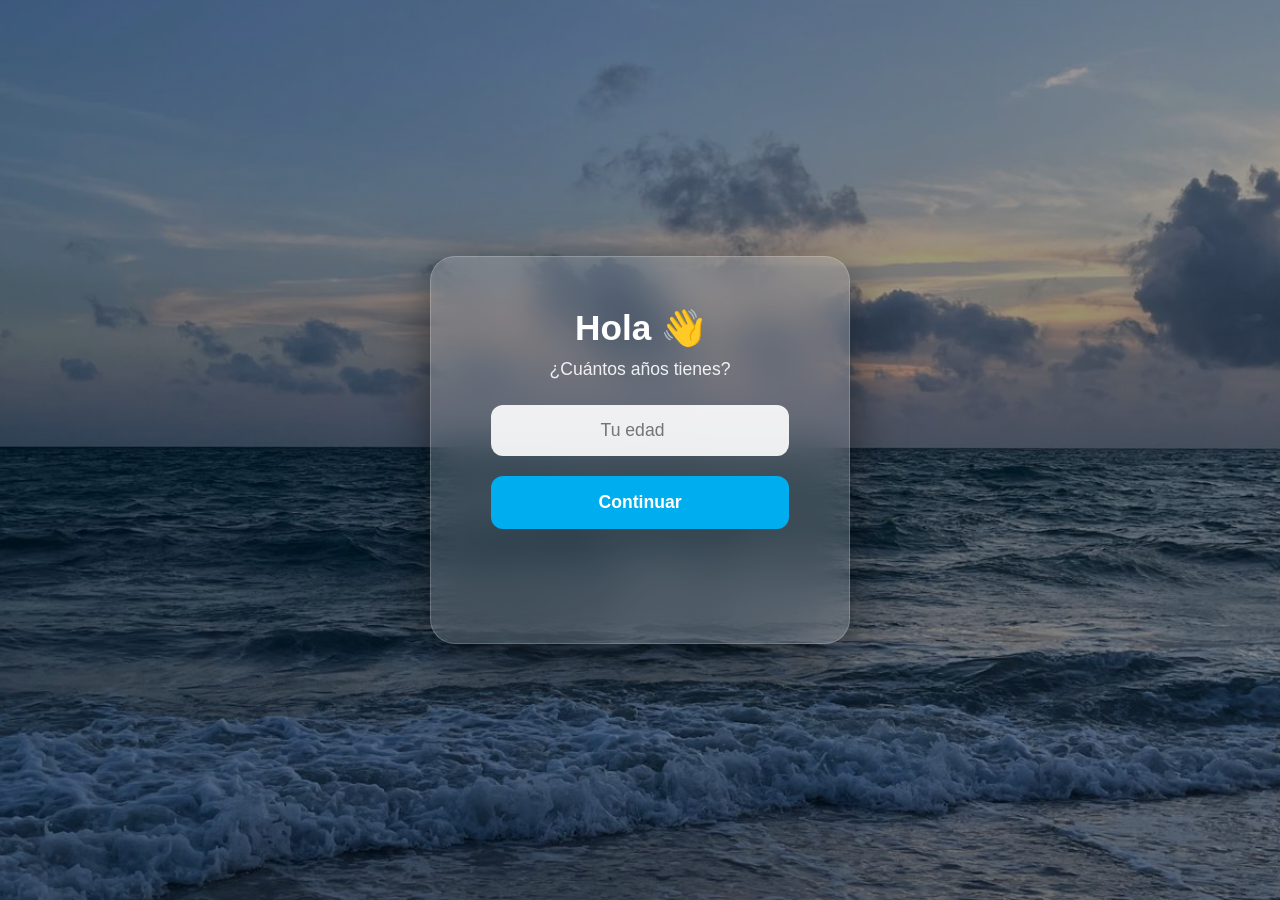
==== commit 7072addd: "I." ====
--- a/index.html
+++ b/index.html
@@ -1,33 +1,24 @@
 <!DOCTYPE html>
 <html lang="es">
 <head>
-    <meta charset="UTF-8">
-    <meta name="viewport" content="width=device-width, initial-scale=1.0">
-    <title>Bienestar Roche - Verificación</title>
-    <link href="https://fonts.googleapis.com/css2?family=Poppins:wght@300;400;600&display=swap" rel="stylesheet">
-    <link rel="stylesheet" href="css/inicio.css">
+  <meta charset="UTF-8">
+  <meta name="viewport" content="width=device-width, initial-scale=1.0">
+  <title>Bienestar Roche</title>
+  
+  <link rel="stylesheet" href="css/inicio.css">
 </head>
 <body>
 
-    <div id="ageScreen" class="screen active">
-        <div class="box">
-            <h2>Hola 👋</h2>
-            <p>¿Cuántos años tienes?</p>
+  <div id="ageScreen" class="screen active">
+    <div class="box">
+      <h2>Hola 👋</h2>
+      <p>¿Cuántos años tienes?</p>
+      <input type="number" id="ageInput" placeholder="Tu edad">
+      <button onclick="verificarEdad()">Continuar</button>
+      <p id="ageMsg"></p>
+    </div>
+  </div>
 
-            <input type="number" id="ageInput" placeholder="Tu edad">
-            <button onclick="verificarEdad()">Continuar</button>
-
-            <p id="ageMsg"></p>
-        </div>
-    </div>
-
-    <div id="authScreen" class="screen">
-        <div class="auth-container">
-            <h2 style="color: white;">Bienvenido al siguiente paso 💙</h2>
-        </div>
-    </div>
-
-    <script src="js/inicio.js"></script>
+  <script src="js/inicio.js"></script>
 </body>
 </html>
-
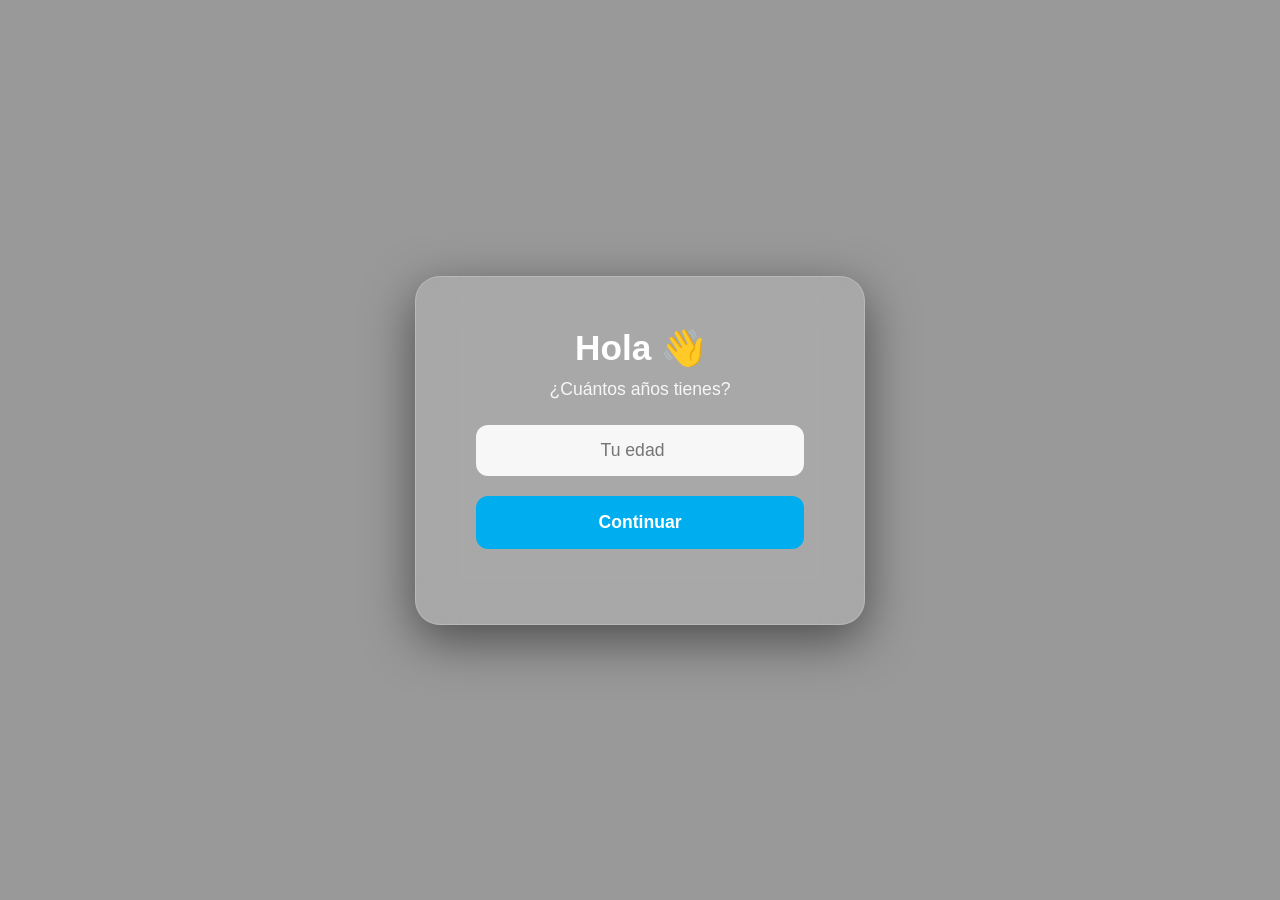
==== commit 5125a09c: "I." ====
--- a/index.html
+++ b/index.html
@@ -5,7 +5,7 @@
   <meta name="viewport" content="width=device-width, initial-scale=1.0">
   <title>Bienestar Roche</title>
   
-  <link rel="stylesheet" href="css/inicio.css">
+  <link rel="stylesheet" href="css//inicio.css">
 </head>
 <body>
 
--- a/css/inicio.css
+++ b/css/inicio.css
@@ -1,109 +1,139 @@
 /* RESET GENERAL */
 * {
-    margin: 0;
-    padding: 0;
-    box-sizing: border-box;
-    font-family: 'Poppins', sans-serif;
+  margin: 0;
+  padding: 0;
+  box-sizing: border-box;
+  font-family: 'Poppins', sans-serif;
 }
 
 html, body {
-    height: 100%;
+  height: 100%;
 }
 
 /* FONDO CON CAPA OSCURA E IMAGEN */
 body {
-    background: 
-        linear-gradient(rgba(0, 0, 0, 0.4), rgba(0, 0, 0, 0.4)),
-        url("../assets/images/celeste.png"); /* Asegúrate que la ruta sea correcta */
-    background-size: cover;
-    background-position: center;
-    background-repeat: no-repeat;
-    background-attachment: fixed;
+  background: 
+    linear-gradient(rgba(0, 0, 0, 0.4), rgba(0, 0, 0, 0.4)),
+    url("../assets/images/celeste.png");
+  background-size: cover;
+  background-position: center;
+  background-repeat: no-repeat;
+  background-attachment: fixed;
 }
 
 /* CONTENEDOR DE PANTALLAS */
 .screen {
-    display: none;
-    min-height: 100vh;
-    width: 100%;
-    padding: 20px;
+  display: none;
+  min-height: 100vh;
+  width: 100%;
+  padding: 20px;
 }
 
 .screen.active {
-    display: flex;
-    justify-content: center;
-    align-items: center;
-    animation: fadeIn 0.6s ease;
+  display: flex;
+  justify-content: center;
+  align-items: center;
+  animation: fadeIn 0.6s ease;
 }
 
 @keyframes fadeIn {
-    from { opacity: 0; transform: translateY(20px); }
-    to { opacity: 1; transform: translateY(0); }
+  from { opacity: 0; transform: translateY(20px); }
+  to { opacity: 1; transform: translateY(0); }
 }
 
-/* CAJA DE EDAD (Estilo Rectangular y Moderno) */
+/* CAJA DE EDAD (DISEÑO BASE PARA PC) */
 .box {
-    background: rgba(255, 255, 255, 0.15); /* Transparencia */
-    backdrop-filter: blur(20px); /* Efecto Glassmorphism */
-    -webkit-backdrop-filter: blur(20px);
-    padding: 50px 60px;
-    border-radius: 25px;
-    text-align: center;
-    width: 100%;
-    max-width: 420px;
-    color: white;
-    box-shadow: 0 15px 50px rgba(0, 0, 0, 0.5);
-    border: 1px solid rgba(255, 255, 255, 0.2);
+  background: rgba(255, 255, 255, 0.15);
+  backdrop-filter: blur(20px);
+  -webkit-backdrop-filter: blur(20px);
+  padding: 50px 60px;
+  border-radius: 25px;
+  text-align: center;
+  width: 100%;
+  max-width: 450px; /* Tamaño máximo en PC */
+  color: white;
+  box-shadow: 0 15px 50px rgba(0, 0, 0, 0.5);
+  border: 1px solid rgba(255, 255, 255, 0.2);
 }
 
 .box h2 {
-    font-size: 2.2rem;
-    margin-bottom: 10px;
+  font-size: 2.2rem;
+  margin-bottom: 10px;
 }
 
 .box p {
-    font-size: 1.1rem;
-    margin-bottom: 25px;
-    opacity: 0.9;
+  font-size: 1.1rem;
+  margin-bottom: 25px;
+  opacity: 0.9;
 }
 
-/* INPUT DE EDAD */
+/* INPUT */
 .box input {
-    width: 100%;
-    padding: 15px;
-    margin-bottom: 20px;
-    border-radius: 12px;
-    border: none;
-    font-size: 1.1rem;
-    text-align: center;
-    background: rgba(255, 255, 255, 0.9);
-    color: #333;
-    outline: none;
+  width: 100%;
+  padding: 15px;
+  margin-bottom: 20px;
+  border-radius: 12px;
+  border: none;
+  font-size: 1.1rem;
+  text-align: center;
+  background: rgba(255, 255, 255, 0.9);
+  color: #333;
+  outline: none;
 }
 
-/* BOTÓN CONTINUAR */
+/* BOTÓN */
 .box button {
-    width: 100%;
-    padding: 16px;
-    border: none;
-    border-radius: 12px;
-    background: #00AEEF; /* Azul Roche */
-    color: white;
-    font-weight: 600;
-    font-size: 1.1rem;
-    cursor: pointer;
-    transition: all 0.3s ease;
+  width: 100%;
+  padding: 16px;
+  border: none;
+  border-radius: 12px;
+  background: #00AEEF;
+  color: white;
+  font-weight: 600;
+  font-size: 1.1rem;
+  cursor: pointer;
+  transition: all 0.3s ease;
 }
 
 .box button:hover {
-    background: #0066CC;
-    transform: scale(1.03);
-    box-shadow: 0 5px 15px rgba(0, 174, 239, 0.4);
+  background: #0066CC;
+  transform: scale(1.03);
 }
 
-/* MENSAJES */
-#ageMsg {
-    margin-top: 15px;
-    font-weight: 500;
-    min-height: 24px;
+/* =============================================
+   MÓVIL Y TABLETS (Media Queries)
+   ============================================= */
+
+/* Para Tablets (Pantallas menores a 768px) */
+@media (max-width: 768px) {
+  .box {
+    max-width: 380px;
+    padding: 40px 45px;
+  }
+  
+  .box h2 {
+    font-size: 1.8rem;
+  }
+}
+
+/* Para Celulares (Pantallas menores a 480px) */
+@media (max-width: 480px) {
+  .box {
+    max-width: 90%; /* Se adapta al ancho del celular */
+    padding: 30px 25px;
+    border-radius: 20px;
+  }
+
+  .box h2 {
+    font-size: 1.5rem;
+  }
+
+  .box p {
+    font-size: 1rem;
+  }
+
+  .box input, .box button {
+    padding: 12px;
+    font-size: 1rem;
+  }
 }
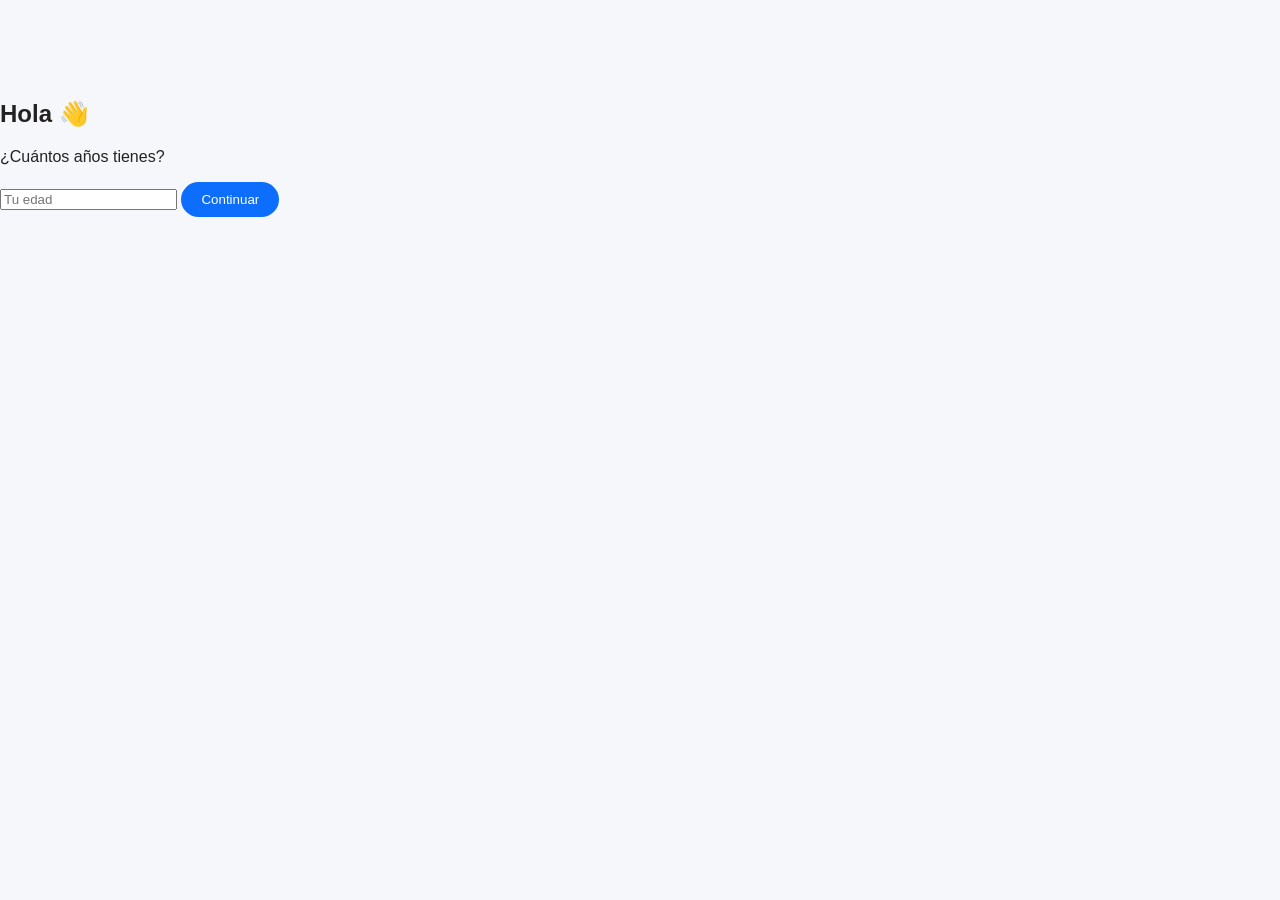
==== commit 7d3eb9bc: "I." ====
--- a/index.html
+++ b/index.html
@@ -5,7 +5,7 @@
   <meta name="viewport" content="width=device-width, initial-scale=1.0">
   <title>Bienestar Roche</title>
   
-  <link rel="stylesheet" href="css//inicio.css">
+  <link rel="stylesheet" href="css/styles.css">
 </head>
 <body>
 
--- a/css/styles.css
+++ b/css/styles.css
@@ -0,0 +1,2156 @@
+/* ===============================
+   VARIABLES ROCHE + THEMES
+================================ */
+
+:root{
+ --primary:#0066CC;
+ --bg:#F5F7FA;
+ --text:#222222;
+ --card:#ffffff;
+}
+
+.dark-mode{
+ --bg:#000000;
+ --text:#ffffff;   /* 👈 texto blanco */
+ --card:#1e293b;
+}
+
+ .dark-mode .nav-link, 
+.dark-mode #sideMenu a,
+.dark-mode .navbar-brand,
+.dark-mode .navbar-toggler {
+    color: #ffffff !important;
+}
+
+
+#closeChat, 
+#chatToggle, 
+#sendBtn, 
+#menuBtn,
+.theme-toggle,
+.mini-emotion,
+.btn,
+button {
+    cursor: pointer !important;
+}
+
+.chat-header {
+    cursor: default !important;
+}
+
+.dark-mode .navbar {
+    background-color: var(--card) !important;
+}
+
+/* ================= DARK MODE TOGGLE ================= */
+
+.theme-toggle{
+    width:50px;
+    height:50px;
+    border-radius:50%;
+    border:none;
+    background:#E6F4FF;
+    display:flex;
+    align-items:center;
+    justify-content:center;
+    font-size:22px;
+    cursor:pointer;
+    transition:all .35s ease;
+    box-shadow:0 4px 12px rgba(0,102,204,.25);
+}
+
+/* hover */
+.theme-toggle:hover{
+    transform:translateY(-3px) scale(1.05);
+    box-shadow:0 8px 20px rgba(0,102,204,.35);
+}
+
+/* click animation */
+.theme-toggle:active{
+    transform:scale(.9);
+}
+
+/* icon animation */
+.theme-toggle .icon{
+    transition:transform .5s ease, opacity .3s;
+}
+
+/* rotación al cambiar */
+.theme-toggle.animate .icon{
+    transform:rotate(360deg);
+}
+
+/* modo oscuro */
+.dark-mode .theme-toggle{
+    background:#1e293b;
+    color:#FFD166;
+    box-shadow:0 0 15px rgba(255,209,102,.4);
+}
+
+.logo-roche{
+    height:40px;
+    width:auto;
+    transition:0.3s ease;
+}
+
+/* efecto hover elegante */
+.logo-roche:hover{
+    transform:scale(1.05);
+}
+
+/* ===============================
+   BASE
+================================ */
+
+body{
+ font-family: Arial, sans-serif;
+ background:var(--bg);
+ color:var(--text);
+ transition:background .4s ease, color .4s ease;
+ margin:0;
+}
+
+
+/* ================= HERO BASE ================= */
+
+.hero{
+ position:relative;
+ height:420px;
+ display:flex;
+ align-items:center;
+ justify-content:center;
+ overflow:hidden;
+ color:white;
+}
+
+/* ================= ONDAS DINÁMICAS ================= */
+
+.waves{
+ position:absolute;
+ width:100%;
+ height:100%;
+ overflow:hidden;
+ z-index:0;
+}
+
+.waves span{
+ position:absolute;
+ width:200%;
+ height:200%;
+ background:rgba(18, 82, 232, 0.599);
+ border-radius:40%;
+ animation:waveMove 12s linear infinite;
+}
+
+.waves span:nth-child(1){
+ bottom:-60%;
+ left:-50%;
+ animation-duration:14s;
+}
+
+.waves span:nth-child(2){
+ bottom:-65%;
+ left:-40%;
+ animation-duration:18s;
+}
+
+.waves span:nth-child(3){
+ bottom:-70%;
+ left:-30%;
+ animation-duration:22s;
+}
+
+@keyframes waveMove{
+ from{ transform:rotate(0deg); }
+ to{ transform:rotate(360deg); }
+}
+
+
+/* ================= HERO CONTENT ================= */
+
+.hero-content{
+ position:relative;
+ z-index:3;
+ text-align:center;
+ will-change:transform, opacity;
+}
+
+/* ================= TITULO ================= */
+
+.hero-title{
+ font-size:clamp(2rem, 5vw, 3.2rem);
+ font-weight:700;
+ letter-spacing:.5px;
+
+ opacity:0;
+ transform:scale(.7) translateY(30px);
+
+ animation:titleExplosion 1.4s cubic-bezier(.17,.84,.44,1) forwards;
+
+ /* glow médico sutil */
+ text-shadow:
+ 0 0 10px rgba(0, 0, 0, 0.796),
+ 0 0 25px rgb(0, 0, 0);
+}
+
+/* ================= SUBTITULO ================= */
+
+.hero-subtitle{
+ margin-top:15px;
+ font-size:clamp(1rem,2vw,1.25rem);
+
+ opacity:0;
+ transform:translateY(20px);
+
+ animation:subtitleReveal 1.6s ease forwards;
+ animation-delay:1.1s;
+}
+
+/* ================= ANIMACIÓN EXPLOSIÓN ================= */
+
+@keyframes titleExplosion{
+
+ 0%{
+  opacity:0;
+  transform:scale(.3) translateY(60px);
+  letter-spacing:18px;
+  filter:blur(8px);
+ }
+
+ 50%{
+  opacity:.8;
+  transform:scale(1.08) translateY(-5px);
+  letter-spacing:4px;
+  filter:blur(0);
+ }
+
+ 75%{
+  transform:scale(.97);
+ }
+
+ 100%{
+  opacity:1;
+  transform:scale(1) translateY(0);
+  letter-spacing:1px;
+ }
+}
+
+/* ================= SUBTITULO APARICIÓN ================= */
+
+@keyframes subtitleReveal{
+ from{
+  opacity:0;
+  transform:translateY(25px);
+ }
+ to{
+  opacity:1;
+  transform:translateY(0);
+ }
+}
+
+/* ================= PARTICULAS MEDICINA ================= */
+
+#medicineParticles{
+ position:absolute;
+ inset:0;
+ width:100%;
+ height:100%;
+ z-index:1;
+ pointer-events:none;
+
+ /* mejora rendimiento */
+ transform:translateZ(0);
+}
+
+/* ================= RESPONSIVE ================= */
+
+@media(max-width:768px){
+
+ .hero-title{
+  text-shadow:
+  0 0 8px rgba(255,255,255,.2);
+ }
+
+ .hero-subtitle{
+  padding:0 15px;
+ }
+}
+/* ===============================
+   NAVBAR
+================================ */
+
+.navbar{
+ background:var(--card) !important;
+ transition:.3s;
+}
+
+/* ===== NAVBAR GENERAL ===== */
+.navbar {
+  backdrop-filter: blur(10px);
+  background: rgba(255, 255, 255, 0.85);
+  transition: 0.3s ease;
+}
+
+/* ===== LINKS DESKTOP ===== */
+.nav-link {
+  position: relative;
+  color: #333;
+  font-weight: 500;
+  transition: 0.3s;
+}
+
+.nav-link:hover {
+  color: #00bfff;
+}
+
+/* línea animada */
+.nav-link::after {
+  content: "";
+  position: absolute;
+  width: 0%;
+  height: 2px;
+  bottom: 0;
+  left: 0;
+  background: #00bfff;
+  transition: 0.3s;
+}
+
+.nav-link:hover::after {
+  width: 100%;
+}
+
+/* ===== BOTÓN HAMBURGUESA ===== */
+.custom-toggler {
+  border: none;
+  background: none;
+  cursor: pointer;
+  z-index: 1001;
+}
+
+.custom-toggler .line {
+  display: block;
+  width: 26px;
+  height: 3px;
+  background: #00bfff;
+  margin: 5px 0;
+  border-radius: 5px;
+  transition: all 0.4s ease;
+}
+
+/* ANIMACIÓN ☰ → ✖ */
+.custom-toggler.active .line:nth-child(1) {
+  transform: rotate(45deg) translate(5px, 5px);
+}
+
+.custom-toggler.active .line:nth-child(2) {
+  opacity: 0;
+  transform: scale(0);
+}
+
+.custom-toggler.active .line:nth-child(3) {
+  transform: rotate(-45deg) translate(6px, -6px);
+}
+
+/* ===== MENÚ LATERAL ===== */
+.side-menu {
+  position: fixed;
+  top: 0;
+  left: -280px;
+  width: 280px;
+  height: 100%;
+  background: linear-gradient(135deg, #ffffff, #e6f7ff);
+  padding: 80px 25px;
+  transition: all 0.5s ease;
+  z-index: 1000;
+  box-shadow: 5px 0 25px rgba(0,0,0,0.15);
+}
+
+/* ACTIVO */
+.side-menu.active {
+  left: 0;
+}
+
+/* LINKS LATERALES */
+.side-menu ul {
+  list-style: none;
+  padding: 0;
+}
+
+.side-menu li {
+  margin: 25px 0;
+  opacity: 0;
+  transform: translateX(-20px);
+  animation: fadeInMenu 0.5s forwards;
+}
+
+.side-menu.active li:nth-child(1) { animation-delay: 0.1s; }
+.side-menu.active li:nth-child(2) { animation-delay: 0.2s; }
+.side-menu.active li:nth-child(3) { animation-delay: 0.3s; }
+.side-menu.active li:nth-child(4) { animation-delay: 0.4s; }
+
+.side-menu a {
+  text-decoration: none;
+  font-size: 18px;
+  color: #333;
+  transition: 0.3s;
+}
+
+.side-menu a:hover {
+  color: #00bfff;
+  padding-left: 10px;
+}
+
+/* ANIMACIÓN ITEMS */
+@keyframes fadeInMenu {
+  to {
+    opacity: 1;
+    transform: translateX(0);
+  }
+}
+
+/* ===== OVERLAY ===== */
+#overlay {
+  position: fixed;
+  top: 0;
+  left: 0;
+  width: 100%;
+  height: 100%;
+  background: rgba(0,0,0,0.4);
+  backdrop-filter: blur(3px);
+  opacity: 0;
+  visibility: hidden;
+  transition: 0.4s;
+}
+
+#overlay.active {
+  opacity: 1;
+  visibility: visible;
+}
+
+/* ===== DARK MODE BUTTON ===== */
+.theme-toggle {
+  border: none;
+  background: #f0f8ff;
+  padding: 8px 12px;
+  border-radius: 50%;
+  transition: 0.3s;
+}
+
+.theme-toggle:hover {
+  background: #00bfff;
+  color: white;
+  transform: rotate(20deg) scale(1.1);
+}
+
+/* ===== RESPONSIVE ===== */
+
+/* 📱 MOBILE */
+@media (max-width: 991px) {
+
+  .desktop-menu {
+    display: none !important;
+  }
+
+}
+
+/* 💻 DESKTOP */
+@media (min-width: 992px) {
+
+  .custom-toggler {
+    display: none;
+  }
+
+  .side-menu {
+    display: none;
+  }
+
+  #overlay {
+    display: none;
+  }
+
+}
+
+/* separa contenido del navbar fijo */
+body{
+ padding-top:80px;
+}
+
+/* ===============================
+   CARDS
+================================ */
+
+.card{
+ background:var(--card);
+ border:none;
+ border-radius:15px;
+ transition:all .3s ease;
+ box-shadow:var(--shadow);
+}
+
+.card:hover{
+ transform:translateY(-6px);
+}
+
+/* ===============================
+   FAQ / ACCORDION
+================================ */
+
+/* ===== FONDO DINAMICO ===== */
+.faq-section{
+    padding:40px;
+    border-radius:15px;
+    background:linear-gradient(270deg,#ffffff,#2a5298,#000000);
+    background-size:400% 400%;
+    animation:fondoFAQ 12s ease infinite;
+}
+
+@keyframes fondoFAQ{
+    0%{background-position:0% 50%;}
+    50%{background-position:100% 50%;}
+    100%{background-position:0% 50%;}
+}
+
+/* TITULO */
+.faq-title{
+    color:white;
+    font-weight:bold;
+    animation:fadeInDown 1s ease;
+}
+
+/* TARJETAS */
+.faq-accordion .accordion-item{
+    border:none;
+    margin-bottom:15px;
+    border-radius:12px;
+    overflow:hidden;
+    box-shadow:0 6px 15px rgba(0,0,0,0.2);
+}
+
+/* BOTON */
+.faq-accordion .accordion-button{
+    font-weight:600;
+    background:white;
+    transition:0.3s;
+}
+
+.faq-accordion .accordion-button:hover{
+    background:#e8f4ff;
+    transform:scale(1.01);
+}
+
+/* CUANDO ESTA ABIERTO */
+.faq-accordion .accordion-button:not(.collapsed){
+    background:#0d6efd;
+    color:white;
+}
+
+/* CUERPO */
+.faq-accordion .accordion-body{
+    background:#f8fbff;
+    font-size:16px;
+    animation:fadeIn 0.6s ease;
+}
+
+/* ICONO */
+.icono{
+    margin-right:10px;
+    font-size:20px;
+}
+
+/* ANIMACIONES */
+@keyframes fadeIn{
+    from{opacity:0; transform:translateY(10px);}
+    to{opacity:1; transform:translateY(0);}
+}
+
+@keyframes fadeInDown{
+    from{opacity:0; transform:translateY(-20px);}
+    to{opacity:1; transform:translateY(0);}
+}
+/* ===============================
+   CARRUSEL (IMÁGENES IGUALES)
+================================ */
+
+.carousel-item{
+ height:400px;
+}
+
+.carousel-item img{
+ width:100%;
+ height:100%;
+ object-fit:cover;
+ border-radius:15px;
+}
+
+/* Responsive carrusel */
+@media(max-width:768px){
+ .carousel-item{
+  height:250px;
+ }
+}
+
+/* ===== FONDO DINAMICO CON ONDAS ===== */
+.recursos-section{
+    position: relative;
+    padding: 40px;
+    border-radius: 15px;
+    overflow: hidden;
+    background: linear-gradient(270deg,#100f27,#0b2892,#3779f4);
+    background-size: 600% 600%;
+    animation: ondas 10s ease infinite;
+}
+
+@keyframes ondas{
+    0%{background-position:0% 50%;}
+    50%{background-position:100% 50%;}
+    100%{background-position:0% 50%;}
+}
+
+/* ===== TITULO EXPLOSION MEDICA ===== */
+.titulo-animado{
+    color:rgb(255, 255, 255);
+    font-weight:bold;
+    animation: explosion 1.2s ease;
+}
+
+@keyframes explosion{
+    0%{
+        transform:scale(0.3);
+        opacity:0;
+        text-shadow:0 0 0px #2b10f6;
+    }
+    70%{
+        transform:scale(1.2);
+        text-shadow:0 0 25px #00eaff;
+    }
+    100%{
+        transform:scale(1);
+        opacity:1;
+    }
+}
+
+/* ===== IMAGEN INTERACTIVA ===== */
+.img-container{
+    position:relative;
+    overflow:hidden;
+}
+
+.img-container img{
+    transition: transform 0.6s ease;
+    filter: brightness(80%);
+}
+
+.img-container:hover img{
+    transform:scale(1.08);
+}
+
+/* TEXTO SOBRE IMAGEN */
+.overlay-text{
+    position:absolute;
+    bottom:20px;
+    left:20px;
+    color:white;
+    background:rgb(2, 36, 117);
+    padding:15px;
+    border-radius:10px;
+    opacity:0;
+    transition:0.5s;
+}
+
+.img-container:hover .overlay-text{
+    opacity:1;
+    transform:translateY(-5px);
+}
+
+/* BOTONES MAS MODERNOS */
+.carousel-control-prev-icon,
+.carousel-control-next-icon{
+    background-color:rgba(0,0,0,0.5);
+    border-radius:50%;
+    padding:20px;
+}
+
+/* ===============================
+   CHATBOT
+================================ */
+
+/* ================= BOTÓN FLOTANTE ================= */
+
+#chatToggle{
+ position:fixed;
+ bottom:25px;
+ right:25px;
+ width:60px;
+ height:60px;
+ border-radius:50%;
+ background:linear-gradient(135deg,#0066CC,#00AEEF);
+ color:white;
+ display:flex;
+ align-items:center;
+ justify-content:center;
+ font-size:26px;
+ cursor:pointer;
+ box-shadow:0 10px 25px rgba(0,102,204,.4);
+ transition:.3s;
+ z-index:999;
+}
+
+#chatToggle:hover{
+ transform:scale(1.1);
+}
+
+/* ================= CHATBOX ================= */
+
+#chatbox{
+ position:fixed;
+ bottom:100px;
+ right:25px;
+ width:340px;
+ height:480px;
+ background:rgba(255,255,255,.9);
+ backdrop-filter:blur(15px);
+ border-radius:20px;
+ display:flex;
+ flex-direction:column;
+ box-shadow:0 15px 40px rgba(0,0,0,.25);
+ overflow:hidden;
+ animation:chatAppear .4s ease;
+ z-index:999;
+}
+
+#chatbox{
+    opacity:1;
+    transform:translateY(0);
+    transition:0.3s ease;
+}
+
+#chatbox.hidden{
+    opacity:0;
+    transform:translateY(20px);
+    pointer-events:none;
+}
+
+.hidden{
+    display:none;
+}
+
+@keyframes chatAppear{
+ from{transform:translateY(40px);opacity:0;}
+ to{transform:translateY(0);opacity:1;}
+}
+
+/* HEADER */
+.chat-header{
+ background:#0066CC;
+ color:white;
+ padding:12px;
+ display:flex;
+ justify-content:space-between;
+ align-items:center;
+}
+
+.bot-info{
+ display:flex;
+ align-items:center;
+ gap:10px;
+}
+
+.bot-avatar{
+ width:35px;
+ height:35px;
+ border-radius:50%;
+ background:white;
+ color:#0066CC;
+ display:flex;
+ align-items:center;
+ justify-content:center;
+ font-size:18px;
+}
+
+/* MENSAJES */
+#messages{
+ flex:1;
+ padding:15px;
+ overflow-y:auto;
+}
+
+.message{
+ padding:10px 14px;
+ border-radius:15px;
+ margin-bottom:10px;
+ max-width:80%;
+ animation:fadeMsg .3s ease;
+}
+
+.bot{
+ background:#e6f0ff;
+ color:#0066CC;
+}
+
+.user{
+ background:#0066CC;
+ color:white;
+ margin-left:auto;
+}
+
+@keyframes fadeMsg{
+ from{opacity:0;transform:translateY(10px);}
+ to{opacity:1;}
+}
+
+/* INPUT */
+.chat-input{
+ display:flex;
+ border-top:1px solid #eee;
+}
+
+.chat-input input{
+ flex:1;
+ border:none;
+ padding:12px;
+ outline:none;
+ background:transparent;
+}
+
+.chat-input button{
+ border:none;
+ background:#0066CC;
+ color:white;
+ padding:12px 16px;
+ cursor:pointer;
+}
+
+/* typing */
+.typing{
+ font-size:12px;
+ color:#888;
+ padding-left:15px;
+ display:none;
+}
+
+/* ===============================
+   FOOTER
+================================ */
+/* ================= FOOTER ================= */
+
+.footer{
+ background:#0066CC;
+ color:white;
+ padding:40px 20px;
+ margin-top:60px;
+ position:relative;
+ overflow:hidden;
+}
+
+/* animación texto */
+.footer-title{
+ animation:fadeUp 1.2s ease;
+ letter-spacing:1px;
+}
+
+.footer-sub{
+ opacity:.9;
+ margin-bottom:20px;
+ animation:fadeUp 1.6s ease;
+}
+
+/* redes */
+.social-icons{
+ display:flex;
+ justify-content:center;
+ gap:20px;
+}
+
+/* iconos */
+.social-link{
+ width:45px;
+ height:45px;
+ border-radius:50%;
+ background:rgba(255,255,255,.15);
+ display:flex;
+ align-items:center;
+ justify-content:center;
+ font-size:20px;
+ color:white;
+ text-decoration:none;
+ transition:.35s;
+}
+
+/* hover profesional */
+.social-link:hover{
+ transform:translateY(-6px) scale(1.1);
+ background:white;
+ color:#0066CC;
+ box-shadow:0 8px 20px rgba(0,0,0,.25);
+}
+
+/* animación aparición */
+@keyframes fadeUp{
+ from{
+  opacity:0;
+  transform:translateY(20px);
+ }
+ to{
+  opacity:1;
+  transform:translateY(0);
+ }
+}
+
+/* ===============================
+   RESPONSIVE
+================================ */
+
+@media(max-width:768px){
+
+ .hero h1{
+  font-size:24px;
+ }
+
+ #chatbox{
+  width:90%;
+  right:5%;
+ }
+}
+
+
+/* ================= BUSCADOR MODERNO ================= */
+
+.search-card{
+ background:var(--card);
+ padding:35px;
+ border-radius:18px;
+ box-shadow:0 10px 30px rgba(7, 4, 213, 0.535);
+ transition:.3s;
+}
+
+.search-card:hover{
+ transform:translateY(-4px);
+}
+
+.search-title{
+ text-align:center;
+ margin-bottom:25px;
+ font-weight:600;
+}
+
+/* Caja búsqueda */
+
+.search-box{
+ position:relative;
+}
+
+.search-item{
+ opacity:0;
+ transform:translateY(10px);
+ animation:fadeSearch .4s ease forwards;
+}
+
+@keyframes fadeSearch{
+ to{
+  opacity:1;
+  transform:translateY(0);
+ }
+}
+
+.search-box input{
+ width:100%;
+ padding:14px 15px 14px 45px;
+ border-radius:30px;
+ border:none;
+ outline:none;
+ background:#eef2f7;
+ transition:.3s;
+ font-size:16px;
+}
+
+.search-box input:focus{
+ background:white;
+ box-shadow:0 0 0 3px rgba(0,102,204,.2);
+}
+
+.search-icon{
+ position:absolute;
+ left:15px;
+ top:50%;
+ transform:translateY(-50%);
+ font-size:18px;
+ opacity:.6;
+}
+
+/* Tags rápidas */
+
+.search-tags{
+    display:flex;
+    gap:10px;
+    flex-wrap:wrap;
+    margin-top:15px;
+}
+
+/* TAGS */
+.tag{
+    background:#E6F4FF;        /* celeste suave */
+    color:#0066CC;             /* azul Roche */
+    padding:8px 16px;
+    border-radius:25px;
+    font-size:14px;
+    cursor:pointer;
+    transition:all .3s ease;
+    border:1px solid transparent;
+}
+
+/* Hover interactivo */
+.tag:hover{
+    background:#0066CC;
+    color:white;
+    transform:translateY(-2px);
+    box-shadow:0 4px 10px rgba(0,102,204,.25);
+}
+/* Resultados */
+
+.results-list{
+ margin-top:20px;
+ list-style:none;
+ padding:0;
+}
+
+.results-list li{
+ background:var(--card);
+ padding:12px 18px;
+ margin-bottom:10px;
+ border-radius:12px;
+ cursor:pointer;
+ opacity:0;
+ transform:translateY(10px);
+ animation:resultFade .4s forwards;
+ box-shadow:0 5px 15px rgba(0,0,0,.06);
+}
+
+.results-list li:hover{
+ transform:scale(1.02);
+}
+
+@keyframes resultFade{
+ to{
+  opacity:1;
+  transform:translateY(0);
+ }
+}
+
+/* ===== SECCION ===== */
+.emotion-section{
+    text-align:center;
+}
+
+#emotionAdvice{
+    color:#0066CC; /* azul Roche */
+    font-weight:500;
+}
+
+.emotion-result h5{
+    color:#0066CC;
+    font-weight:600;
+}
+
+.emotion-text{
+    color:#0066CC;
+    font-size:22px;
+    font-weight:bold;
+    transition:0.3s;
+}
+
+/* GRID */
+.emotion-grid{
+    display:flex;
+    justify-content:center;
+    gap:20px;
+    flex-wrap:wrap;
+}
+
+/* TARJETAS */
+.emotion-card{
+    width:130px;
+    height:130px;
+    background:var(--card);
+    border-radius:18px;
+    cursor:pointer;
+    display:flex;
+    flex-direction:column;
+    justify-content:center;
+    align-items:center;
+    font-size:20px;
+    transition:0.35s;
+    box-shadow:0 6px 15px rgba(3, 24, 255, 0.741);
+}
+
+.emotion-card span{
+    font-size:40px;
+}
+
+/* HOVER */
+.emotion-card:hover{
+    transform:translateY(-8px) scale(1.05);
+}
+
+/* ACTIVO */
+.emotion-card.active{
+    transform:scale(1.1);
+    background:#0d6efd;
+    color:white;
+}
+
+/* RESULTADO */
+.emotion-result{
+    border-radius:18px;
+    transition:0.4s;
+}
+
+.emotion-text{
+    font-size:22px;
+    font-weight:bold;
+}
+
+/* CONSEJO */
+.emotion-advice{
+    margin-top:10px;
+    opacity:0;
+    animation:fadeAdvice .8s forwards;
+}
+
+@keyframes fadeAdvice{
+    to{opacity:1;}
+}
+
+/* ===== Formulario ===== */
+.contact-section{
+ text-align:center;
+}
+
+/* CARD MODERNA */
+.contact-card{
+ max-width:550px;
+ margin:auto;
+ padding:35px;
+ border-radius:20px;
+ background:var(--card);
+ box-shadow:0 15px 35px rgba(0,0,0,.15);
+ transition:.4s;
+}
+
+/* ===== INPUTS FLOATING ===== */
+.input-group-custom{
+ position:relative;
+ margin-bottom:25px;
+}
+
+.input-group-custom input,
+.input-group-custom textarea{
+ width:100%;
+ padding:14px;
+ border-radius:10px;
+ border:1px solid #252525;
+ outline:none;
+ background:transparent;
+ color:var(--text);
+}
+
+.input-group-custom label{
+ position:absolute;
+ left:12px;
+ top:14px;
+ color:#777;
+ pointer-events:none;
+ transition:.3s;
+ background:var(--card);
+ padding:0 5px;
+}
+
+/* floating effect */
+.input-group-custom input:focus + label,
+.input-group-custom input:valid + label,
+.input-group-custom textarea:focus + label,
+.input-group-custom textarea:valid + label{
+ top:-10px;
+ font-size:12px;
+ color:#0066CC;
+}
+
+/* ===== MINI EMOCIONES ===== */
+.emotion-label{
+ display:block;
+ margin-bottom:10px;
+ font-weight:600;
+}
+
+.mini-emotions{
+ display:flex;
+ justify-content:center;
+ gap:12px;
+ margin-bottom:20px;
+}
+
+.mini-emotion{
+ font-size:22px;
+ border:none;
+ background:var(--bg);
+ padding:10px 14px;
+ border-radius:12px;
+ cursor:pointer;
+ transition:.3s;
+}
+
+.mini-emotion:hover{
+ transform:scale(1.2);
+}
+
+.mini-emotion.active{
+ background:#0066CC;
+ color:white;
+ transform:scale(1.2);
+}
+
+/* ===== BOTÓN ===== */
+.send-btn{
+ width:100%;
+ border:none;
+ padding:14px;
+ border-radius:12px;
+ background:linear-gradient(135deg,#0066CC,#0099FF);
+ color:white;
+ font-weight:bold;
+ transition:.3s;
+}
+
+.send-btn:hover{
+ transform:translateY(-3px);
+ box-shadow:0 10px 20px rgba(0,102,204,.3);
+}
+
+/* ===== MENSAJE ÉXITO ===== */
+.success-message{
+ margin-top:15px;
+ font-weight:600;
+ color:#0066CC;
+ opacity:0;
+ transition:.4s;
+}
+
+/*LYRA*/
+/* CONTENEDOR GENERAL */
+.lyra-container {
+  max-width: 520px;
+  margin: 40px auto;
+  padding: 20px;
+  font-family: 'Segoe UI', sans-serif;
+}
+
+/* BOTONES SUPERIORES */
+.lyra-top-buttons {
+  display: flex;
+  gap: 12px;
+  margin-bottom: 25px;
+}
+
+.lyra-btn {
+  flex: 1;
+  text-align: center;
+  padding: 12px 10px;
+  border-radius: 14px;
+  text-decoration: none;
+  font-weight: 600;
+  color: white;
+  transition: all 0.25s ease;
+  box-shadow: 0 4px 12px rgba(0,0,0,0.15);
+}
+
+/* BOTÓN WHATSAPP */
+.chat-btn {
+  background: linear-gradient(135deg, #25D366, #1ebe5d);
+}
+
+/* BOTÓN RECONOCIMIENTOS */
+.reco-btn {
+  background: linear-gradient(135deg, #6c5ce7, #8e7cff);
+}
+
+/* HOVER BOTONES */
+.lyra-btn:hover {
+  transform: translateY(-3px) scale(1.02);
+  box-shadow: 0 8px 18px rgba(0,0,0,0.25);
+}
+
+/* FORMULARIO */
+.lyra-form {
+  background: #1f1f2e;
+  padding: 25px;
+  border-radius: 18px;
+  color: #ffffff;
+  box-shadow: 0 12px 30px rgba(0,0,0,0.25);
+}
+
+/* TÍTULO */
+.lyra-form h5 {
+  margin-bottom: 18px;
+  text-align: center;
+  font-size: 1.2rem;
+}
+
+/* INPUTS Y TEXTAREA */
+.lyra-form input,
+.lyra-form textarea {
+  width: 100%;
+  padding: 12px;
+  margin-bottom: 14px;
+  border-radius: 12px;
+  border: none;
+  outline: none;
+  font-size: 0.95rem;
+  background: #2b2b3d;
+  color: white;
+  transition: 0.2s;
+}
+
+/* EFECTO FOCUS */
+.lyra-form input:focus,
+.lyra-form textarea:focus {
+  background: #34344a;
+  box-shadow: 0 0 0 2px #6c5ce7;
+}
+
+/* TEXTAREA */
+.lyra-form textarea {
+  resize: none;
+  height: 110px;
+}
+
+/* BOTÓN ENVIAR */
+.lyra-form button {
+  width: 100%;
+  padding: 13px;
+  border: none;
+  border-radius: 12px;
+  background: linear-gradient(135deg, #00b894, #00cec9);
+  color: white;
+  font-weight: bold;
+  font-size: 1rem;
+  cursor: pointer;
+  transition: all 0.25s ease;
+}
+
+/* HOVER BOTÓN */
+.lyra-form button:hover {
+  transform: translateY(-2px);
+  box-shadow: 0 6px 16px rgba(0,0,0,0.25);
+}
+
+/* MENSAJE */
+.respuesta-msg {
+  font-size: 0.85rem;
+  opacity: 0.8;
+  margin-top: 12px;
+  text-align: center;
+}
+
+/* CONFIRMACIÓN */
+#confirmacion {
+  text-align: center;
+  margin-top: 10px;
+  font-size: 0.9rem;
+  color: #00cec9;
+}
+
+/* BOTÓN */
+.open-form-btn {
+  width: 100%;
+  padding: 14px;
+  border: none;
+  border-radius: 14px;
+  background: linear-gradient(135deg, #6c5ce7, #8e7cff);
+  color: white;
+  font-size: 1rem;
+  font-weight: bold;
+  cursor: pointer;
+  margin-bottom: 20px;
+  transition: 0.3s;
+}
+
+.open-form-btn:hover {
+  transform: translateY(-2px);
+}
+
+/* OCULTO */
+.hidden {
+  display: none;
+}
+
+/* RESPONSIVE (CELULAR) */
+@media (max-width: 480px) {
+  .lyra-top-buttons {
+    flex-direction: column;
+  }
+
+  .lyra-btn {
+    width: 100%;
+  }
+}
+
+/*Whole*/
+/* SEPARACIÓN GENERAL */
+.ws-section{
+  padding:80px 40px; /* 🔥 espacio arriba y abajo */
+}
+
+/* GRID */
+.ws-grid{
+  display:grid;
+  grid-template-columns: repeat(auto-fit, minmax(280px, 1fr));
+  gap:30px; /* 🔥 separación entre cards */
+  max-width:1200px;
+  margin:auto;
+}
+
+/* CARD */
+.ws-card{
+  position:relative;
+  overflow:hidden;
+  border-radius:20px;
+  box-shadow:0 10px 30px rgba(0,0,0,0.2);
+  cursor:pointer;
+}
+
+/* IMAGEN */
+.ws-img{
+  width:100%;
+  height:250px;
+  object-fit:cover;
+  transition:0.4s;
+}
+
+/* OVERLAY */
+.ws-overlay{
+  position:absolute;
+  bottom:0;
+  left:0;
+  width:100%;
+  height:100%;
+  background:linear-gradient(to top, rgba(0,0,0,0.8), transparent);
+  color:white;
+
+  display:flex;
+  flex-direction:column;
+  justify-content:flex-end;
+  padding:20px;
+
+  opacity:0;
+  transition:0.4s;
+}
+
+/* TEXTO */
+.ws-overlay h5{
+  font-size:20px;
+  margin-bottom:8px;
+}
+
+.ws-overlay p{
+  font-size:13px;
+  line-height:1.4;
+}
+
+/* HOVER */
+.ws-card:hover .ws-overlay{
+  opacity:1;
+}
+
+.ws-card:hover .ws-img{
+  transform:scale(1.1);
+}
+
+/*Dashboard*/
+
+/* ================= HABITS GRID ================= */
+
+.habits-grid{
+    display:grid;
+    grid-template-columns:repeat(3,1fr);
+    gap:20px;
+}
+
+/* TARJETAS */
+.habit-card{
+    background:var(--card);
+    padding:20px;
+    border-radius:18px;
+    text-align:center;
+    box-shadow:0 8px 20px rgba(0,0,0,.1);
+    transition:.3s;
+}
+
+.habit-card:hover{
+    transform:translateY(-5px);
+}
+
+/* BOTÓN */
+.habit-card button{
+    margin-top:10px;
+    border:none;
+    background:#0066CC;
+    color:white;
+    padding:10px 15px;
+    border-radius:10px;
+    cursor:pointer;
+    transition:.3s;
+}
+
+.habit-card button:hover{
+    background:#004c99;
+    transform:scale(1.05);
+}
+
+/* CONTADOR */
+.habit-card span{
+    display:block;
+    margin-top:10px;
+    font-weight:bold;
+    font-size:18px;
+    color:#0066CC;
+}
+
+/* CAJA DE ESTRÉS */
+.stress-box{
+    background:var(--card);
+    padding:20px;
+    border-radius:15px;
+    box-shadow:0 5px 15px rgba(0,0,0,.1);
+}
+
+/* ================= RESPONSIVE ================= */
+
+/* Tablets */
+@media(max-width:992px){
+    .habits-grid{
+        grid-template-columns:repeat(2,1fr);
+    }
+}
+
+/* Móviles */
+@media(max-width:576px){
+    .habits-grid{
+        grid-template-columns:1fr;
+    }
+
+    .habit-card{
+        padding:18px;
+    }
+
+    .habit-card h5{
+        font-size:16px;
+    }
+
+    .habit-card p{
+        font-size:14px;
+    }
+
+    .habit-card button{
+        width:100%;
+    }
+}
+
+/* ANIMACIÓN */
+@keyframes fadeUp {
+  from {
+    opacity: 0;
+    transform: translateY(30px);
+  }
+  to {
+    opacity: 1;
+    transform: translateY(0);
+  }
+}
+
+#recomendacion {
+  color: #0d6efd; /* azul */
+  font-weight: 500;
+}
+
+/*juego*/
+
+#retoTexto {
+  color: #0d6efd;
+  font-weight: bold;
+}
+
+#timer {
+  font-size: 40px;
+  color: #5bc0de;
+  margin: 15px 0;
+  transition: 0.3s;
+}
+
+button {
+  padding: 10px 20px;
+  border: none;
+  border-radius: 20px;
+  background: #0d6efd;
+  color: white;
+  cursor: pointer;
+}
+
+button:hover {
+  transform: scale(1.1);
+}
+
+#mensajeGame {
+  margin-top: 10px;
+  color: #0d6efd;
+  font-weight: bold;
+}
+
+/* CONTENEDOR */
+.game-layout{
+  display:flex;
+  align-items:center;
+  justify-content:space-between;
+  gap:40px;
+}
+
+/* IZQUIERDA */
+.game-left{
+  margin-left: 60px; /* ajusta a tu gusto */
+}
+/* DERECHA */
+.game-right{
+  flex:1;
+  display:flex;
+  justify-content:center;
+}
+
+/* IMAGEN */
+.game-img{
+  width:100%;
+  max-width:400px;
+  border-radius:20px;
+  box-shadow:0 10px 25px rgba(0,0,0,0.15);
+  transition:0.3s;
+}
+
+/* HOVER IMAGEN */
+.game-img:hover{
+  transform:scale(1.05);
+}
+
+@media (max-width:768px){
+  .game-layout{
+    flex-direction:column;
+    text-align:center;
+  }
+
+  .game-right{
+    margin-top:20px;
+  }
+}
+
+/* MENSAJE */
+.animar {
+  animation: pop 0.6s ease;
+}
+
+/* IMAGEN */
+.img-success {
+  animation: bounce 0.6s ease;
+}
+
+/* KEYFRAMES */
+@keyframes pop {
+  0% { transform: scale(0.8); opacity: 0; }
+  50% { transform: scale(1.1); }
+  100% { transform: scale(1); opacity: 1; }
+}
+
+@keyframes bounce {
+  0% { transform: scale(1); }
+  50% { transform: scale(1.1); }
+  100% { transform: scale(1); }
+}
+
+/* BOTÓN UBICACIÓN */
+.location-btn{
+    display:inline-flex;
+    align-items:center;
+    gap:8px;
+    background:#0066CC;
+    color:white;
+    padding:10px 18px;
+    border-radius:30px;
+    text-decoration:none;
+    font-weight:500;
+    transition:.3s;
+    box-shadow:0 5px 15px rgba(0,102,204,.3);
+}
+
+/* hover */
+.location-btn:hover{
+    background:#004c99;
+    transform:translateY(-3px);
+    box-shadow:0 8px 20px rgba(0,102,204,.4);
+}
+
+/* animación pulso */
+.location-btn::after{
+    content:"";
+    width:8px;
+    height:8px;
+    background:#00e0ff;
+    border-radius:50%;
+    animation:pulse 1.5s infinite;
+}
+
+@keyframes pulse{
+    0%{transform:scale(1);opacity:1;}
+    100%{transform:scale(2);opacity:0;}
+}
+
+.reclamaciones-link{
+    display:inline-block;
+    margin-top:10px;
+    padding:10px 18px;
+    border-radius:25px;
+    background:white;
+    color:#0066CC;
+    font-weight:600;
+    text-decoration:none;
+    transition:.3s;
+}
+
+/* hover elegante */
+.reclamaciones-link:hover{
+    background:#e6f0ff;
+    transform:translateY(-2px);
+    box-shadow:0 5px 15px rgba(0,0,0,.2);
+}
+
+/* ================= MODAL RECLAMACIONES ================= */
+
+.reclamaciones-modal{
+ border-radius:18px;
+ padding:10px;
+ background:var(--card);
+ box-shadow:0 20px 50px rgba(0,0,0,.2);
+ animation:fadeUp .4s ease;
+}
+
+/* inputs */
+.reclamaciones-modal .form-control,
+.reclamaciones-modal .form-select{
+ border-radius:12px;
+ border:1px solid #ddd;
+ transition:.3s;
+}
+
+.reclamaciones-modal .form-control:focus,
+.reclamaciones-modal .form-select:focus{
+ border-color:#0066CC;
+ box-shadow:0 0 10px rgba(0,102,204,.2);
+}
+
+/* botón */
+.btn-send{
+ background:linear-gradient(135deg,#0066CC,#00AEEF);
+ border:none;
+ padding:10px 20px;
+ border-radius:25px;
+ color:white;
+ font-weight:600;
+ cursor:pointer;
+ transition:.3s;
+}
+
+.btn-send:hover{
+ transform:translateY(-2px);
+ box-shadow:0 8px 20px rgba(0,102,204,.3);
+}
+
+/* animación */
+@keyframes fadeUp{
+ from{
+  opacity:0;
+  transform:translateY(30px);
+ }
+ to{
+  opacity:1;
+  transform:translateY(0);
+ }
+}
+
+/* ================= MODAL BASE ================= */
+
+.reclamaciones-modal{
+    border-radius:20px;
+    padding:10px;
+    background:rgba(255,255,255,0.85);
+    backdrop-filter:blur(20px);
+    box-shadow:0 20px 50px rgba(0,0,0,.25);
+    animation:modalFade .5s ease;
+    border:1px solid rgba(255,255,255,.3);
+}
+
+/* animación entrada */
+@keyframes modalFade{
+    from{
+        opacity:0;
+        transform:translateY(40px) scale(.95);
+    }
+    to{
+        opacity:1;
+        transform:translateY(0) scale(1);
+    }
+}
+
+/* HEADER */
+.reclamaciones-modal .modal-title{
+    font-weight:600;
+    color:#0066CC;
+}
+
+/* INPUTS FLOATING PRO */
+.reclamaciones-modal .form-control,
+.reclamaciones-modal .form-select{
+    border-radius:12px;
+    border:1px solid #ddd;
+    transition:.3s;
+    background:rgba(255,255,255,.7);
+}
+
+/* focus elegante */
+.reclamaciones-modal .form-control:focus,
+.reclamaciones-modal .form-select:focus{
+    border-color:#0066CC;
+    box-shadow:0 0 0 3px rgba(0,102,204,.15);
+    background:white;
+}
+
+/* labels */
+.reclamaciones-modal label{
+    color:#666;
+}
+
+/* textarea */
+.reclamaciones-modal textarea{
+    resize:none;
+}
+
+/* BOTÓN ENVIAR */
+.btn-send{
+    background:linear-gradient(135deg,#0066CC,#00AEEF);
+    border:none;
+    padding:10px 20px;
+    border-radius:25px;
+    color:white;
+    font-weight:600;
+    cursor:pointer;
+    transition:.3s;
+    box-shadow:0 8px 20px rgba(0,102,204,.3);
+}
+
+/* hover botón */
+.btn-send:hover{
+    transform:translateY(-3px);
+    box-shadow:0 12px 25px rgba(0,102,204,.4);
+}
+
+/* click */
+.btn-send:active{
+    transform:scale(.95);
+}
+
+/* TEXTO FOOTER */
+.modal-footer small{
+    font-size:12px;
+}
+
+/* ================= DARK MODE ================= */
+
+.dark-mode .reclamaciones-modal{
+    background:rgba(30,41,59,0.9);
+    color:#f1f5f9;
+    border:1px solid rgba(255,255,255,.1);
+}
+
+.dark-mode .reclamaciones-modal .form-control,
+.dark-mode .reclamaciones-modal .form-select{
+    background:#1e293b;
+    color:white;
+    border:1px solid #334155;
+}
+
+.dark-mode .reclamaciones-modal label{
+    color:#cbd5f5;
+}
+
+/* ================= SCROLL SUAVE ================= */
+
+.modal-body{
+    max-height:400px;
+    overflow-y:auto;
+}
+
+/* scrollbar moderno */
+.modal-body::-webkit-scrollbar{
+    width:6px;
+}
+
+.modal-body::-webkit-scrollbar-thumb{
+    background:#0066CC;
+    border-radius:10px;
+}
+
+/*RECONOCIMIENTOS
+BOTON VOLVER*/
+
+.btn-volver{
+  position:fixed;
+  top:80px; /* debajo del navbar */
+  left:20px;
+
+  padding:10px 16px;
+  border:none;
+  border-radius:12px;
+
+  background: rgba(0,0,0,0.6);
+  color:white;
+  font-weight:600;
+
+  backdrop-filter: blur(10px);
+
+  cursor:pointer;
+  transition:0.3s;
+  z-index:999;
+}
+
+/* HOVER */
+.btn-volver:hover{
+  background:#00AEEF;
+  transform:translateX(-5px);
+}
+
+/*RECONOCIMIENTOS CARDS*/
+/* SECCIÓN */
+.reconocimientos{
+  padding:80px 40px;
+  background: linear-gradient(135deg, #e6f7ff, #ffffff);
+}
+
+/* TÍTULO */
+.reco-title{
+  font-size:32px;
+  color:#0066CC;
+  margin-bottom:40px;
+  font-weight:600;
+}
+
+/* GRID */
+.reco-grid{
+  display:grid;
+  grid-template-columns: repeat(auto-fit, minmax(280px, 1fr));
+  gap:30px;
+}
+
+/* CARD */
+.reco-card{
+  background:white;
+  border-radius:20px;
+  overflow:hidden;
+  box-shadow:0 10px 30px rgba(0,0,0,0.15);
+  transition:0.3s;
+}
+
+/* HOVER */
+.reco-card:hover{
+  transform:translateY(-10px);
+}
+
+/* IMAGEN */
+.reco-card img{
+  width:100%;
+  height:180px;
+  object-fit:cover;
+}
+
+/* CONTENIDO */
+.reco-content{
+  padding:20px;
+}
+
+/* TITULO */
+.reco-content h4{
+  color:#00AEEF;
+  margin-bottom:5px;
+}
+
+/* AÑO */
+.reco-year{
+  display:block;
+  color:#0066CC;
+  font-weight:bold;
+  margin-bottom:10px;
+}
+
+/* TEXTO */
+.reco-content p{
+  font-size:14px;
+  color:#555;
+  margin-bottom:15px;
+}
+
+/* LINK */
+.reco-content a{
+  text-decoration:none;
+  color:#00AEEF;
+  font-weight:600;
+  transition:0.3s;
+}
+
+.reco-content a:hover{
+  color:#0066CC;
+}
+
+.reco-grid + .reco-grid{
+  margin-top: 40px; /* 🔥 espacio entre filas */
+}
+
+/* ================= RECONOCIMIENTOS DARK MODE ================= */
+
+/* SECCIÓN */
+.dark-mode .reconocimientos{
+  background:#000000;
+}
+
+/* TÍTULO */
+.dark-mode .reco-title{
+  color:#38bdf8;
+}
+
+/* GRID (opcional por si quieres separación) */
+.dark-mode .reco-grid{
+  gap:30px;
+}
+
+/* CARDS */
+.dark-mode .reco-card{
+  background:#1e293b;
+  box-shadow:0 10px 30px rgba(0,0,0,0.7);
+}
+
+/* TEXTO DE LAS CARDS */
+.dark-mode .reco-content h4{
+  color:#38bdf8;
+}
+
+.dark-mode .reco-year{
+  color:#60a5fa;
+}
+
+.dark-mode .reco-content p{
+  color:#cbd5f5;
+}
+
+/* LINKS */
+.dark-mode .reco-content a{
+  color:#22d3ee;
+}
+
+.dark-mode .reco-content a:hover{
+  color:#0ea5e9;
+}
+
+
+/* TABLET */
+@media(max-width:992px){
+
+  .lyra-btn{
+    width:220px;
+    font-size:14px;
+  }
+
+}
+
+/* CELULAR */
+@media(max-width:768px){
+
+  .lyra-left{
+    width:100%;
+    padding:0 10px;
+  }
+
+  .lyra-btn{
+    width:100%;
+    max-width:300px;
+    font-size:14px;
+  }
+
+}
+
+/* CELULAR PEQUEÑO */
+@media(max-width:480px){
+
+  .lyra-btn{
+    font-size:13px;
+    padding:10px;
+  }
+
+}
+
+.lyra-wellness {
+  margin-top: 50px;
+  padding: 30px 20px;
+  text-align: center;
+}
+
+.lyra-wellness h2 {
+  font-size: 1.6rem;
+  margin-bottom: 10px;
+}
+
+.wellness-subtitle {
+  font-size: 0.95rem;
+  opacity: 0.7;
+  margin-bottom: 25px;
+}
+
+/* GRID DE TARJETAS */
+.wellness-cards {
+  display: grid;
+  grid-template-columns: repeat(3, 1fr);
+  gap: 15px;
+}
+
+/* TARJETAS */
+.wellness-card {
+  background: #1f1f2e;
+  padding: 20px;
+  border-radius: 16px;
+  color: white;
+  text-align: left;
+  box-shadow: 0 8px 20px rgba(0,0,0,0.2);
+  transition: 0.3s;
+}
+
+.wellness-card h3 {
+  margin-bottom: 10px;
+}
+
+.wellness-card ul {
+  padding-left: 18px;
+  font-size: 0.9rem;
+}
+
+/* HOVER */
+.wellness-card:hover {
+  transform: translateY(-5px);
+}
+
+/* RESPONSIVE */
+@media (max-width: 768px) {
+  .wellness-cards {
+    grid-template-columns: 1fr;
+  }
+}
+
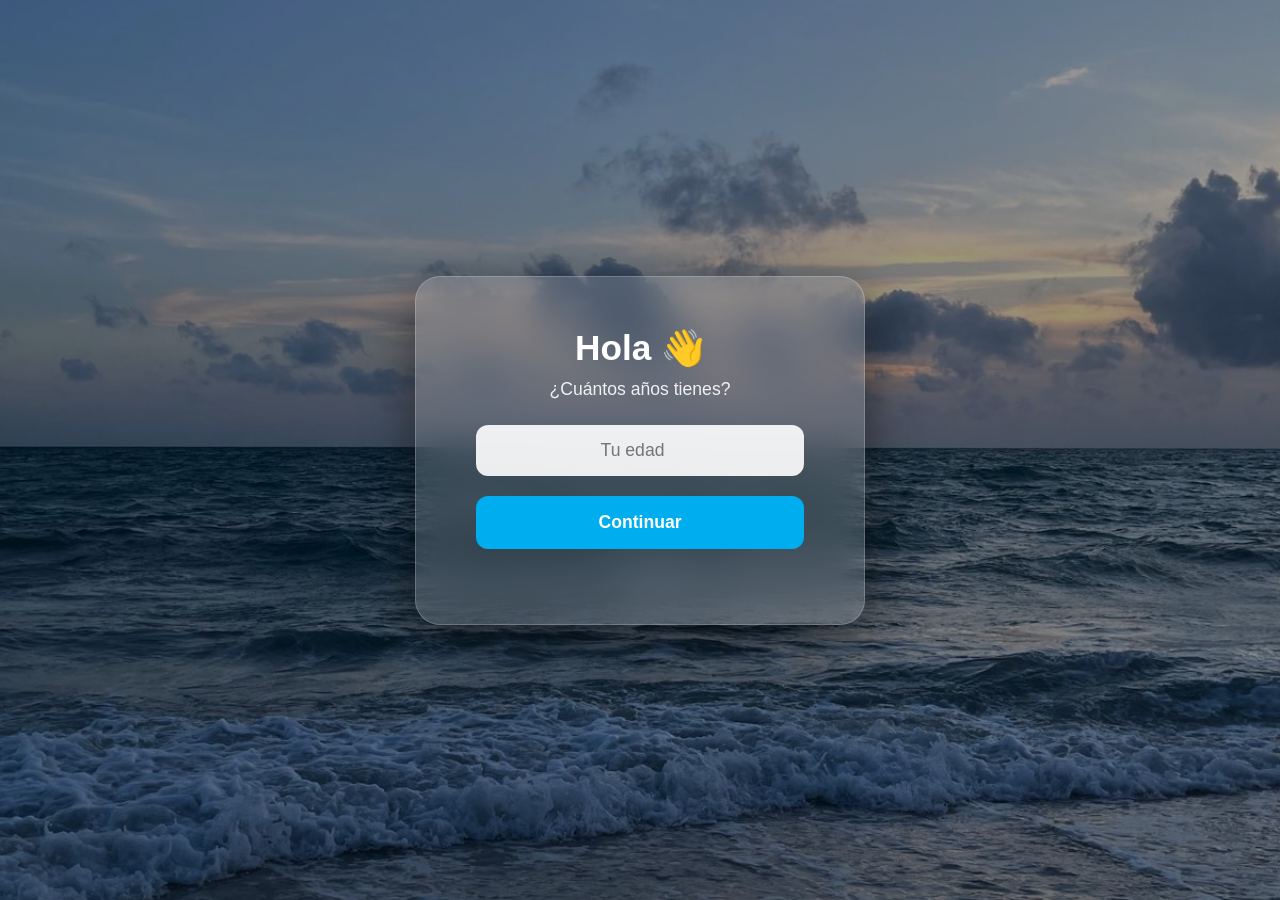
==== commit 5a232e50: "I." ====
--- a/index.html
+++ b/index.html
@@ -5,7 +5,7 @@
   <meta name="viewport" content="width=device-width, initial-scale=1.0">
   <title>Bienestar Roche</title>
   
-  <link rel="stylesheet" href="css/styles.css">
+  <link rel="stylesheet" href="css/inicio.css">
 </head>
 <body>
 
--- a/css/inicio.css
+++ b/css/inicio.css
@@ -0,0 +1,139 @@
+/* RESET GENERAL */
+* {
+  margin: 0;
+  padding: 0;
+  box-sizing: border-box;
+  font-family: 'Poppins', sans-serif;
+}
+
+html, body {
+  height: 100%;
+}
+
+/* FONDO CON CAPA OSCURA E IMAGEN */
+body {
+  background: 
+    linear-gradient(rgba(0, 0, 0, 0.4), rgba(0, 0, 0, 0.4)),
+    url("../assets/images/celeste.png");
+  background-size: cover;
+  background-position: center;
+  background-repeat: no-repeat;
+  background-attachment: fixed;
+}
+
+/* CONTENEDOR DE PANTALLAS */
+.screen {
+  display: none;
+  min-height: 100vh;
+  width: 100%;
+  padding: 20px;
+}
+
+.screen.active {
+  display: flex;
+  justify-content: center;
+  align-items: center;
+  animation: fadeIn 0.6s ease;
+}
+
+@keyframes fadeIn {
+  from { opacity: 0; transform: translateY(20px); }
+  to { opacity: 1; transform: translateY(0); }
+}
+
+/* CAJA DE EDAD (DISEÑO BASE PARA PC) */
+.box {
+  background: rgba(255, 255, 255, 0.15);
+  backdrop-filter: blur(20px);
+  -webkit-backdrop-filter: blur(20px);
+  padding: 50px 60px;
+  border-radius: 25px;
+  text-align: center;
+  width: 100%;
+  max-width: 450px; /* Tamaño máximo en PC */
+  color: white;
+  box-shadow: 0 15px 50px rgba(0, 0, 0, 0.5);
+  border: 1px solid rgba(255, 255, 255, 0.2);
+}
+
+.box h2 {
+  font-size: 2.2rem;
+  margin-bottom: 10px;
+}
+
+.box p {
+  font-size: 1.1rem;
+  margin-bottom: 25px;
+  opacity: 0.9;
+}
+
+/* INPUT */
+.box input {
+  width: 100%;
+  padding: 15px;
+  margin-bottom: 20px;
+  border-radius: 12px;
+  border: none;
+  font-size: 1.1rem;
+  text-align: center;
+  background: rgba(255, 255, 255, 0.9);
+  color: #333;
+  outline: none;
+}
+
+/* BOTÓN */
+.box button {
+  width: 100%;
+  padding: 16px;
+  border: none;
+  border-radius: 12px;
+  background: #00AEEF;
+  color: white;
+  font-weight: 600;
+  font-size: 1.1rem;
+  cursor: pointer;
+  transition: all 0.3s ease;
+}
+
+.box button:hover {
+  background: #0066CC;
+  transform: scale(1.03);
+}
+
+/* =============================================
+   MÓVIL Y TABLETS (Media Queries)
+   ============================================= */
+
+/* Para Tablets (Pantallas menores a 768px) */
+@media (max-width: 768px) {
+  .box {
+    max-width: 380px;
+    padding: 40px 45px;
+  }
+  
+  .box h2 {
+    font-size: 1.8rem;
+  }
+}
+
+/* Para Celulares (Pantallas menores a 480px) */
+@media (max-width: 480px) {
+  .box {
+    max-width: 90%; /* Se adapta al ancho del celular */
+    padding: 30px 25px;
+    border-radius: 20px;
+  }
+
+  .box h2 {
+    font-size: 1.5rem;
+  }
+
+  .box p {
+    font-size: 1rem;
+  }
+
+  .box input, .box button {
+    padding: 12px;
+    font-size: 1rem;
+  }
+}
